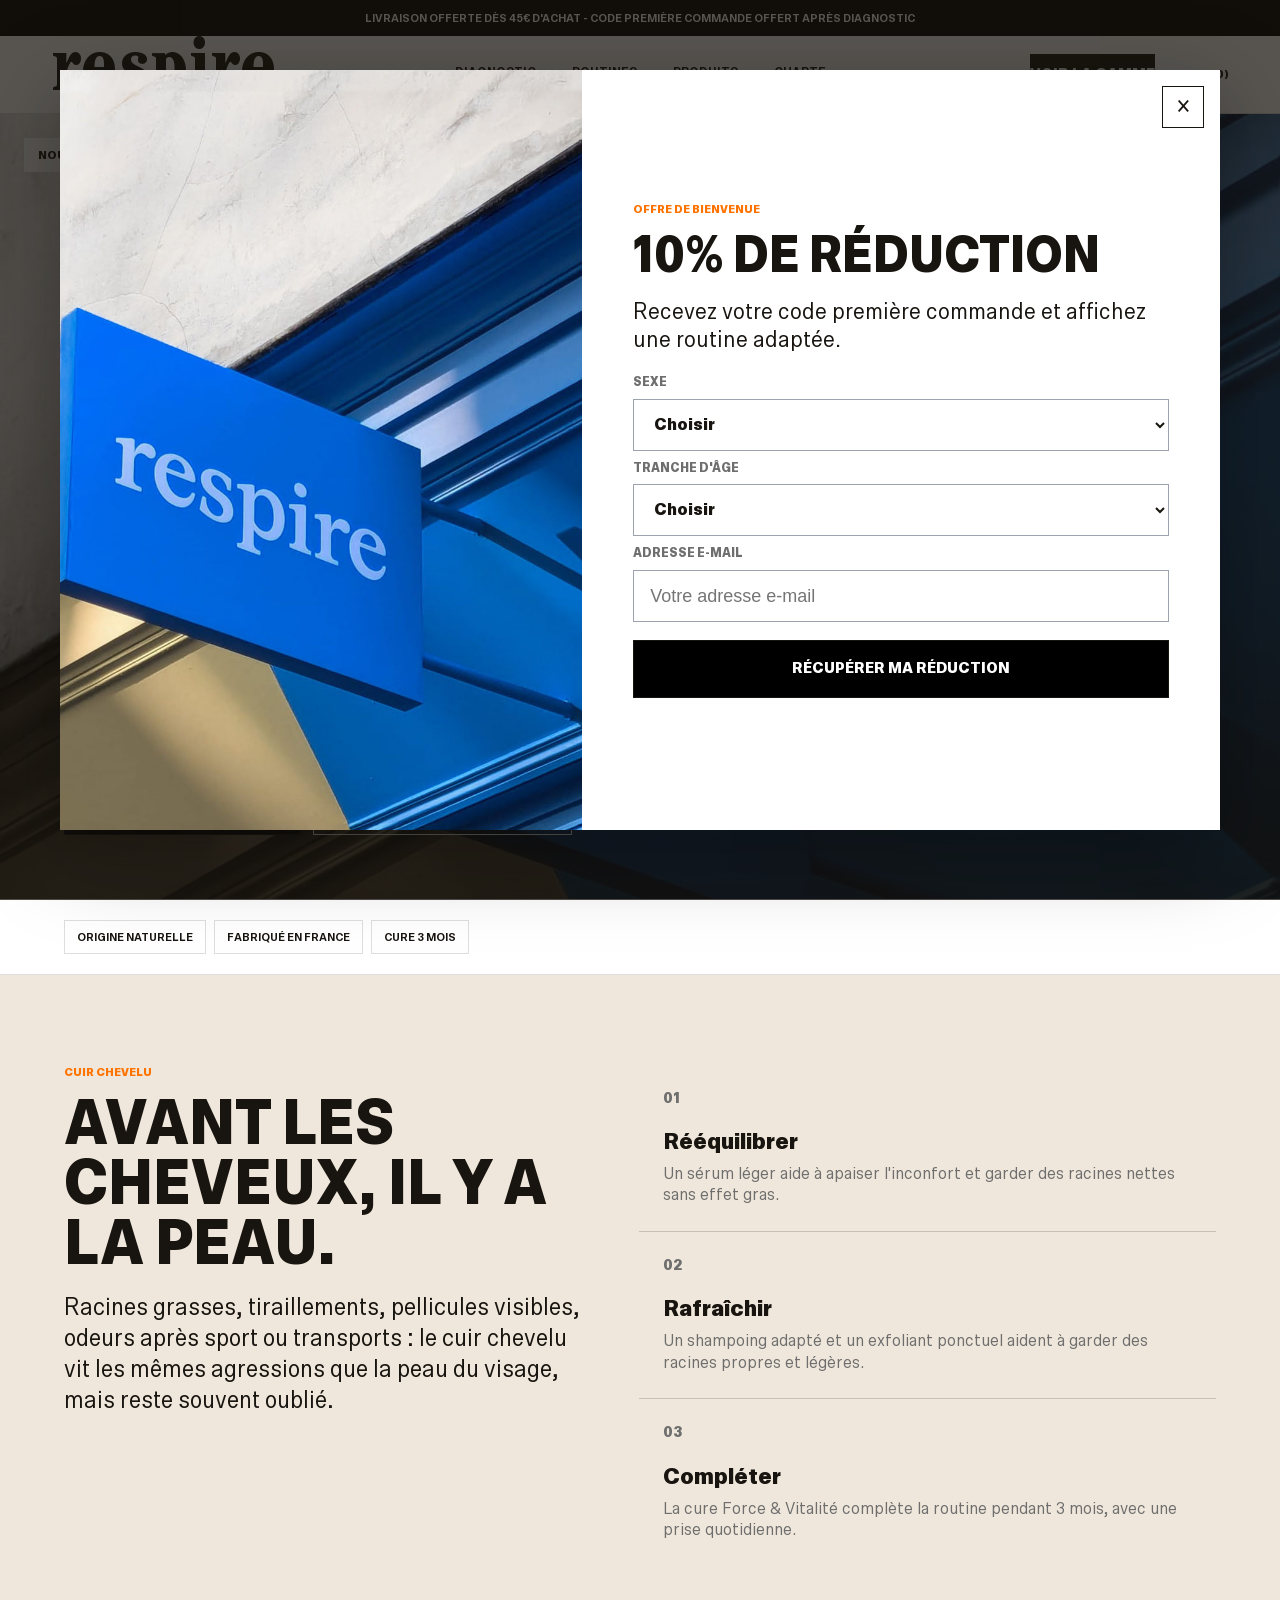
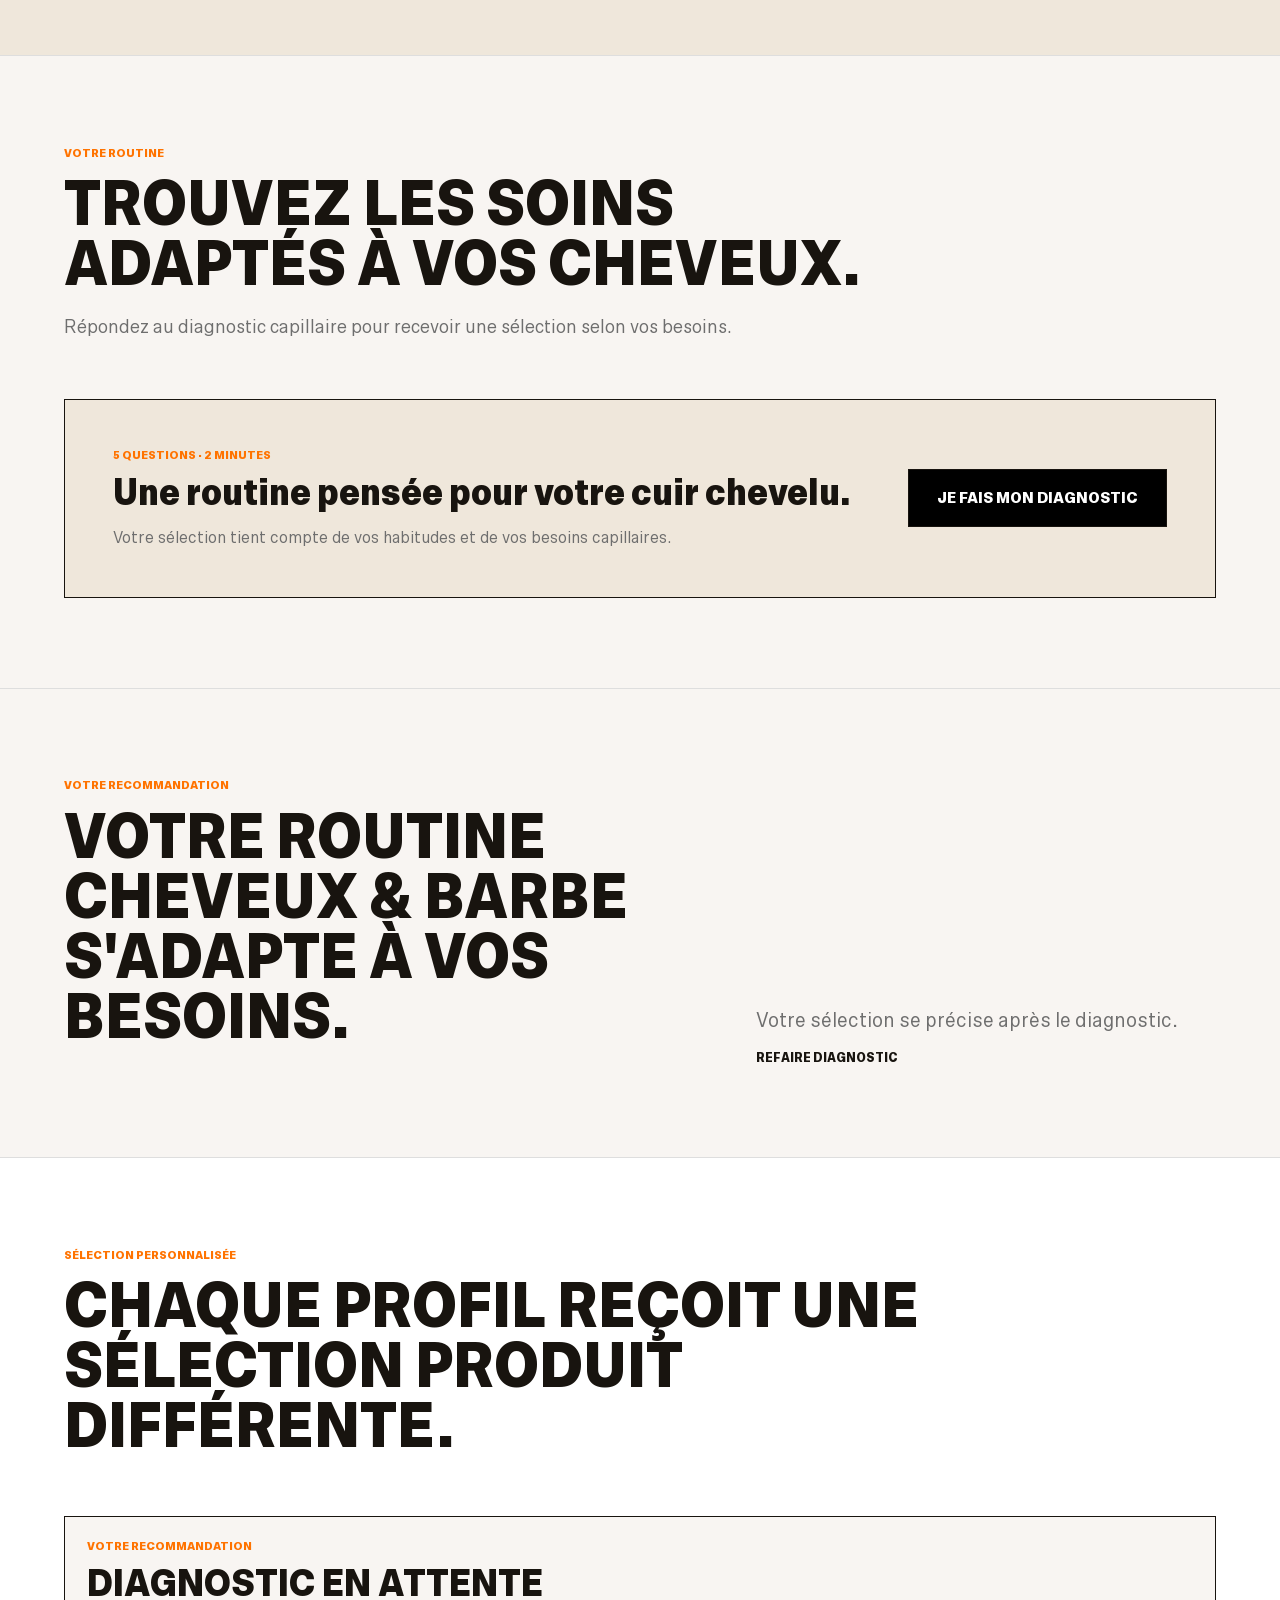
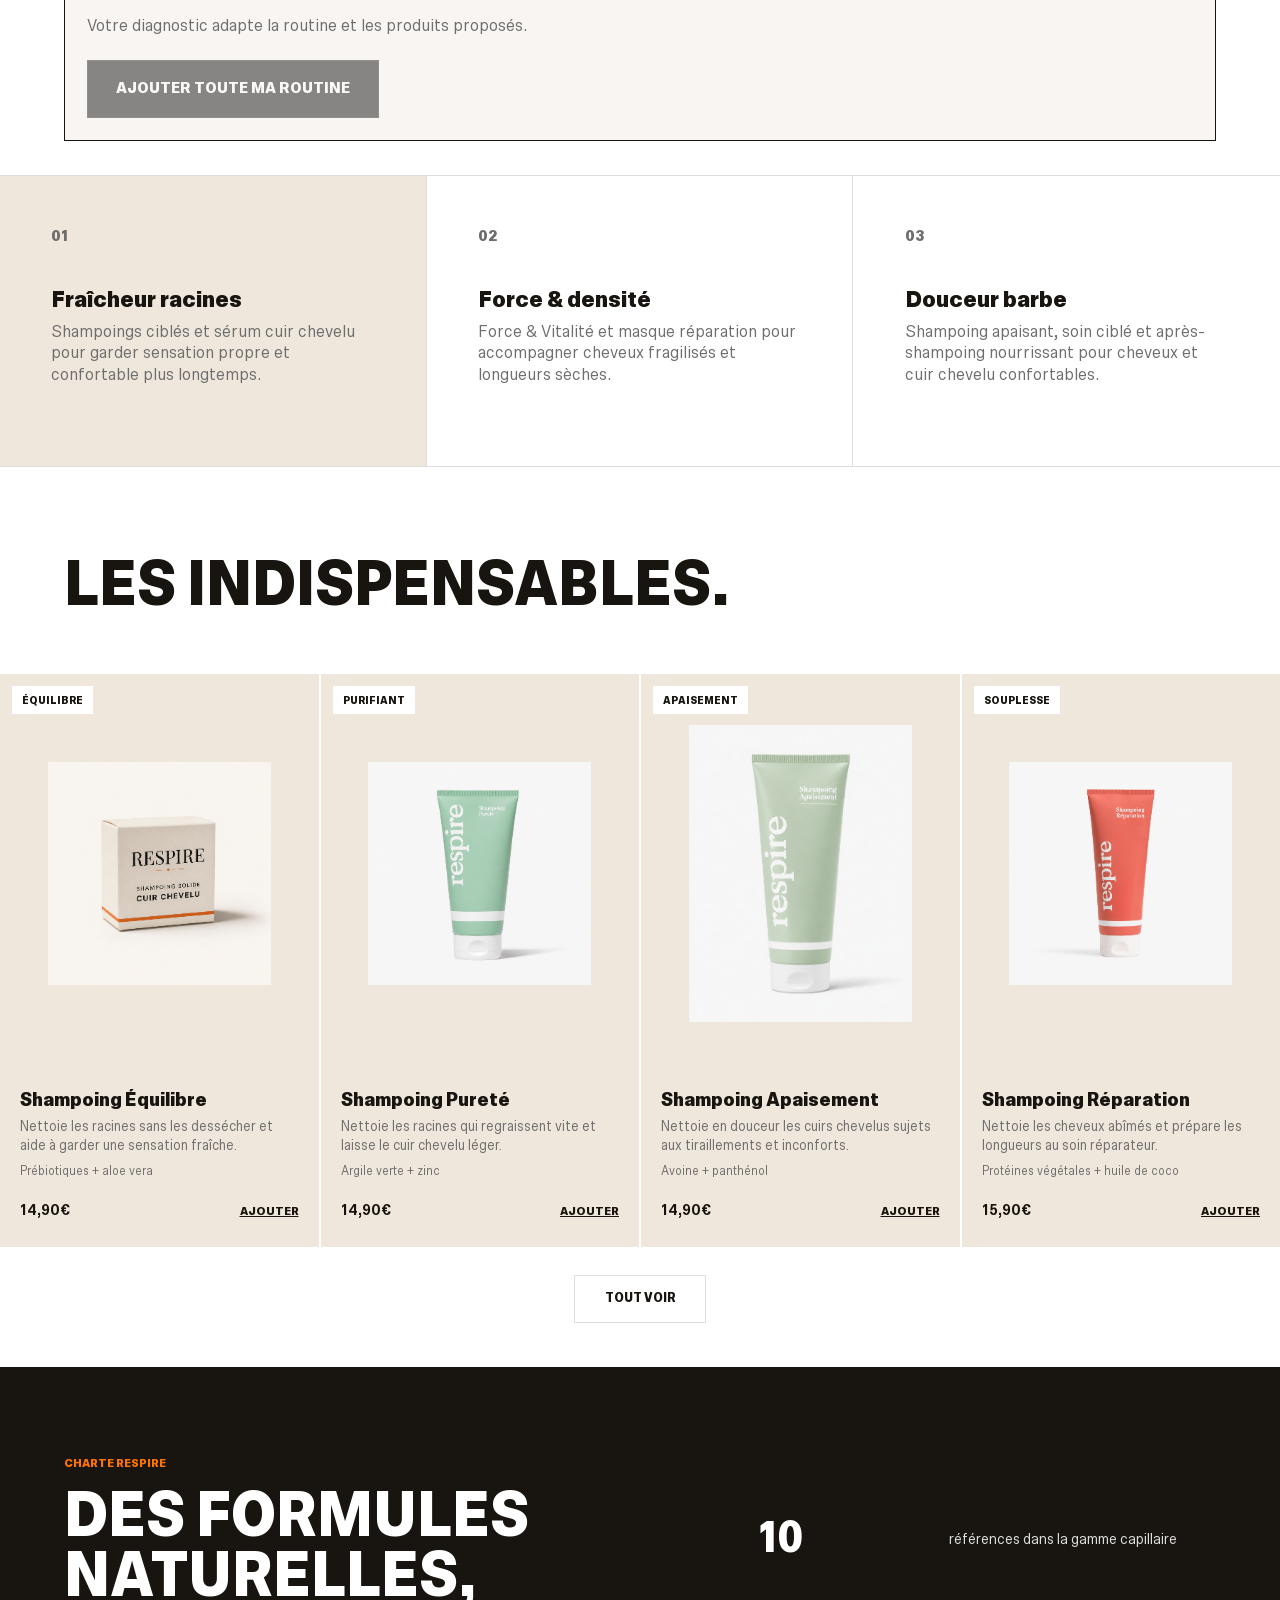
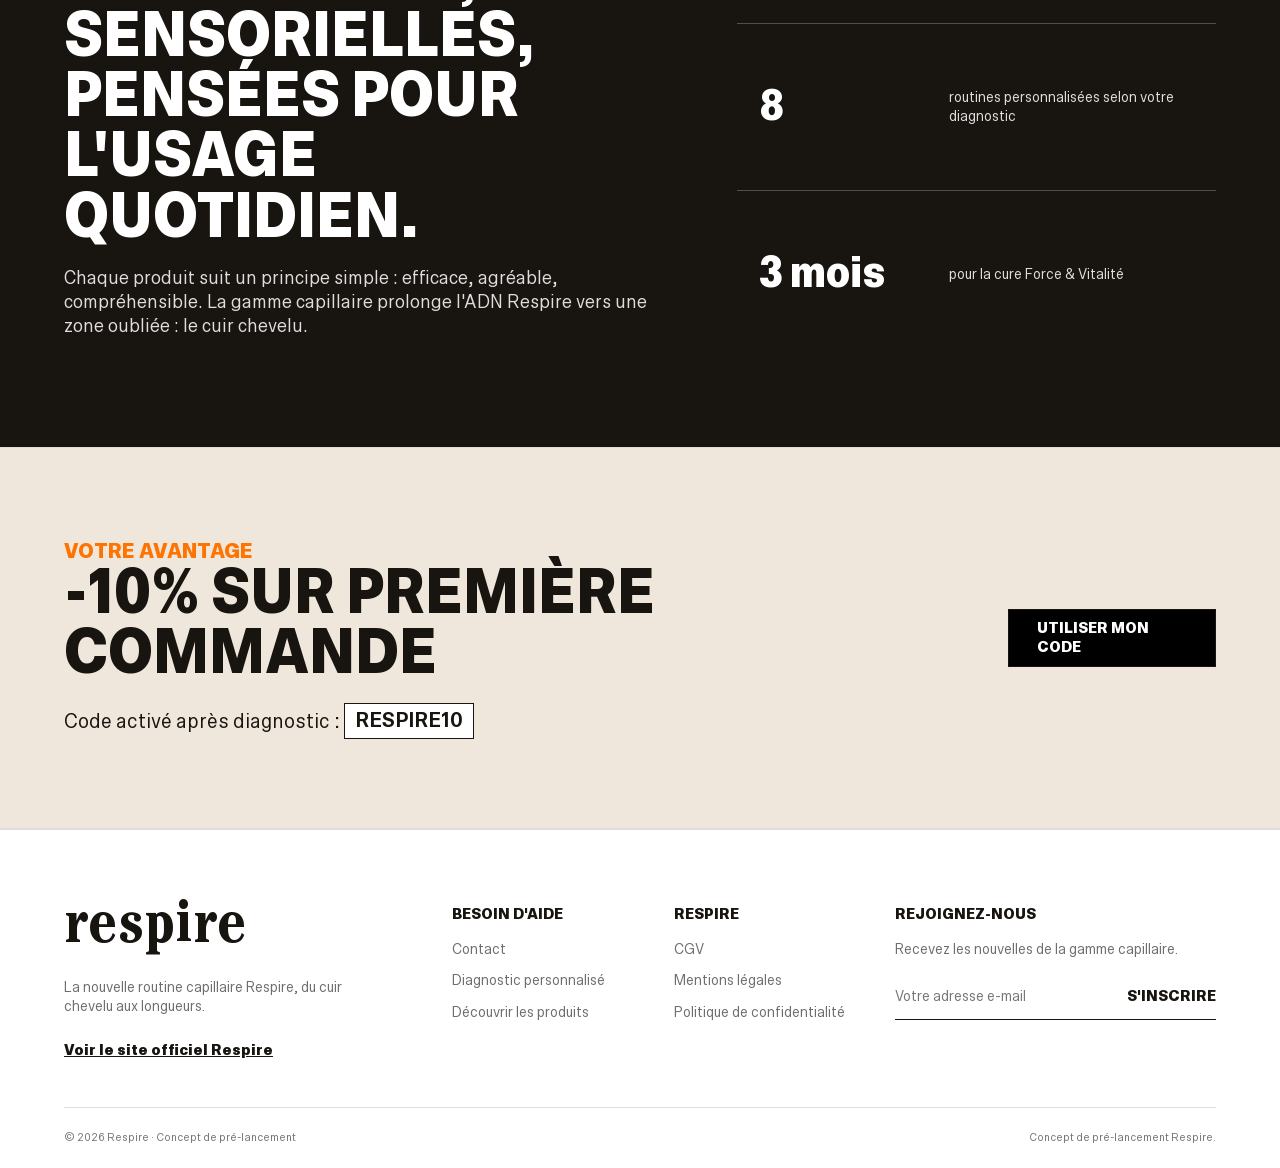
==== index.html @ 79b77344 "Tighten product cards closer to respire.co: floating product shots, no persistent CTA - Product phot" ====
<!doctype html>
<html lang="fr">
  <head>
    <meta charset="utf-8">
    <meta name="viewport" content="width=device-width, initial-scale=1">
    <title>Respire Cheveux & Barbe</title>
    <meta name="description" content="Nouvelle gamme Respire Cheveux & Barbe : routines naturelles pour cheveux, cuir chevelu et barbe.">
    <link rel="icon" href="assets/images/respire-og.png">
    <link rel="stylesheet" href="styles.css?v=20260903-14">
  </head>
  <body>
    <div class="announcement">Livraison offerte dès 45€ d'achat - code première commande offert après diagnostic</div>

    <header class="site-header">
      <a class="brand" href="#top" aria-label="Respire">
        <span>respire</span>
      </a>
      <nav class="main-nav" aria-label="Navigation principale">
        <a href="#diagnostic-capillaire" data-open-diagnostic>Diagnostic</a>
        <a href="#routines">Routines</a>
        <a href="#produits">Produits</a>
        <a href="#preuves">Charte</a>
      </nav>
      <div class="header-actions">
        <a class="header-cta" href="#produits">Voir la gamme</a>
        <a class="cart-link" href="#panier" aria-label="Ouvrir le panier">Panier (<span id="header-cart-count">0</span>)</a>
      </div>
    </header>

    <main id="top">
      <section class="hero" aria-labelledby="hero-title">
        <div class="hero-media">
          <img data-segment-image="hero" src="assets/images/skin-house.jpg" alt="Portrait peau nette Respire">
        </div>
        <span class="hero-badge">Nouvelle gamme</span>
        <div class="hero-overlay">
          <h1 id="hero-title" data-personal="heroTitle">Le cuir chevelu aussi a besoin de respirer.</h1>
          <p class="hero-text" data-personal="heroText">Routine naturelle pour prendre soin du cuir chevelu, des racines, des longueurs et de la barbe, sans compromis sur la sensorialité.</p>
          <div class="hero-actions">
            <a class="button button-dark" href="#produits">Découvrir la gamme</a>
            <a class="button button-ghost" href="#diagnostic-capillaire" data-open-diagnostic>Je fais mon diagnostic</a>
          </div>
        </div>
      </section>

      <div class="hero-proof">
        <span>Origine naturelle</span>
        <span>Fabriqué en France</span>
        <span>Cure 3 mois</span>
      </div>

      <section class="scalp-section" aria-labelledby="scalp-title">
        <div class="scalp-copy">
          <p class="eyebrow">Cuir chevelu</p>
          <h2 id="scalp-title">Avant les cheveux, il y a la peau.</h2>
          <p>Racines grasses, tiraillements, pellicules visibles, odeurs après sport ou transports : le cuir chevelu vit les mêmes agressions que la peau du visage, mais reste souvent oublié.</p>
        </div>
        <div class="scalp-points">
          <article>
            <span>01</span>
            <h3>Rééquilibrer</h3>
            <p>Un sérum léger aide à apaiser l'inconfort et garder des racines nettes sans effet gras.</p>
          </article>
          <article>
            <span>02</span>
            <h3>Rafraîchir</h3>
            <p>Un shampoing adapté et un exfoliant ponctuel aident à garder des racines propres et légères.</p>
          </article>
          <article>
            <span>03</span>
            <h3>Compléter</h3>
            <p>La cure Force & Vitalité complète la routine pendant 3 mois, avec une prise quotidienne.</p>
          </article>
        </div>
      </section>

      <section class="fillout-section" id="diagnostic-capillaire" aria-labelledby="fillout-title">
        <div class="section-heading">
          <p class="eyebrow">Votre routine</p>
          <h2 id="fillout-title">Trouvez les soins adaptés à vos cheveux.</h2>
          <p class="fillout-intro">Répondez au diagnostic capillaire pour recevoir une sélection selon vos besoins.</p>
        </div>
        <div class="diagnostic-launch">
          <div>
            <span class="diagnostic-step">5 questions · 2 minutes</span>
            <strong>Une routine pensée pour votre cuir chevelu.</strong>
            <p>Votre sélection tient compte de vos habitudes et de vos besoins capillaires.</p>
          </div>
          <button class="button button-dark" type="button" data-open-diagnostic>Je fais mon diagnostic</button>
        </div>
      </section>

      <section class="diagnostic-band" id="diagnostic">
        <div>
          <p class="eyebrow">Votre recommandation</p>
          <h2 data-personal="diagnosticTitle">Votre routine cheveux & barbe s'adapte à vos besoins.</h2>
        </div>
        <div class="diagnostic-summary">
          <p data-personal="diagnosticText">Votre sélection se précise après le diagnostic.</p>
          <button class="text-button" id="reset-profile" type="button">Refaire diagnostic</button>
        </div>
      </section>

      <section class="matrix-section" id="matrix">
        <div class="section-heading">
          <p class="eyebrow">Sélection personnalisée</p>
          <h2>Chaque profil reçoit une sélection produit différente.</h2>
        </div>
        <div class="selected-reco" id="selected-reco">
          <span>Votre recommandation</span>
          <strong>Diagnostic en attente</strong>
          <p>Votre diagnostic adapte la routine et les produits proposés.</p>
          <button class="button button-dark routine-add" id="add-routine" type="button" disabled>Ajouter toute ma routine</button>
        </div>
      </section>

      <section class="routine-grid" id="routines" aria-label="Routines personnalisées">
        <article class="routine-card is-active" data-need-card="fresh">
          <span>01</span>
          <h3>Fraîcheur racines</h3>
          <p>Shampoings ciblés et sérum cuir chevelu pour garder sensation propre et confortable plus longtemps.</p>
        </article>
        <article class="routine-card" data-need-card="strong">
          <span>02</span>
          <h3>Force & densité</h3>
          <p>Force & Vitalité et masque réparation pour accompagner cheveux fragilisés et longueurs sèches.</p>
        </article>
        <article class="routine-card" data-need-card="soft">
          <span>03</span>
          <h3>Douceur barbe</h3>
          <p>Shampoing apaisant, soin ciblé et après-shampoing nourrissant pour cheveux et cuir chevelu confortables.</p>
        </article>
      </section>

      <section class="product-section" id="produits">
        <div class="section-heading">
          <h2>Les indispensables.</h2>
        </div>

        <div class="products">
          <article class="product-card" data-product-card="0"><div class="product-image"><a class="product-image-link" data-product-link href="product.html?product=shampoingEquilibre"><img data-product-image src="assets/images/concept-products/shampoing-solide-cuir-chevelu.png" alt="Shampoing solide Respire Équilibre"><img class="product-image-hover" data-product-hover-image src="assets/images/product-lifestyle/hydratation.png" alt=""></a><span class="badge" data-product-badge>Équilibre</span><button class="product-hover-cta" type="button" data-track="add">Ajouter</button></div><div class="product-info"><h3 data-product-title>Shampoing Équilibre</h3><p data-product-desc>Nettoie les racines sans les dessécher et aide à garder une sensation fraîche.</p><p class="product-meta" data-product-meta>Prébiotiques + aloe vera</p><div class="price-row"><strong data-product-price>14,90€</strong><button type="button" data-track="add">Ajouter</button></div></div></article>
          <article class="product-card" data-product-card="1"><div class="product-image"><a class="product-image-link" data-product-link href="product.html?product=shampoingPurete"><img data-product-image src="assets/images/concept-products/shampoing-purete.png" alt="Shampoing Respire Pureté vert"><img class="product-image-hover" data-product-hover-image src="assets/images/product-lifestyle/cuir-chevelu.png" alt=""></a><span class="badge" data-product-badge>Purifiant</span><button class="product-hover-cta" type="button" data-track="add">Ajouter</button></div><div class="product-info"><h3 data-product-title>Shampoing Pureté</h3><p data-product-desc>Nettoie les racines qui regraissent vite et laisse le cuir chevelu léger.</p><p class="product-meta" data-product-meta>Argile verte + zinc</p><div class="price-row"><strong data-product-price>14,90€</strong><button type="button" data-track="add">Ajouter</button></div></div></article>
          <article class="product-card" data-product-card="2"><div class="product-image"><a class="product-image-link" data-product-link href="product.html?product=shampoingApaisement"><img data-product-image src="assets/images/concept-products/shampoing-apaisement.png" alt="Shampoing Respire Apaisement vert"><img class="product-image-hover" data-product-hover-image src="assets/images/product-lifestyle/cuir-chevelu.png" alt=""></a><span class="badge" data-product-badge>Apaisement</span><button class="product-hover-cta" type="button" data-track="add">Ajouter</button></div><div class="product-info"><h3 data-product-title>Shampoing Apaisement</h3><p data-product-desc>Nettoie en douceur les cuirs chevelus sujets aux tiraillements et inconforts.</p><p class="product-meta" data-product-meta>Avoine + panthénol</p><div class="price-row"><strong data-product-price>14,90€</strong><button type="button" data-track="add">Ajouter</button></div></div></article>
          <article class="product-card" data-product-card="3"><div class="product-image"><a class="product-image-link" data-product-link href="product.html?product=shampoingReparation"><img data-product-image src="assets/images/concept-products/shampoing-reparation.png" alt="Shampoing Respire Réparation rouge"><img class="product-image-hover" data-product-hover-image src="assets/images/product-lifestyle/reparation.png" alt=""></a><span class="badge" data-product-badge>Souplesse</span><button class="product-hover-cta" type="button" data-track="add">Ajouter</button></div><div class="product-info"><h3 data-product-title>Shampoing Réparation</h3><p data-product-desc>Nettoie les cheveux abîmés et prépare les longueurs au soin réparateur.</p><p class="product-meta" data-product-meta>Protéines végétales + huile de coco</p><div class="price-row"><strong data-product-price>15,90€</strong><button type="button" data-track="add">Ajouter</button></div></div></article>
        </div>
        <details class="all-products">
          <summary>Tout voir</summary>
          <div class="catalog-links" id="catalog-links" aria-label="Les 10 fiches produit"></div>
        </details>
      </section>

      <section class="proof-section" id="preuves">
        <div class="proof-copy">
          <p class="eyebrow">Charte Respire</p>
          <h2>Des formules naturelles, sensorielles, pensées pour l'usage quotidien.</h2>
          <p>Chaque produit suit un principe simple : efficace, agréable, compréhensible. La gamme capillaire prolonge l'ADN Respire vers une zone oubliée : le cuir chevelu.</p>
        </div>
        <div class="proof-list">
          <div><strong>10</strong><span>références dans la gamme capillaire</span></div>
          <div><strong>8</strong><span>routines personnalisées selon votre diagnostic</span></div>
          <div><strong>3 mois</strong><span>pour la cure Force &amp; Vitalité</span></div>
        </div>
      </section>

      <section class="offer-section">
        <div>
          <p class="eyebrow">Votre avantage</p>
          <h2>-10% sur première commande</h2>
          <p>Code activé après diagnostic : <strong id="inline-code">RESPIRE10</strong></p>
        </div>
        <a class="button button-dark" href="#produits">Utiliser mon code</a>
      </section>
    </main>

    <footer class="site-footer" id="footer">
      <div class="footer-brand">
        <a class="brand" href="#top" aria-label="Retour en haut">respire</a>
        <p>La nouvelle routine capillaire Respire, du cuir chevelu aux longueurs.</p>
        <a class="footer-official" href="https://respire.co/" target="_blank" rel="noreferrer">Voir le site officiel Respire</a>
      </div>
      <div class="footer-column">
        <h3>Besoin d'aide</h3>
        <a href="mailto:hello@respire.co">Contact</a>
        <a href="#diagnostic">Diagnostic personnalisé</a>
        <a href="#produits">Découvrir les produits</a>
      </div>
      <div class="footer-column">
        <h3>Respire</h3>
        <a href="https://respire.co/pages/cgv" target="_blank" rel="noreferrer">CGV</a>
        <a href="https://respire.co/" target="_blank" rel="noreferrer">Mentions légales</a>
        <a href="https://respire.co/" target="_blank" rel="noreferrer">Politique de confidentialité</a>
      </div>
      <div class="footer-newsletter">
        <h3>Rejoignez-nous</h3>
        <p>Recevez les nouvelles de la gamme capillaire.</p>
        <form id="newsletter-form">
          <label class="sr-only" for="newsletter-email">Votre adresse e-mail</label>
          <input id="newsletter-email" name="email" type="email" placeholder="Votre adresse e-mail" required>
          <button type="submit">S'inscrire</button>
        </form>
        <p class="newsletter-status" id="newsletter-status" role="status" aria-live="polite"></p>
      </div>
      <div class="footer-bottom">
        <span>© 2026 Respire · Concept de pré-lancement</span>
        <span>Concept de pré-lancement Respire.</span>
      </div>
    </footer>

    <aside class="cart-panel" id="panier" aria-labelledby="cart-title" aria-hidden="true">
      <button class="cart-backdrop" type="button" aria-label="Fermer le panier"></button>
      <div class="cart-sheet">
        <div class="cart-heading"><div><p class="eyebrow">Votre sélection</p><h2 id="cart-title">Panier</h2></div><button class="cart-close" id="cart-close" type="button" title="Fermer le panier" aria-label="Fermer le panier">×</button></div>
        <div class="cart-count"><strong><span id="cart-count">0</span> article(s)</strong></div>
        <div id="cart-items"><p>Votre panier est vide.</p></div>
        <div class="cart-total"><span>Total indicatif</span><strong id="cart-total">0,00€</strong></div>
        <p class="cart-note">Pré-lancement : panier de démonstration, paiement non connecté.</p>
      </div>
    </aside>

    <div class="diagnostic-modal" id="diagnostic-modal" aria-hidden="true">
      <button class="diagnostic-backdrop" type="button" aria-label="Fermer le diagnostic"></button>
      <section class="diagnostic-dialog" role="dialog" aria-modal="true" aria-labelledby="diagnostic-modal-title">
        <div class="diagnostic-dialog-head">
          <div>
            <p class="eyebrow">Diagnostic capillaire</p>
            <h2 id="diagnostic-modal-title">Trouvez votre routine.</h2>
          </div>
          <button class="diagnostic-close" id="diagnostic-close" type="button" title="Fermer le diagnostic" aria-label="Fermer le diagnostic">×</button>
        </div>
        <div class="diagnostic-frame">
          <iframe src="https://brkqevpp4d.zite.so/" title="Diagnostic capillaire Respire"></iframe>
        </div>
      </section>
    </div>

    <div class="profile-gate" id="profile-gate" role="dialog" aria-modal="true" aria-labelledby="gate-title">
      <div class="gate-panel">
        <button class="gate-close" id="gate-close" type="button" title="Fermer" aria-label="Fermer">×</button>
        <div class="gate-image">
          <img data-segment-image="gate" src="assets/images/skin-house.jpg" alt="Portrait Respire">
        </div>
        <form class="gate-form" id="profile-form">
          <p class="eyebrow">Offre de bienvenue</p>
          <h2 id="gate-title">10% DE RÉDUCTION</h2>
          <p>Recevez votre code première commande et affichez une routine adaptée.</p>

          <label>
            Sexe
            <select name="gender" required>
              <option value="">Choisir</option>
              <option value="femme">Femme</option>
              <option value="homme">Homme</option>
            </select>
          </label>

          <label>
            Tranche d'âge
            <select name="age" required>
              <option value="">Choisir</option>
              <option value="18-24">18-24 ans</option>
              <option value="25-34">25-34 ans</option>
              <option value="35-44">35-44 ans</option>
              <option value="45+">45 ans et plus</option>
            </select>
          </label>

          <label>
            Adresse e-mail
            <input name="email" type="email" autocomplete="email" placeholder="Votre adresse e-mail" required>
          </label>

          <button class="button button-dark gate-submit" type="submit">RÉCUPÉRER MA RÉDUCTION</button>
          <div class="coupon" id="coupon" hidden>
            <span>Votre code</span>
            <strong>RESPIRE10</strong>
          </div>
        </form>
      </div>
    </div>

    <div class="toast" id="toast" role="status" aria-live="polite" hidden></div>

    <script src="script.js?v=20260903-10"></script>
  </body>
</html>
---- styles.css ----
@font-face {
  font-family: "Scto Grotesk";
  src: url("assets/fonts/scto-grotesk-regular.woff2") format("woff2");
  font-weight: 400;
}

@font-face {
  font-family: "Scto Grotesk";
  src: url("assets/fonts/scto-grotesk-bold.woff2") format("woff2");
  font-weight: 700;
}

@font-face {
  font-family: "Scto Grotesk";
  src: url("assets/fonts/scto-grotesk-black.woff2") format("woff2");
  font-weight: 900;
}

@font-face {
  font-family: "Cheltenham Respire";
  src: url("assets/fonts/cheltenham-bold-cond.woff2") format("woff2");
  font-weight: 700;
}

:root {
  --ink: #18140f;
  --muted: #6e6e6e;
  --line: #dedede;
  --paper: #ffffff;
  --soft: #f8f5f2;
  --cream: #efe7db;
  --accent: #ff7300;
  --max: 1440px;
}

* {
  box-sizing: border-box;
}

html {
  scroll-behavior: smooth;
}

body {
  margin: 0;
  background: var(--paper);
  color: var(--ink);
  font-family: "Scto Grotesk", Arial, sans-serif;
  font-size: 16px;
  line-height: 1.2;
}

body.is-locked {
  overflow: hidden;
}

body.cart-open {
  overflow: hidden;
}

body.diagnostic-open {
  overflow: hidden;
}

img {
  display: block;
  width: 100%;
  height: 100%;
  object-fit: cover;
}

a {
  color: inherit;
  text-decoration: none;
}

button,
select {
  font: inherit;
}

.announcement {
  background: #000;
  color: #fff;
  min-height: 36px;
  display: flex;
  align-items: center;
  justify-content: center;
  padding: 8px 16px;
  font-size: 12px;
  font-weight: 700;
  text-align: center;
  text-transform: uppercase;
}

.site-header {
  position: sticky;
  top: 0;
  z-index: 20;
  display: grid;
  grid-template-columns: 1fr auto 1fr;
  align-items: center;
  gap: 24px;
  min-height: 78px;
  padding: 0 clamp(18px, 4vw, 56px);
  background: rgba(255, 255, 255, 0.94);
  border-bottom: 1px solid var(--line);
  backdrop-filter: blur(14px);
}

.brand {
  font-family: "Cheltenham Respire", Georgia, serif;
  font-size: clamp(42px, 6vw, 76px);
  letter-spacing: 0;
  line-height: 0.8;
}

.main-nav {
  display: flex;
  align-items: center;
  justify-content: center;
  gap: clamp(16px, 3vw, 36px);
  font-size: 13px;
  font-weight: 700;
  text-transform: uppercase;
}

.main-nav a {
  padding: 8px 0;
  border-bottom: 1px solid transparent;
}

.main-nav a:hover {
  border-color: currentColor;
}

.header-cta {
  min-width: 92px;
  min-height: 42px;
  display: inline-flex;
  align-items: center;
  justify-content: center;
  background: var(--ink);
  color: #fff;
  font-weight: 900;
  text-transform: uppercase;
}

.header-actions {
  justify-self: end;
  display: flex;
  align-items: center;
  gap: 10px;
}

.profile-chip,
.text-button {
  border: 0;
  background: transparent;
  color: var(--ink);
  cursor: pointer;
  font-weight: 900;
  text-transform: uppercase;
}

.profile-chip {
  min-height: 42px;
  padding: 0 12px;
  border: 1px solid var(--line);
  font-size: 12px;
}

.profile-chip:hover,
.text-button:hover {
  color: var(--accent);
}

.hero {
  position: relative;
  min-height: max(560px, calc(100vh - 114px));
  overflow: hidden;
  border-bottom: 1px solid var(--line);
}

.hero::after {
  content: "";
  position: absolute;
  inset: 0;
  background: linear-gradient(0deg, rgba(0, 0, 0, 0.65) 0%, rgba(0, 0, 0, 0.15) 40%, rgba(0, 0, 0, 0) 65%);
  pointer-events: none;
}

.hero-badge {
  position: absolute;
  top: 24px;
  left: 24px;
  z-index: 2;
  display: inline-flex;
  align-items: center;
  min-height: 34px;
  padding: 0 14px;
  background: #fff;
  color: var(--ink);
  font-size: 12px;
  font-weight: 900;
  text-transform: uppercase;
  white-space: nowrap;
}

.hero-overlay {
  position: absolute;
  left: 0;
  right: 0;
  bottom: 0;
  z-index: 2;
  padding: clamp(28px, 6vw, 64px) clamp(20px, 5vw, 72px);
  color: #fff;
}

.hero-overlay h1 {
  max-width: 640px;
  margin-bottom: 14px;
  font-size: clamp(28px, 3.8vw, 60px);
  line-height: 0.98;
}

.hero-overlay .hero-text {
  max-width: 520px;
  margin-bottom: 20px;
  font-size: clamp(15px, 1.4vw, 19px);
}

.hero-overlay .hero-actions {
  margin-bottom: 0;
}

.eyebrow {
  margin: 0 0 16px;
  color: var(--accent);
  font-size: 12px;
  font-weight: 900;
  letter-spacing: 0;
  text-transform: uppercase;
}

h1,
h2,
h3,
p {
  margin-top: 0;
}

h1 {
  max-width: 760px;
  margin-bottom: 28px;
  font-size: clamp(54px, 6.4vw, 96px);
  line-height: 0.86;
  font-weight: 900;
  letter-spacing: 0;
  text-transform: uppercase;
}

h2 {
  margin-bottom: 18px;
  font-size: clamp(34px, 5vw, 72px);
  line-height: 0.94;
  font-weight: 900;
  letter-spacing: 0;
  text-transform: uppercase;
}

h3 {
  margin-bottom: 10px;
  font-size: 24px;
  line-height: 1;
  font-weight: 900;
  letter-spacing: 0;
}

.hero-overlay h1 {
  color: #fff;
}

.hero-text {
  max-width: 620px;
  margin-bottom: 32px;
  font-size: clamp(20px, 2.4vw, 32px);
  color: var(--ink);
}

.hero-overlay .hero-text {
  color: #fff;
}

.hero-actions {
  display: flex;
  flex-wrap: wrap;
  gap: 12px;
  margin-bottom: 32px;
}

.button {
  min-height: 58px;
  display: inline-flex;
  align-items: center;
  justify-content: center;
  padding: 0 28px;
  border: 1px solid var(--ink);
  cursor: pointer;
  font-weight: 900;
  text-transform: uppercase;
  letter-spacing: 0;
}

.button-dark {
  background: #000;
  color: #fff;
}

.button-light {
  background: #fff;
  color: var(--ink);
}

.button-ghost {
  background: transparent;
  border-color: #fff;
  color: #fff;
}

.button-ghost:hover {
  background: #fff;
  color: var(--ink);
}

.hero-proof {
  display: flex;
  flex-wrap: wrap;
  gap: 8px;
  max-width: var(--max);
  margin: 0 auto;
  padding: 20px clamp(20px, 5vw, 72px);
  border-bottom: 1px solid var(--line);
}

.variant-note {
  margin-bottom: 16px;
  color: var(--muted);
  font-size: 12px;
  font-weight: 900;
  text-transform: uppercase;
}

.hero-proof span {
  min-height: 34px;
  display: inline-flex;
  align-items: center;
  border: 1px solid var(--line);
  padding: 0 12px;
  font-size: 12px;
  font-weight: 700;
  text-transform: uppercase;
}

.hero-media {
  position: absolute;
  inset: 0;
  min-height: 100%;
  background: var(--cream);
}

.hero-media img {
  width: 100%;
  height: 100%;
  object-fit: cover;
}

.diagnostic-band,
.scalp-section,
.proof-section,
.offer-section {
  max-width: var(--max);
  margin: 0 auto;
  padding: clamp(42px, 7vw, 92px) clamp(20px, 5vw, 72px);
  border-bottom: 1px solid var(--line);
}

.scalp-section {
  display: grid;
  grid-template-columns: minmax(0, 0.9fr) minmax(320px, 1fr);
  gap: 56px;
  background: var(--cream);
}

.scalp-copy p:last-child {
  max-width: 660px;
  margin-bottom: 0;
  font-size: clamp(20px, 2vw, 28px);
}

.scalp-points {
  display: grid;
  gap: 1px;
  background: rgba(24, 20, 15, 0.18);
}

.scalp-points article {
  min-height: 154px;
  padding: 24px;
  background: var(--cream);
}

.scalp-points span {
  display: block;
  margin-bottom: 22px;
  color: var(--muted);
  font-weight: 900;
}

.scalp-points p {
  margin-bottom: 0;
  color: var(--muted);
  font-size: 18px;
}

.diagnostic-band {
  display: grid;
  grid-template-columns: minmax(0, 1fr) minmax(280px, 460px);
  gap: 48px;
  background: var(--soft);
}

.diagnostic-summary {
  align-self: end;
}

.diagnostic-summary p {
  margin-bottom: 0;
  color: var(--muted);
  font-size: 22px;
}

.text-button {
  margin-top: 18px;
  padding: 0;
  font-size: 13px;
}

.routine-grid,
.products {
  max-width: var(--max);
  margin: 0 auto;
  display: grid;
  grid-template-columns: repeat(3, minmax(0, 1fr));
  border-bottom: 1px solid var(--line);
}

.routine-card {
  min-height: 290px;
  padding: clamp(24px, 4vw, 52px);
  border-right: 1px solid var(--line);
  background: var(--paper);
}

.routine-card:last-child {
  border-right: 0;
}

.routine-card.is-active {
  background: var(--cream);
}

.routine-card span {
  display: block;
  margin-bottom: 42px;
  color: var(--muted);
  font-weight: 900;
}

.routine-card p {
  margin-bottom: 0;
  color: var(--muted);
  font-size: 18px;
}

.product-section {
  max-width: var(--max);
  margin: 0 auto;
  padding-top: clamp(42px, 7vw, 92px);
}

.matrix-section {
  max-width: var(--max);
  margin: 0 auto;
  padding-top: clamp(42px, 7vw, 92px);
  border-bottom: 1px solid var(--line);
  background: #fff;
}

.section-heading {
  padding: 0 clamp(20px, 5vw, 72px) 40px;
}

.section-heading h2 {
  max-width: 900px;
}

.selected-reco {
  margin: 0 clamp(20px, 5vw, 72px) 34px;
  padding: 22px;
  border: 1px solid var(--ink);
  background: var(--soft);
}

.selected-reco span {
  display: block;
  margin-bottom: 8px;
  color: var(--accent);
  font-size: 12px;
  font-weight: 900;
  text-transform: uppercase;
}

.selected-reco strong {
  display: block;
  margin-bottom: 8px;
  font-size: clamp(24px, 3vw, 42px);
  font-weight: 900;
  text-transform: uppercase;
}

.selected-reco p {
  max-width: 980px;
  margin-bottom: 0;
  color: var(--muted);
  font-size: 18px;
}

.routine-add {
  margin-top: 22px;
}

.routine-add:disabled {
  opacity: 0.45;
  cursor: not-allowed;
}

.matrix-wrap {
  overflow: hidden;
}

.logic-details {
  margin: 0 clamp(20px, 5vw, 72px) 42px;
  border-top: 1px solid var(--line);
}

.logic-details summary {
  padding: 18px 0;
  cursor: pointer;
  font-size: 13px;
  font-weight: 900;
  text-transform: uppercase;
}

.logic-details .matrix-wrap {
  display: grid;
  grid-template-columns: repeat(4, minmax(0, 1fr));
  gap: 1px;
  border: 0;
  background: var(--line);
}

.segment-card {
  min-height: 150px;
  padding: 18px;
  background: var(--soft);
}

.segment-card > span {
  display: block;
  margin-bottom: 14px;
  color: var(--accent);
  font-size: 11px;
  font-weight: 900;
  text-transform: uppercase;
}

.segment-card strong {
  display: block;
  margin-bottom: 10px;
  font-size: 18px;
  line-height: 1;
}

.segment-card p {
  margin: 0;
  color: var(--muted);
  font-size: 13px;
  line-height: 1.3;
}

.products {
  grid-template-columns: repeat(4, minmax(0, 1fr));
  gap: 2px;
  border-bottom: 0;
}

.catalog-links {
  display: grid;
  grid-template-columns: repeat(5, minmax(0, 1fr));
  border-top: 1px solid var(--line);
}

.all-products {
  margin: 28px auto 44px;
  text-align: center;
}

.all-products summary {
  width: max-content;
  min-width: 132px;
  min-height: 48px;
  display: inline-flex;
  align-items: center;
  justify-content: center;
  padding: 0 22px;
  border: 1px solid var(--line);
  cursor: pointer;
  font-size: 13px;
  font-weight: 900;
  text-transform: uppercase;
  list-style: none;
}

.all-products summary::-webkit-details-marker {
  display: none;
}

.all-products summary:hover {
  border-color: var(--ink);
  background: var(--soft);
}

.all-products[open] summary {
  margin-bottom: 18px;
  background: var(--ink);
  color: #fff;
}

.catalog-links a {
  min-height: 74px;
  display: flex;
  flex-direction: column;
  justify-content: space-between;
  gap: 8px;
  padding: 14px 18px;
  border-right: 1px solid var(--line);
  border-bottom: 1px solid var(--line);
  font-size: 13px;
  font-weight: 900;
}

.catalog-links a:nth-child(5n) {
  border-right: 0;
}

.catalog-links a:hover {
  background: var(--cream);
}

.catalog-links span {
  color: var(--muted);
  font-size: 11px;
  font-weight: 700;
  text-transform: uppercase;
}

.product-card {
  background: var(--cream);
}

.product-image {
  position: relative;
  aspect-ratio: 4 / 5;
  background: var(--cream);
  overflow: hidden;
}

.product-image-link {
  position: absolute;
  inset: 0;
  display: block;
}

.product-image-link img {
  position: absolute;
  inset: 0;
  width: 100%;
  height: 100%;
  padding: 15%;
  object-fit: contain;
  transition: opacity 0.35s ease;
}

.product-image-hover {
  padding: 0;
  object-fit: cover !important;
  opacity: 0;
}

.product-image:hover img[data-product-image] {
  opacity: 0;
}

.product-image:hover .product-image-hover {
  opacity: 1;
}

.product-hover-cta {
  position: absolute;
  top: 50%;
  left: 50%;
  z-index: 2;
  transform: translate(-50%, -50%);
  min-height: 44px;
  display: inline-flex;
  align-items: center;
  padding: 0 22px;
  border: 0;
  background: var(--ink);
  color: #fff;
  cursor: pointer;
  font-size: 12px;
  font-weight: 900;
  text-transform: uppercase;
  opacity: 0;
  transition: opacity 0.25s ease;
  pointer-events: none;
}

.product-image:hover .product-hover-cta {
  opacity: 1;
  pointer-events: auto;
}

.badge {
  position: absolute;
  top: 12px;
  left: 12px;
  z-index: 2;
  min-height: 28px;
  display: inline-flex;
  align-items: center;
  padding: 0 10px;
  background: #fff;
  color: var(--ink);
  font-size: 11px;
  font-weight: 900;
  text-transform: uppercase;
}

.product-info {
  min-height: 170px;
  display: flex;
  flex-direction: column;
  padding: 18px 20px 20px;
}

.stars {
  display: none;
}

.product-info h3 {
  margin-bottom: 7px;
  font-size: 20px;
  line-height: 1.05;
}

.product-info p[data-product-desc] {
  margin-bottom: 8px;
  font-size: 15px;
  line-height: 1.25;
}

.product-info p:not(.stars) {
  color: var(--muted);
}

.product-meta {
  margin-bottom: 14px;
  font-size: 13px;
  line-height: 1.3;
  font-weight: 400;
  text-transform: none;
}

.price-row {
  margin-top: auto;
  display: flex;
  align-items: center;
  justify-content: space-between;
  gap: 10px;
}

.price-row button {
  min-height: 32px;
  padding: 0;
  border: 0;
  background: transparent;
  color: var(--ink);
  cursor: pointer;
  font-size: 12px;
  font-weight: 900;
  text-decoration: underline;
  text-transform: uppercase;
}

@media (hover: none) {
  .product-hover-cta {
    opacity: 1;
    pointer-events: auto;
  }
}

.gate-submit:disabled {
  cursor: default;
  background: #287a58;
  border-color: #287a58;
}

.proof-section {
  display: grid;
  grid-template-columns: minmax(0, 0.9fr) minmax(300px, 0.7fr);
  gap: 58px;
  background: var(--ink);
  color: #fff;
}

.proof-copy p:last-child {
  max-width: 680px;
  color: #dedede;
  font-size: 20px;
}

.proof-list {
  display: grid;
  gap: 1px;
  background: rgba(255, 255, 255, 0.25);
}

.proof-list div {
  min-height: 132px;
  display: grid;
  grid-template-columns: 0.7fr 1fr;
  align-items: center;
  gap: 18px;
  padding: 22px;
  background: var(--ink);
}

.proof-list strong {
  font-size: 44px;
  font-weight: 900;
}

.proof-list span {
  color: #dedede;
}

.offer-section {
  display: flex;
  align-items: center;
  justify-content: space-between;
  gap: 24px;
  background: var(--cream);
}

.offer-section p {
  margin-bottom: 0;
  font-size: 22px;
}

#inline-code {
  display: inline-flex;
  align-items: center;
  min-height: 36px;
  padding: 0 10px;
  background: #fff;
  border: 1px solid var(--ink);
}

.site-footer {
  max-width: var(--max);
  margin: 0 auto;
  display: grid;
  grid-template-columns: 1.35fr repeat(2, 0.7fr) 1.25fr;
  gap: 42px;
  padding: clamp(42px, 6vw, 76px) clamp(20px, 5vw, 72px) 24px;
  background: #fff;
  border-top: 1px solid var(--line);
}

.cart-link {
  min-height: 42px;
  display: inline-flex;
  align-items: center;
  color: var(--ink);
  font-size: 12px;
  font-weight: 900;
  text-transform: uppercase;
  white-space: nowrap;
}

.fillout-section {
  max-width: var(--max);
  margin: 0 auto;
  padding: clamp(56px, 7vw, 92px) 0;
  border-bottom: 1px solid var(--line);
  background: var(--soft);
}

.fillout-intro {
  max-width: 680px;
  font-size: 20px;
  color: var(--muted);
}

.diagnostic-launch {
  margin: 0 clamp(20px, 5vw, 72px);
  padding: clamp(24px, 4vw, 48px);
  display: flex;
  align-items: center;
  justify-content: space-between;
  gap: 32px;
  border: 1px solid var(--ink);
  background: var(--cream);
}

.diagnostic-launch strong {
  display: block;
  margin-bottom: 10px;
  font-size: clamp(22px, 3vw, 38px);
  font-weight: 900;
}

.diagnostic-launch p {
  max-width: 620px;
  margin-bottom: 0;
  color: var(--muted);
  font-size: 18px;
}

.diagnostic-step {
  display: block;
  margin-bottom: 10px;
  color: var(--accent);
  font-size: 12px;
  font-weight: 900;
  text-transform: uppercase;
}

.diagnostic-modal {
  position: fixed;
  inset: 0;
  z-index: 90;
  display: none;
  place-items: center;
  padding: 24px;
  background: rgba(24, 20, 15, 0.68);
}

.diagnostic-modal.is-open {
  display: grid;
}

.diagnostic-backdrop {
  position: absolute;
  inset: 0;
  border: 0;
  background: transparent;
  cursor: pointer;
}

.diagnostic-dialog {
  position: relative;
  width: min(880px, 100%);
  height: min(850px, 100%);
  display: flex;
  flex-direction: column;
  background: var(--paper);
  box-shadow: 0 24px 80px rgba(0, 0, 0, 0.35);
}

.diagnostic-dialog-head {
  display: flex;
  align-items: flex-start;
  justify-content: space-between;
  gap: 24px;
  padding: 28px 32px 20px;
  border-bottom: 1px solid var(--line);
}

.diagnostic-dialog-head h2 {
  margin-bottom: 0;
  font-size: clamp(32px, 4vw, 54px);
}

.diagnostic-close {
  width: 42px;
  height: 42px;
  flex: 0 0 auto;
  border: 1px solid var(--ink);
  background: transparent;
  color: var(--ink);
  cursor: pointer;
  font-size: 32px;
  line-height: 1;
}

.diagnostic-close:hover {
  background: var(--ink);
  color: #fff;
}

.diagnostic-frame {
  min-height: 0;
  flex: 1;
  background: var(--soft);
  overflow: hidden;
}

.diagnostic-frame iframe {
  width: 100%;
  height: 100%;
  border: 0;
}

.cart-panel {
  position: fixed;
  inset: 0;
  z-index: 80;
  display: none;
  justify-content: flex-end;
  background: rgba(24, 20, 15, 0.55);
}

.cart-panel.is-open {
  display: flex;
}

.cart-backdrop {
  position: absolute;
  inset: 0;
  border: 0;
  background: transparent;
  cursor: pointer;
}

.cart-sheet {
  position: relative;
  width: min(480px, 100%);
  height: 100%;
  overflow-y: auto;
  padding: 34px clamp(20px, 4vw, 42px);
  background: var(--soft);
  box-shadow: -20px 0 60px rgba(0, 0, 0, 0.18);
}

.cart-heading {
  display: flex;
  justify-content: space-between;
  gap: 24px;
  align-items: end;
  margin-bottom: 28px;
}

.cart-close {
  width: 42px;
  height: 42px;
  border: 1px solid var(--ink);
  background: transparent;
  color: var(--ink);
  cursor: pointer;
  font-size: 32px;
  line-height: 1;
}

.cart-close:hover {
  background: var(--ink);
  color: #fff;
}

.cart-count {
  margin-bottom: 18px;
  font-size: 14px;
}

.cart-heading h2 {
  margin-bottom: 0;
}

.cart-item {
  display: flex;
  justify-content: space-between;
  gap: 20px;
  padding: 16px 0;
  border-top: 1px solid var(--line);
}

.cart-total {
  display: flex;
  justify-content: space-between;
  padding-top: 22px;
  margin-top: 12px;
  border-top: 1px solid var(--ink);
  font-weight: 900;
}

.cart-note,
.product-detail-note {
  color: var(--muted);
  font-size: 13px;
}

.product-header {
  position: relative;
}

.product-detail {
  max-width: var(--max);
  margin: 0 auto;
  padding: 34px clamp(20px, 5vw, 72px) 90px;
}

.back-link {
  display: inline-block;
  margin-bottom: 38px;
  font-weight: 900;
  text-decoration: underline;
}

.product-detail-grid {
  display: grid;
  grid-template-columns: minmax(0, 1fr) minmax(320px, 0.8fr);
  gap: clamp(34px, 7vw, 100px);
  align-items: center;
}

.product-detail-image {
  aspect-ratio: 1 / 1;
  background: var(--soft);
}

.product-gallery {
  min-width: 0;
}

.product-thumbnails {
  display: flex;
  gap: 10px;
  margin-top: 12px;
}

.product-thumbnails button {
  width: 72px;
  height: 72px;
  padding: 0;
  border: 1px solid var(--ink);
  background: var(--soft);
  cursor: pointer;
}

.product-thumbnails img {
  object-fit: contain;
}

.product-status {
  margin-bottom: 16px;
  color: var(--muted);
  font-size: 12px;
  font-weight: 900;
  text-transform: uppercase;
}

.product-benefits {
  display: flex;
  flex-wrap: wrap;
  gap: 8px;
  margin-bottom: 24px;
}

.product-benefits span {
  padding: 9px 12px;
  border: 1px solid var(--line);
  font-size: 12px;
  font-weight: 700;
}

.shipping-points {
  display: grid;
  gap: 8px;
  margin: 24px 0 30px;
  padding: 18px 0;
  border-top: 1px solid var(--line);
  border-bottom: 1px solid var(--line);
  color: var(--muted);
  font-size: 13px;
}

.shipping-points strong {
  color: var(--ink);
}

.product-content-grid {
  display: grid;
  grid-template-columns: repeat(3, minmax(0, 1fr));
  gap: 1px;
  margin-top: 80px;
  background: var(--line);
}

.product-content-grid article {
  min-height: 260px;
  padding: clamp(28px, 5vw, 58px);
  background: var(--soft);
}

.product-content-image {
  padding: 0 !important;
  min-height: 260px;
}

.product-content-image img {
  object-fit: cover;
}

.product-content-grid h2 {
  max-width: 520px;
  font-size: clamp(30px, 4vw, 52px);
}

.product-content-grid p:last-child {
  max-width: 540px;
  color: var(--muted);
  font-size: 18px;
}

.faq-section {
  margin-top: 64px;
  border-top: 1px solid var(--line);
}

.faq-section details {
  padding: 20px 0;
  border-bottom: 1px solid var(--line);
}

.faq-section summary {
  cursor: pointer;
  font-weight: 900;
}

.faq-section details p {
  max-width: 760px;
  margin: 16px 0 0;
  color: var(--muted);
}

.product-footer {
  display: grid;
  grid-template-columns: 1fr auto;
  gap: 24px;
  align-items: center;
  padding: 48px clamp(20px, 5vw, 72px) 28px;
  background: var(--ink);
  color: #fff;
}

.product-footer .brand {
  font-size: 58px;
}

.product-footer div {
  display: flex;
  gap: 22px;
}

.product-footer small {
  grid-column: 1 / -1;
  color: #bbb;
}

.product-detail-image img {
  object-fit: contain;
}

.product-detail-copy h1 {
  font-size: clamp(44px, 6vw, 86px);
}

.product-detail-desc {
  max-width: 560px;
  color: var(--muted);
  font-size: 22px;
}

.product-detail-price {
  margin-bottom: 28px;
  font-size: 28px;
  font-weight: 900;
}

.product-detail-copy dl {
  margin: 0 0 30px;
  border-top: 1px solid var(--line);
}

.product-detail-copy dl div {
  display: grid;
  grid-template-columns: 110px 1fr;
  gap: 16px;
  padding: 14px 0;
  border-bottom: 1px solid var(--line);
}

.product-detail-copy dt {
  font-size: 12px;
  font-weight: 900;
  text-transform: uppercase;
}

.product-detail-copy dd {
  margin: 0;
  color: var(--muted);
}

.footer-brand .brand {
  display: inline-block;
  margin-bottom: 24px;
  font-size: 60px;
}

.footer-brand p,
.footer-newsletter p {
  max-width: 310px;
  color: var(--muted);
}

.footer-official {
  display: inline-block;
  margin-top: 8px;
  font-weight: 900;
  text-decoration: underline;
}

.footer-column h3,
.footer-newsletter h3 {
  margin-bottom: 18px;
  font-size: 16px;
  text-transform: uppercase;
}

.footer-column a {
  display: block;
  margin-bottom: 12px;
  color: var(--muted);
}

.footer-column a:hover,
.footer-official:hover {
  color: var(--accent);
}

#newsletter-form {
  display: flex;
  border-bottom: 1px solid var(--ink);
}

#newsletter-email {
  min-width: 0;
  flex: 1;
  padding: 12px 0;
  border: 0;
  outline: 0;
  font: inherit;
}

#newsletter-form button {
  padding: 0 0 0 12px;
  border: 0;
  background: transparent;
  color: var(--ink);
  cursor: pointer;
  font-weight: 900;
  text-transform: uppercase;
}

.newsletter-status {
  min-height: 20px;
  margin-top: 12px;
  color: #287a58 !important;
  font-size: 13px;
  font-weight: 700;
}

.footer-bottom {
  grid-column: 1 / -1;
  display: flex;
  justify-content: space-between;
  gap: 20px;
  padding-top: 22px;
  border-top: 1px solid var(--line);
  color: var(--muted);
  font-size: 12px;
}

.sr-only {
  position: absolute;
  width: 1px;
  height: 1px;
  padding: 0;
  margin: -1px;
  overflow: hidden;
  clip: rect(0, 0, 0, 0);
  white-space: nowrap;
  border: 0;
}

.profile-gate {
  position: fixed;
  inset: 0;
  z-index: 100;
  display: grid;
  place-items: center;
  padding: 24px;
  background: rgba(24, 20, 15, 0.72);
}

.profile-gate.is-hidden {
  display: none;
}

.gate-panel {
  position: relative;
  width: min(1160px, 100%);
  height: min(760px, calc(100vh - 32px));
  display: grid;
  grid-template-columns: minmax(340px, 0.9fr) minmax(420px, 1.1fr);
  background: #fff;
  box-shadow: 0 24px 80px rgba(0, 0, 0, 0.35);
  overflow: hidden;
}

.gate-close {
  position: absolute;
  top: 16px;
  right: 16px;
  z-index: 2;
  width: 42px;
  height: 42px;
  flex: 0 0 auto;
  border: 1px solid var(--ink);
  background: #fff;
  color: var(--ink);
  cursor: pointer;
  font-size: 28px;
  line-height: 1;
}

.gate-close:hover {
  background: var(--ink);
  color: #fff;
}

.gate-image {
  min-height: 0;
  overflow: hidden;
}

.gate-image img {
  object-fit: cover;
}

.gate-form {
  min-width: 0;
  overflow-y: auto;
  padding: 24px clamp(28px, 4vw, 58px);
  display: flex;
  flex-direction: column;
  justify-content: center;
}

.gate-form h2 {
  margin-bottom: 16px;
  font-size: clamp(42px, 4.1vw, 60px);
}

.gate-form > p:not(.eyebrow) {
  margin-bottom: 20px;
  font-size: clamp(18px, 2vw, 24px);
}

.gate-form label {
  display: grid;
  gap: 8px;
  margin-bottom: 10px;
  color: var(--muted);
  font-size: 13px;
  font-weight: 900;
  text-transform: uppercase;
}

.gate-form input,
.gate-form select {
  width: 100%;
  min-height: 52px;
  padding: 0 16px;
  border: 1px solid #9ca3af;
  border-radius: 0;
  background: #fff;
  color: var(--ink);
  font-size: 18px;
}

.live-preview {
  margin: 2px 0 10px;
  padding: 10px 16px;
  border: 1px solid var(--line);
  background: var(--soft);
}

.live-preview span {
  display: block;
  margin-bottom: 5px;
  color: var(--accent);
  font-size: 11px;
  font-weight: 900;
  text-transform: uppercase;
}

.live-preview strong {
  display: block;
  margin-bottom: 4px;
  font-size: 18px;
  font-weight: 900;
}

.live-preview p {
  margin-bottom: 0;
  color: var(--muted);
}

.gate-submit {
  width: 100%;
  margin-top: 8px;
}

.coupon {
  margin-top: 12px;
  padding: 14px 18px;
  border: 1px solid var(--ink);
  background: var(--soft);
}

.coupon span {
  display: block;
  color: var(--muted);
  font-size: 12px;
  font-weight: 900;
  text-transform: uppercase;
}

.coupon strong {
  display: block;
  margin-top: 6px;
  font-size: 28px;
  font-weight: 900;
}

.toast {
  position: fixed;
  right: 22px;
  bottom: 22px;
  z-index: 120;
  max-width: min(360px, calc(100vw - 44px));
  padding: 16px 18px;
  background: #000;
  color: #fff;
  font-weight: 900;
  text-transform: uppercase;
  box-shadow: 0 18px 60px rgba(0, 0, 0, 0.24);
}

@media (max-width: 980px) {
  .site-header {
    grid-template-columns: 1fr auto;
  }

  .main-nav {
    display: none;
  }

  .scalp-section,
  .diagnostic-band,
  .proof-section,
  .gate-panel,
  .site-footer,
  .product-detail-grid,
  .product-content-grid {
    grid-template-columns: 1fr;
  }

  .hero {
    min-height: 640px;
  }

  .routine-grid,
  .products {
    grid-template-columns: 1fr 1fr;
  }

  .routine-card:nth-child(2),
  .product-card:nth-child(2n) {
    border-right: 0;
  }

  .gate-image {
    min-height: 260px;
  }
}

@media (max-width: 640px) {
  .announcement {
    font-size: 11px;
  }

  .site-header {
    min-height: 66px;
    padding: 0 16px;
  }

  .brand {
    font-size: 42px;
  }

  .header-cta {
    min-width: 74px;
    min-height: 38px;
    font-size: 12px;
  }

  .profile-chip {
    display: none;
  }

  h1 {
    font-size: 52px;
  }

  h2 {
    font-size: 36px;
  }

  .hero {
    min-height: 560px;
  }

  .hero-overlay,
  .scalp-section,
  .diagnostic-band,
  .proof-section,
  .offer-section {
    padding: 38px 18px;
  }

  .hero-text,
  .diagnostic-summary p,
  .offer-section p,
  .product-detail-desc {
    font-size: 19px;
  }

  .hero-actions,
  .offer-section,
  .diagnostic-launch {
    align-items: stretch;
    flex-direction: column;
  }

  .button {
    width: 100%;
    min-height: 54px;
    padding: 0 18px;
    text-align: center;
  }

  .routine-grid,
  .products {
    grid-template-columns: 1fr;
  }

  .diagnostic-launch {
    margin: 0 18px;
    padding: 24px 18px;
  }

  .diagnostic-launch .button {
    width: 100%;
  }

  .diagnostic-modal {
    padding: 0;
  }

  .diagnostic-dialog {
    width: 100%;
    height: 100%;
  }

  .diagnostic-dialog-head {
    padding: 20px 18px 16px;
  }

  .logic-details .matrix-wrap {
    grid-template-columns: 1fr 1fr;
  }

  .catalog-links {
    grid-template-columns: 1fr 1fr;
  }

  .catalog-links a:nth-child(5n) {
    border-right: 1px solid var(--line);
  }

  .catalog-links a:nth-child(2n) {
    border-right: 0;
  }

  .footer-bottom,
  .cart-item,
  .product-footer div {
    flex-direction: column;
    align-items: flex-start;
  }

  .cart-heading {
    flex-direction: row;
    align-items: flex-end;
  }

  .product-footer {
    grid-template-columns: 1fr;
  }

  .product-footer small {
    grid-column: auto;
  }

  .routine-card,
  .product-card {
    border-right: 0;
  }

  .proof-list div {
    grid-template-columns: 1fr;
    min-height: 120px;
  }

  .footer-bottom {
    flex-direction: column;
  }

  .profile-gate {
    padding: 0;
  }

  .gate-panel {
    min-height: 100vh;
    max-height: 100vh;
  }

  .gate-image {
    min-height: 150px;
    max-height: 180px;
  }

  .gate-form {
    padding: 18px 18px 28px;
    justify-content: flex-start;
  }

  .gate-form h2 {
    margin-bottom: 14px;
    font-size: 38px;
  }

  .gate-form > p:not(.eyebrow) {
    margin-bottom: 16px;
    font-size: 18px;
  }
}
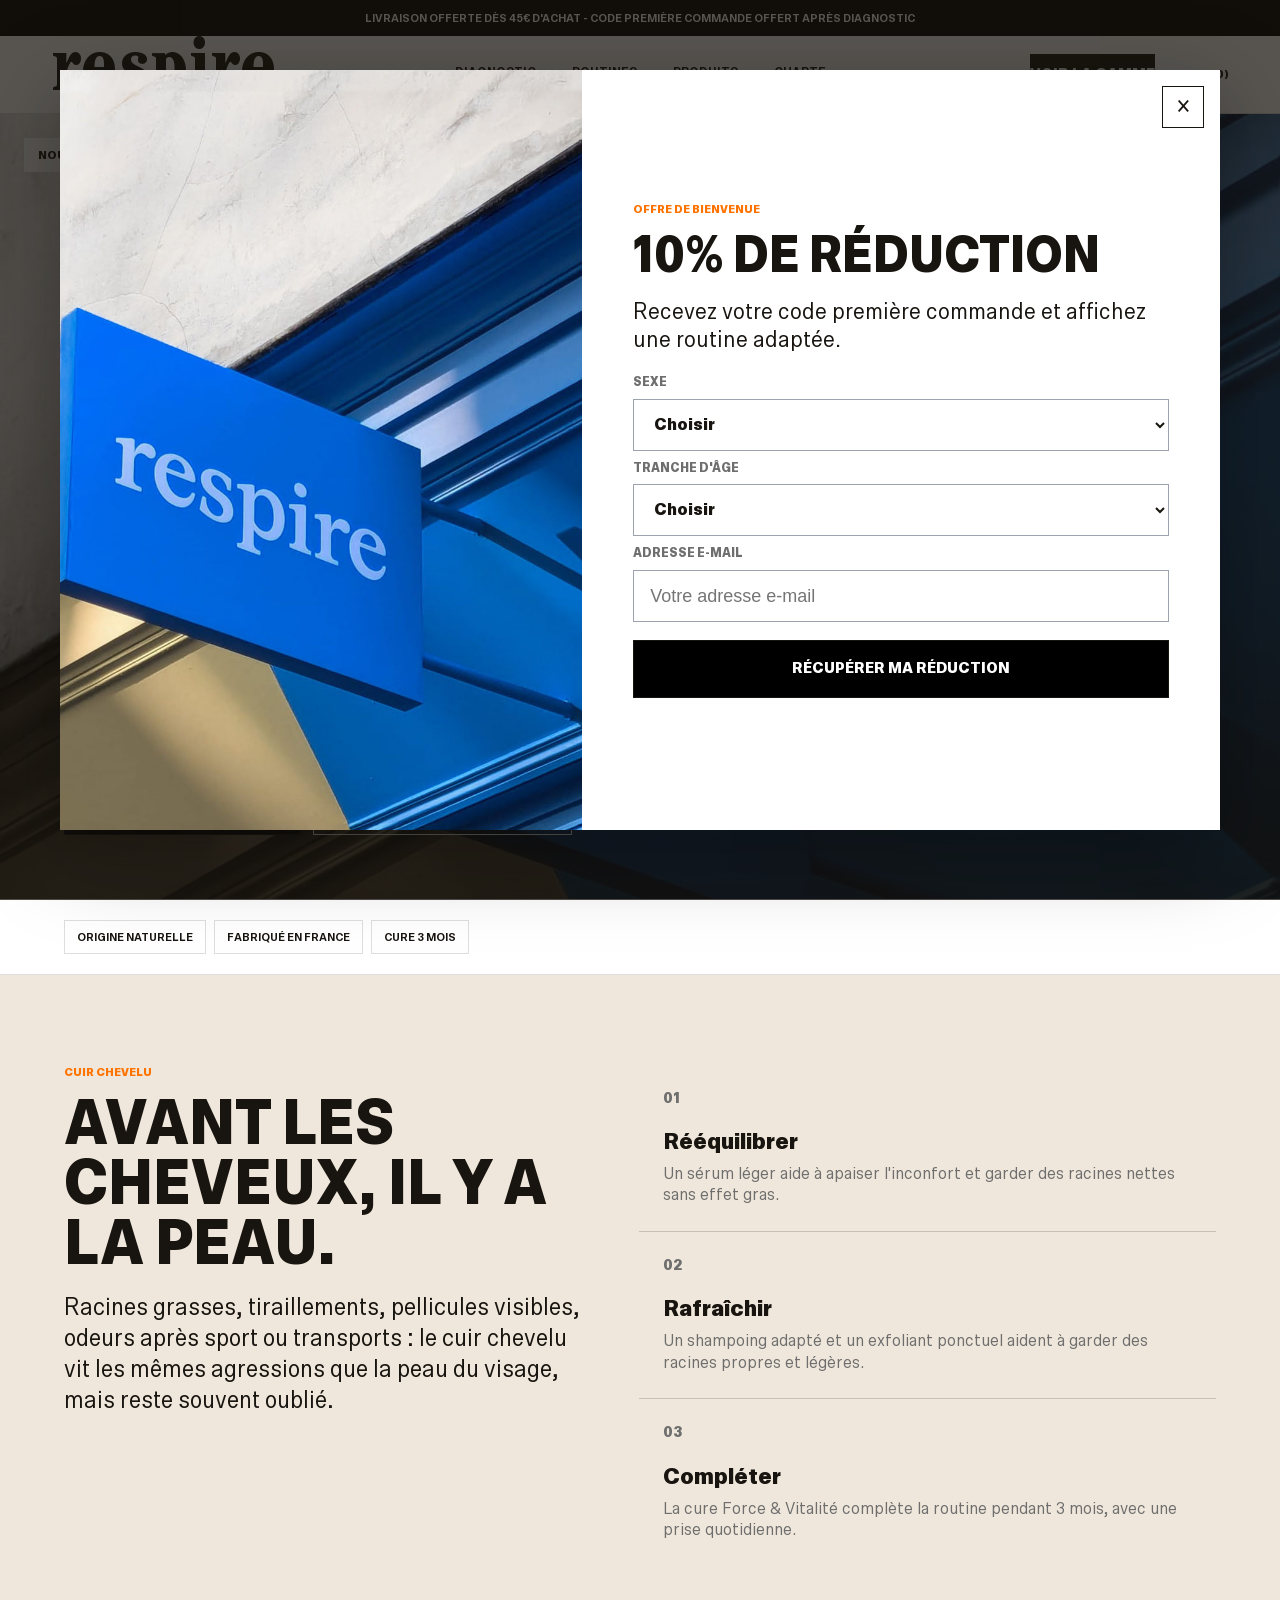
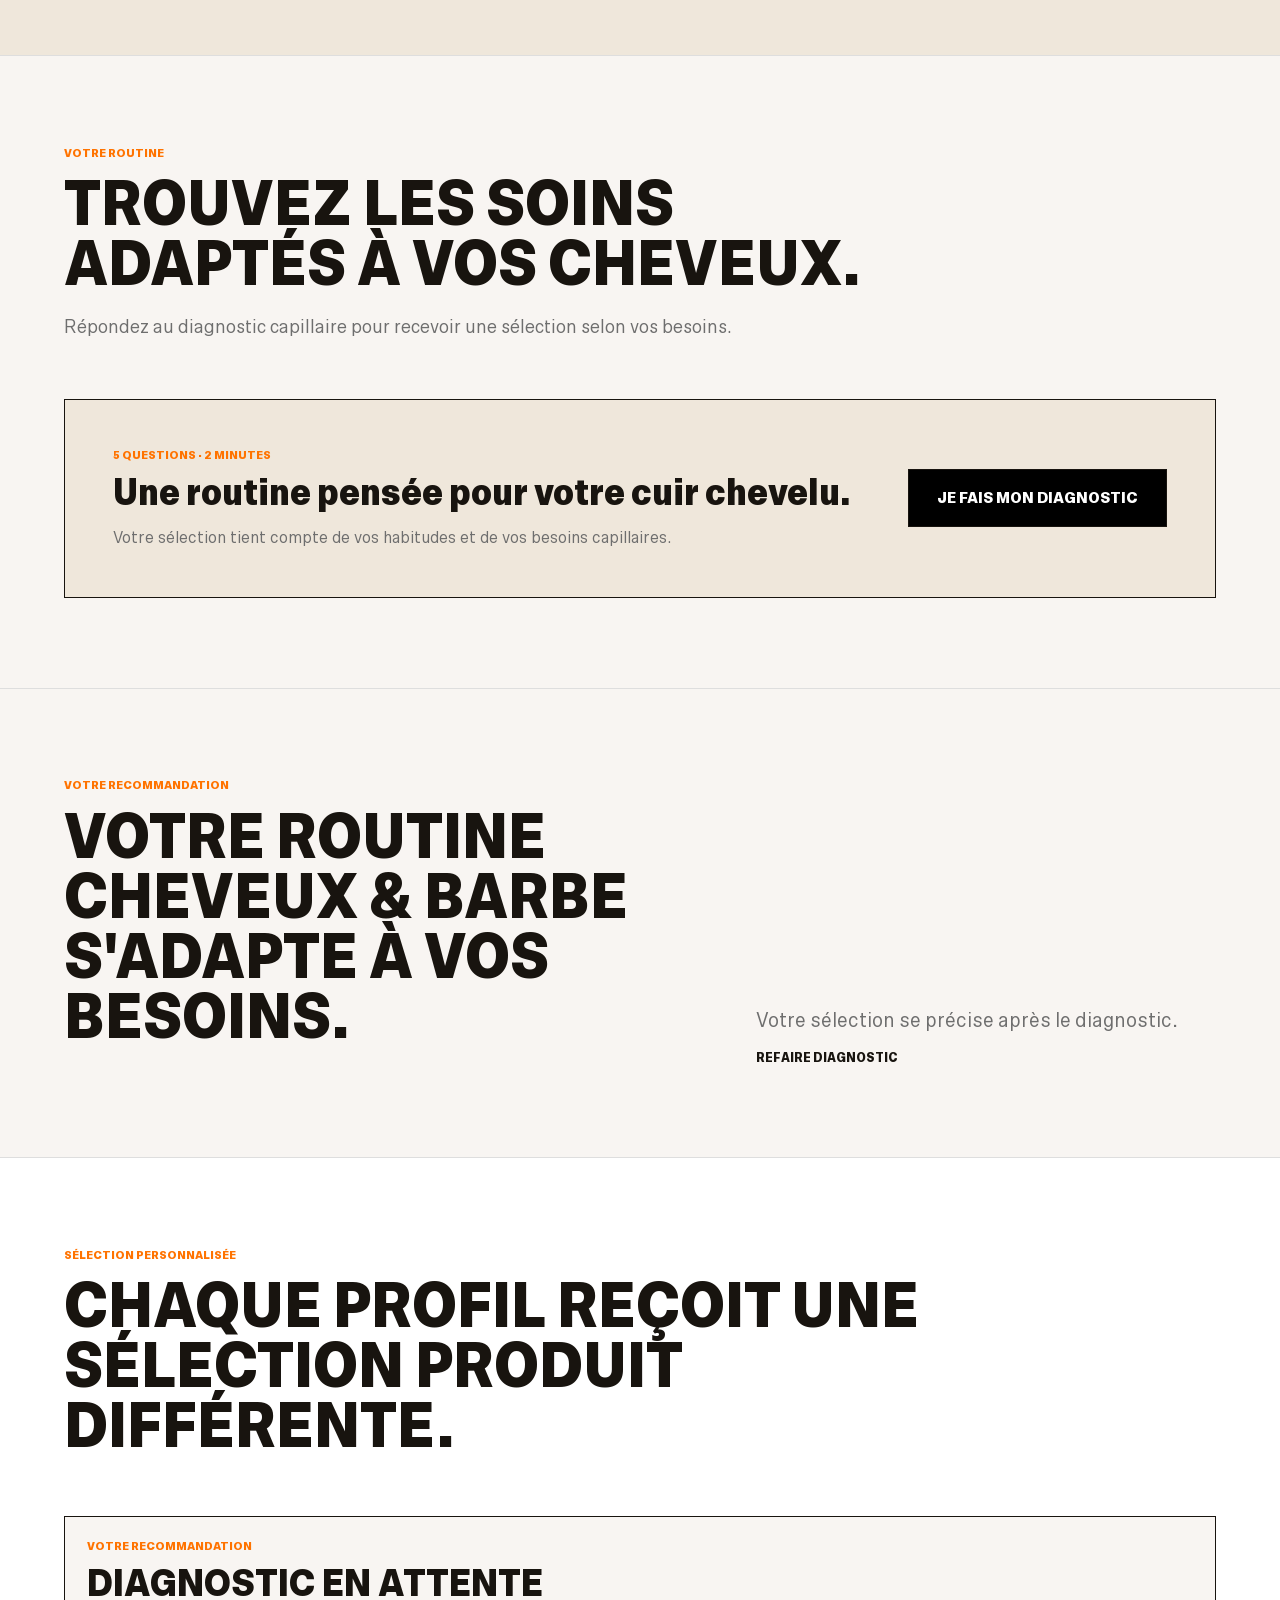
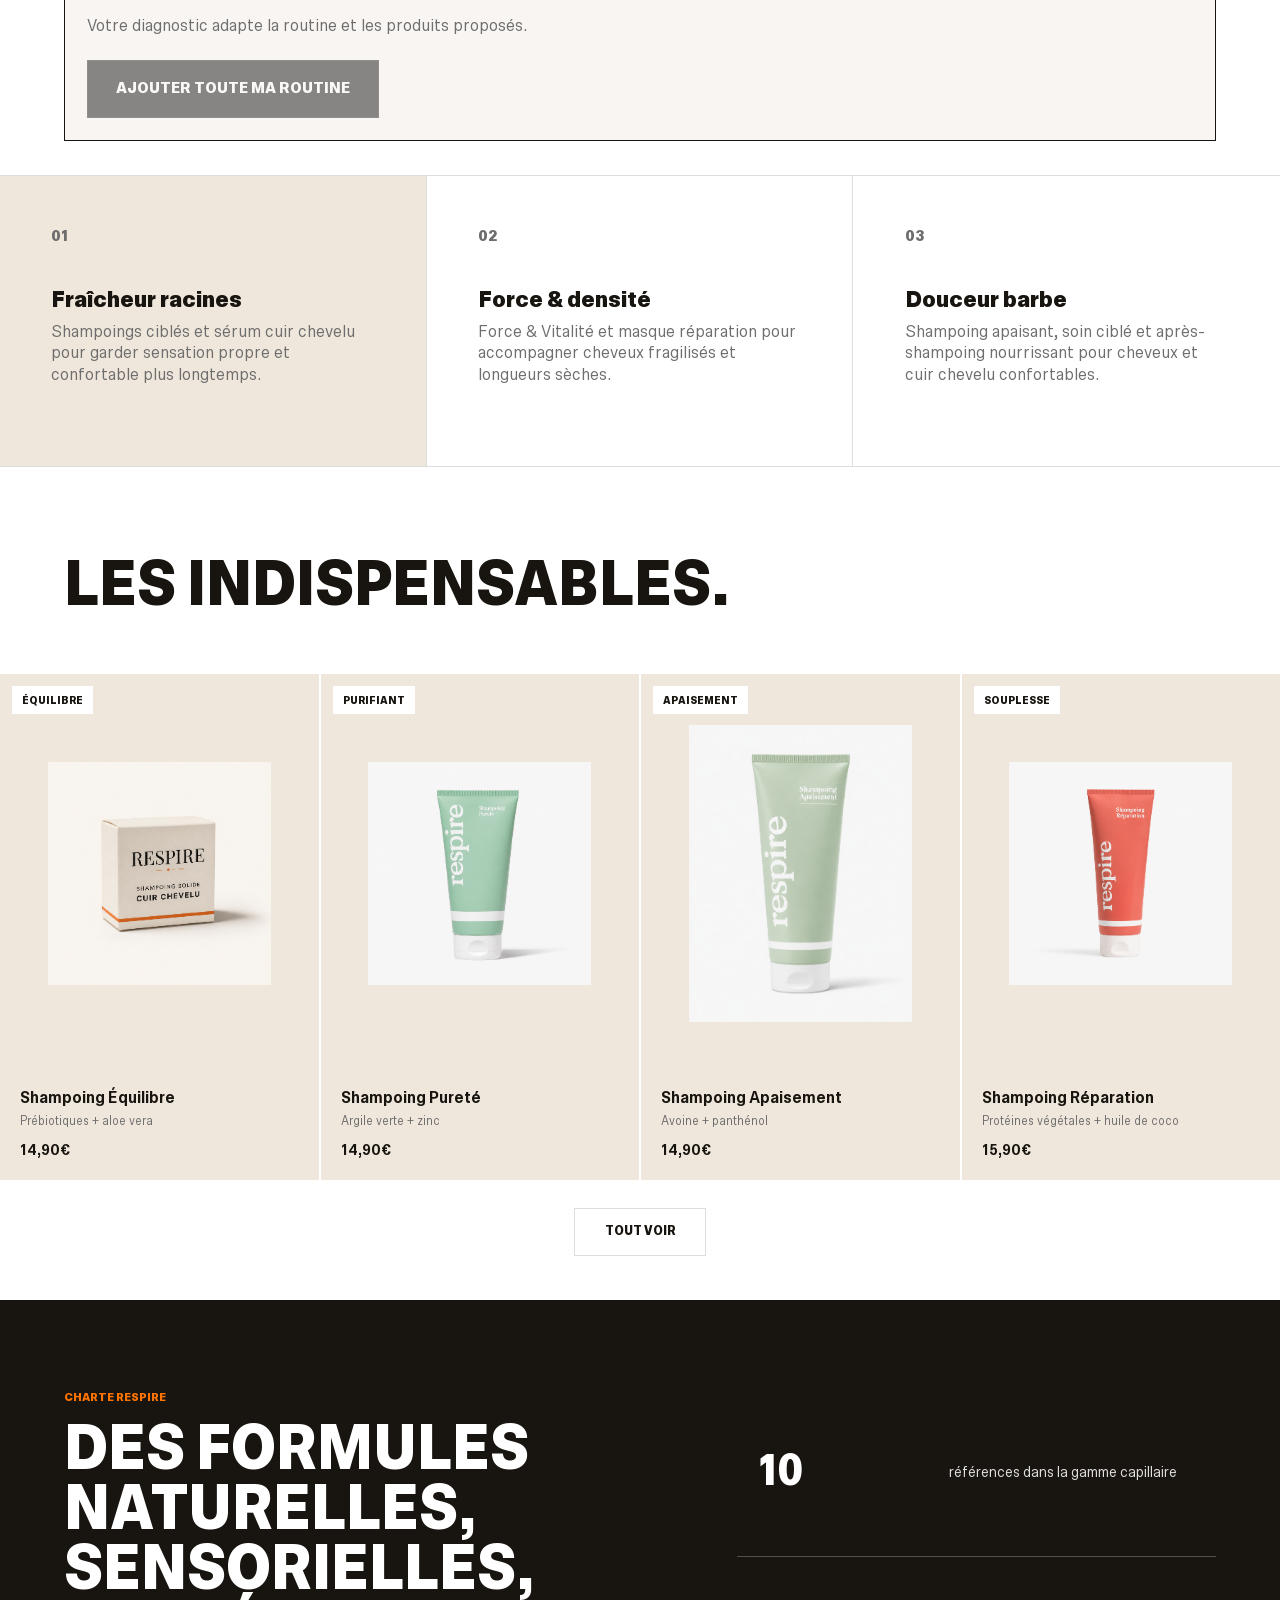
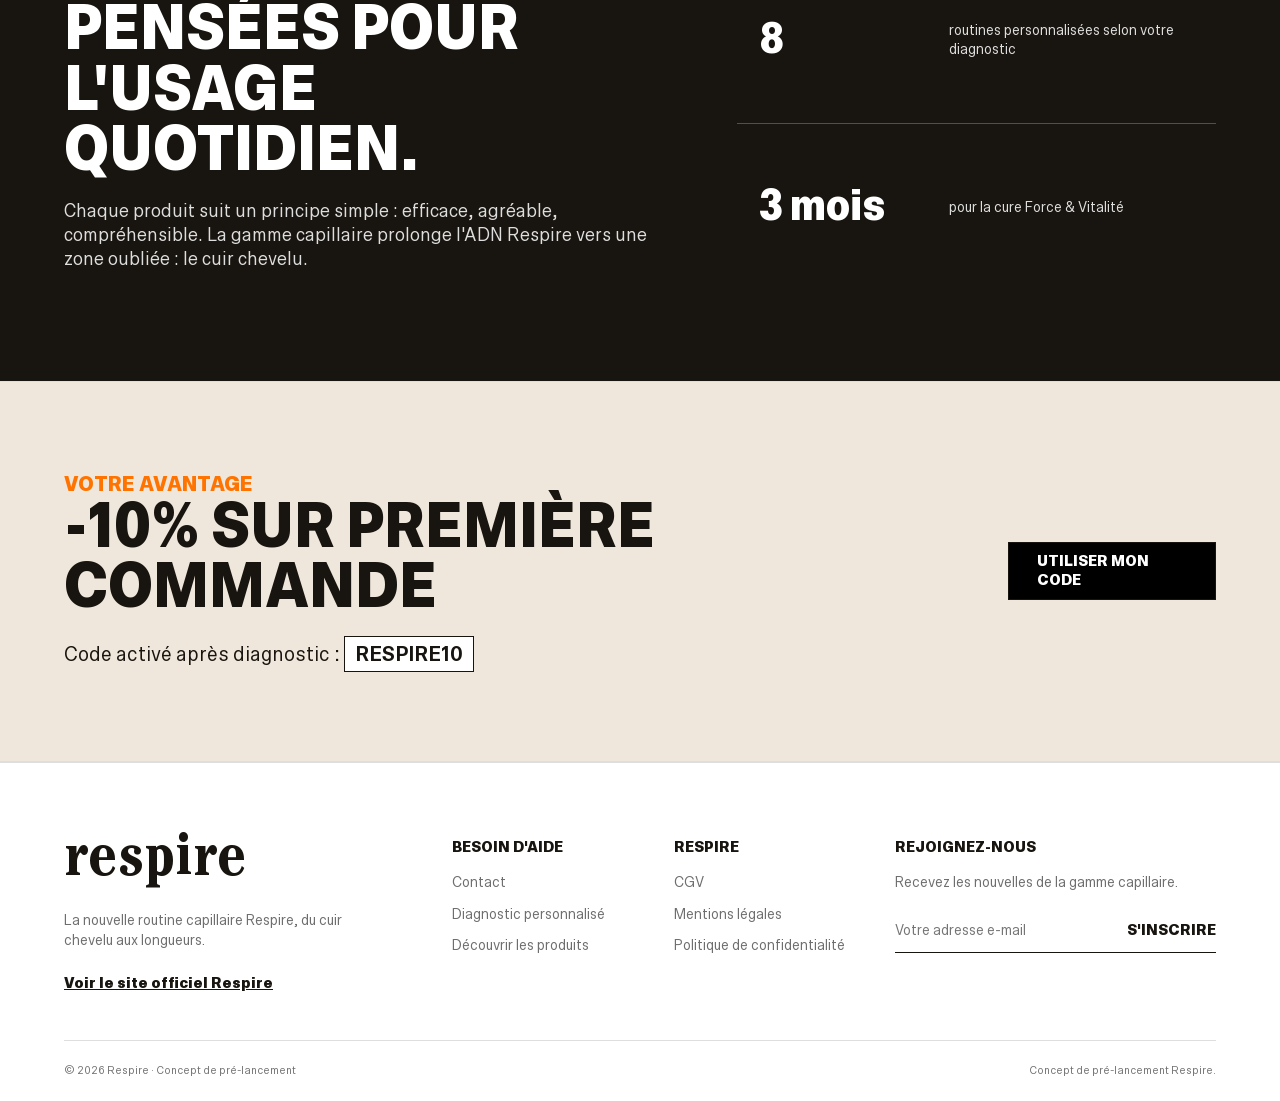
==== commit 31d17385: "Strip product cards to name/ingredients/price only, matching respire.co Removed the description sent" ====
--- a/index.html
+++ b/index.html
@@ -6,7 +6,7 @@
     <title>Respire Cheveux & Barbe</title>
     <meta name="description" content="Nouvelle gamme Respire Cheveux & Barbe : routines naturelles pour cheveux, cuir chevelu et barbe.">
     <link rel="icon" href="assets/images/respire-og.png">
-    <link rel="stylesheet" href="styles.css?v=20260903-14">
+    <link rel="stylesheet" href="styles.css?v=20260903-15">
   </head>
   <body>
     <div class="announcement">Livraison offerte dès 45€ d'achat - code première commande offert après diagnostic</div>
@@ -138,10 +138,10 @@
         </div>
 
         <div class="products">
-          <article class="product-card" data-product-card="0"><div class="product-image"><a class="product-image-link" data-product-link href="product.html?product=shampoingEquilibre"><img data-product-image src="assets/images/concept-products/shampoing-solide-cuir-chevelu.png" alt="Shampoing solide Respire Équilibre"><img class="product-image-hover" data-product-hover-image src="assets/images/product-lifestyle/hydratation.png" alt=""></a><span class="badge" data-product-badge>Équilibre</span><button class="product-hover-cta" type="button" data-track="add">Ajouter</button></div><div class="product-info"><h3 data-product-title>Shampoing Équilibre</h3><p data-product-desc>Nettoie les racines sans les dessécher et aide à garder une sensation fraîche.</p><p class="product-meta" data-product-meta>Prébiotiques + aloe vera</p><div class="price-row"><strong data-product-price>14,90€</strong><button type="button" data-track="add">Ajouter</button></div></div></article>
-          <article class="product-card" data-product-card="1"><div class="product-image"><a class="product-image-link" data-product-link href="product.html?product=shampoingPurete"><img data-product-image src="assets/images/concept-products/shampoing-purete.png" alt="Shampoing Respire Pureté vert"><img class="product-image-hover" data-product-hover-image src="assets/images/product-lifestyle/cuir-chevelu.png" alt=""></a><span class="badge" data-product-badge>Purifiant</span><button class="product-hover-cta" type="button" data-track="add">Ajouter</button></div><div class="product-info"><h3 data-product-title>Shampoing Pureté</h3><p data-product-desc>Nettoie les racines qui regraissent vite et laisse le cuir chevelu léger.</p><p class="product-meta" data-product-meta>Argile verte + zinc</p><div class="price-row"><strong data-product-price>14,90€</strong><button type="button" data-track="add">Ajouter</button></div></div></article>
-          <article class="product-card" data-product-card="2"><div class="product-image"><a class="product-image-link" data-product-link href="product.html?product=shampoingApaisement"><img data-product-image src="assets/images/concept-products/shampoing-apaisement.png" alt="Shampoing Respire Apaisement vert"><img class="product-image-hover" data-product-hover-image src="assets/images/product-lifestyle/cuir-chevelu.png" alt=""></a><span class="badge" data-product-badge>Apaisement</span><button class="product-hover-cta" type="button" data-track="add">Ajouter</button></div><div class="product-info"><h3 data-product-title>Shampoing Apaisement</h3><p data-product-desc>Nettoie en douceur les cuirs chevelus sujets aux tiraillements et inconforts.</p><p class="product-meta" data-product-meta>Avoine + panthénol</p><div class="price-row"><strong data-product-price>14,90€</strong><button type="button" data-track="add">Ajouter</button></div></div></article>
-          <article class="product-card" data-product-card="3"><div class="product-image"><a class="product-image-link" data-product-link href="product.html?product=shampoingReparation"><img data-product-image src="assets/images/concept-products/shampoing-reparation.png" alt="Shampoing Respire Réparation rouge"><img class="product-image-hover" data-product-hover-image src="assets/images/product-lifestyle/reparation.png" alt=""></a><span class="badge" data-product-badge>Souplesse</span><button class="product-hover-cta" type="button" data-track="add">Ajouter</button></div><div class="product-info"><h3 data-product-title>Shampoing Réparation</h3><p data-product-desc>Nettoie les cheveux abîmés et prépare les longueurs au soin réparateur.</p><p class="product-meta" data-product-meta>Protéines végétales + huile de coco</p><div class="price-row"><strong data-product-price>15,90€</strong><button type="button" data-track="add">Ajouter</button></div></div></article>
+          <article class="product-card" data-product-card="0"><div class="product-image"><a class="product-image-link" data-product-link href="product.html?product=shampoingEquilibre"><img data-product-image src="assets/images/concept-products/shampoing-solide-cuir-chevelu.png" alt="Shampoing solide Respire Équilibre"><img class="product-image-hover" data-product-hover-image src="assets/images/product-lifestyle/hydratation.png" alt=""></a><span class="badge" data-product-badge>Équilibre</span><button class="product-hover-cta" type="button" data-track="add">Ajouter</button></div><div class="product-info"><h3 data-product-title>Shampoing Équilibre</h3><p class="product-meta" data-product-meta>Prébiotiques + aloe vera</p><div class="price-row"><strong data-product-price>14,90€</strong></div></div></article>
+          <article class="product-card" data-product-card="1"><div class="product-image"><a class="product-image-link" data-product-link href="product.html?product=shampoingPurete"><img data-product-image src="assets/images/concept-products/shampoing-purete.png" alt="Shampoing Respire Pureté vert"><img class="product-image-hover" data-product-hover-image src="assets/images/product-lifestyle/cuir-chevelu.png" alt=""></a><span class="badge" data-product-badge>Purifiant</span><button class="product-hover-cta" type="button" data-track="add">Ajouter</button></div><div class="product-info"><h3 data-product-title>Shampoing Pureté</h3><p class="product-meta" data-product-meta>Argile verte + zinc</p><div class="price-row"><strong data-product-price>14,90€</strong></div></div></article>
+          <article class="product-card" data-product-card="2"><div class="product-image"><a class="product-image-link" data-product-link href="product.html?product=shampoingApaisement"><img data-product-image src="assets/images/concept-products/shampoing-apaisement.png" alt="Shampoing Respire Apaisement vert"><img class="product-image-hover" data-product-hover-image src="assets/images/product-lifestyle/cuir-chevelu.png" alt=""></a><span class="badge" data-product-badge>Apaisement</span><button class="product-hover-cta" type="button" data-track="add">Ajouter</button></div><div class="product-info"><h3 data-product-title>Shampoing Apaisement</h3><p class="product-meta" data-product-meta>Avoine + panthénol</p><div class="price-row"><strong data-product-price>14,90€</strong></div></div></article>
+          <article class="product-card" data-product-card="3"><div class="product-image"><a class="product-image-link" data-product-link href="product.html?product=shampoingReparation"><img data-product-image src="assets/images/concept-products/shampoing-reparation.png" alt="Shampoing Respire Réparation rouge"><img class="product-image-hover" data-product-hover-image src="assets/images/product-lifestyle/reparation.png" alt=""></a><span class="badge" data-product-badge>Souplesse</span><button class="product-hover-cta" type="button" data-track="add">Ajouter</button></div><div class="product-info"><h3 data-product-title>Shampoing Réparation</h3><p class="product-meta" data-product-meta>Protéines végétales + huile de coco</p><div class="price-row"><strong data-product-price>15,90€</strong></div></div></article>
         </div>
         <details class="all-products">
           <summary>Tout voir</summary>
@@ -280,6 +280,6 @@
 
     <div class="toast" id="toast" role="status" aria-live="polite" hidden></div>
 
-    <script src="script.js?v=20260903-10"></script>
+    <script src="script.js?v=20260903-11"></script>
   </body>
 </html>
--- a/styles.css
+++ b/styles.css
@@ -760,10 +760,10 @@
 }
 
 .product-info {
-  min-height: 170px;
+  min-height: 100px;
   display: flex;
   flex-direction: column;
-  padding: 18px 20px 20px;
+  padding: 16px 20px 20px;
 }
 
 .stars {
@@ -771,23 +771,15 @@
 }
 
 .product-info h3 {
-  margin-bottom: 7px;
-  font-size: 20px;
-  line-height: 1.05;
-}
-
-.product-info p[data-product-desc] {
-  margin-bottom: 8px;
-  font-size: 15px;
-  line-height: 1.25;
-}
-
-.product-info p:not(.stars) {
-  color: var(--muted);
+  margin-bottom: 6px;
+  font-size: 17px;
+  font-weight: 700;
+  line-height: 1.15;
 }
 
 .product-meta {
-  margin-bottom: 14px;
+  margin-bottom: 10px;
+  color: var(--muted);
   font-size: 13px;
   line-height: 1.3;
   font-weight: 400;
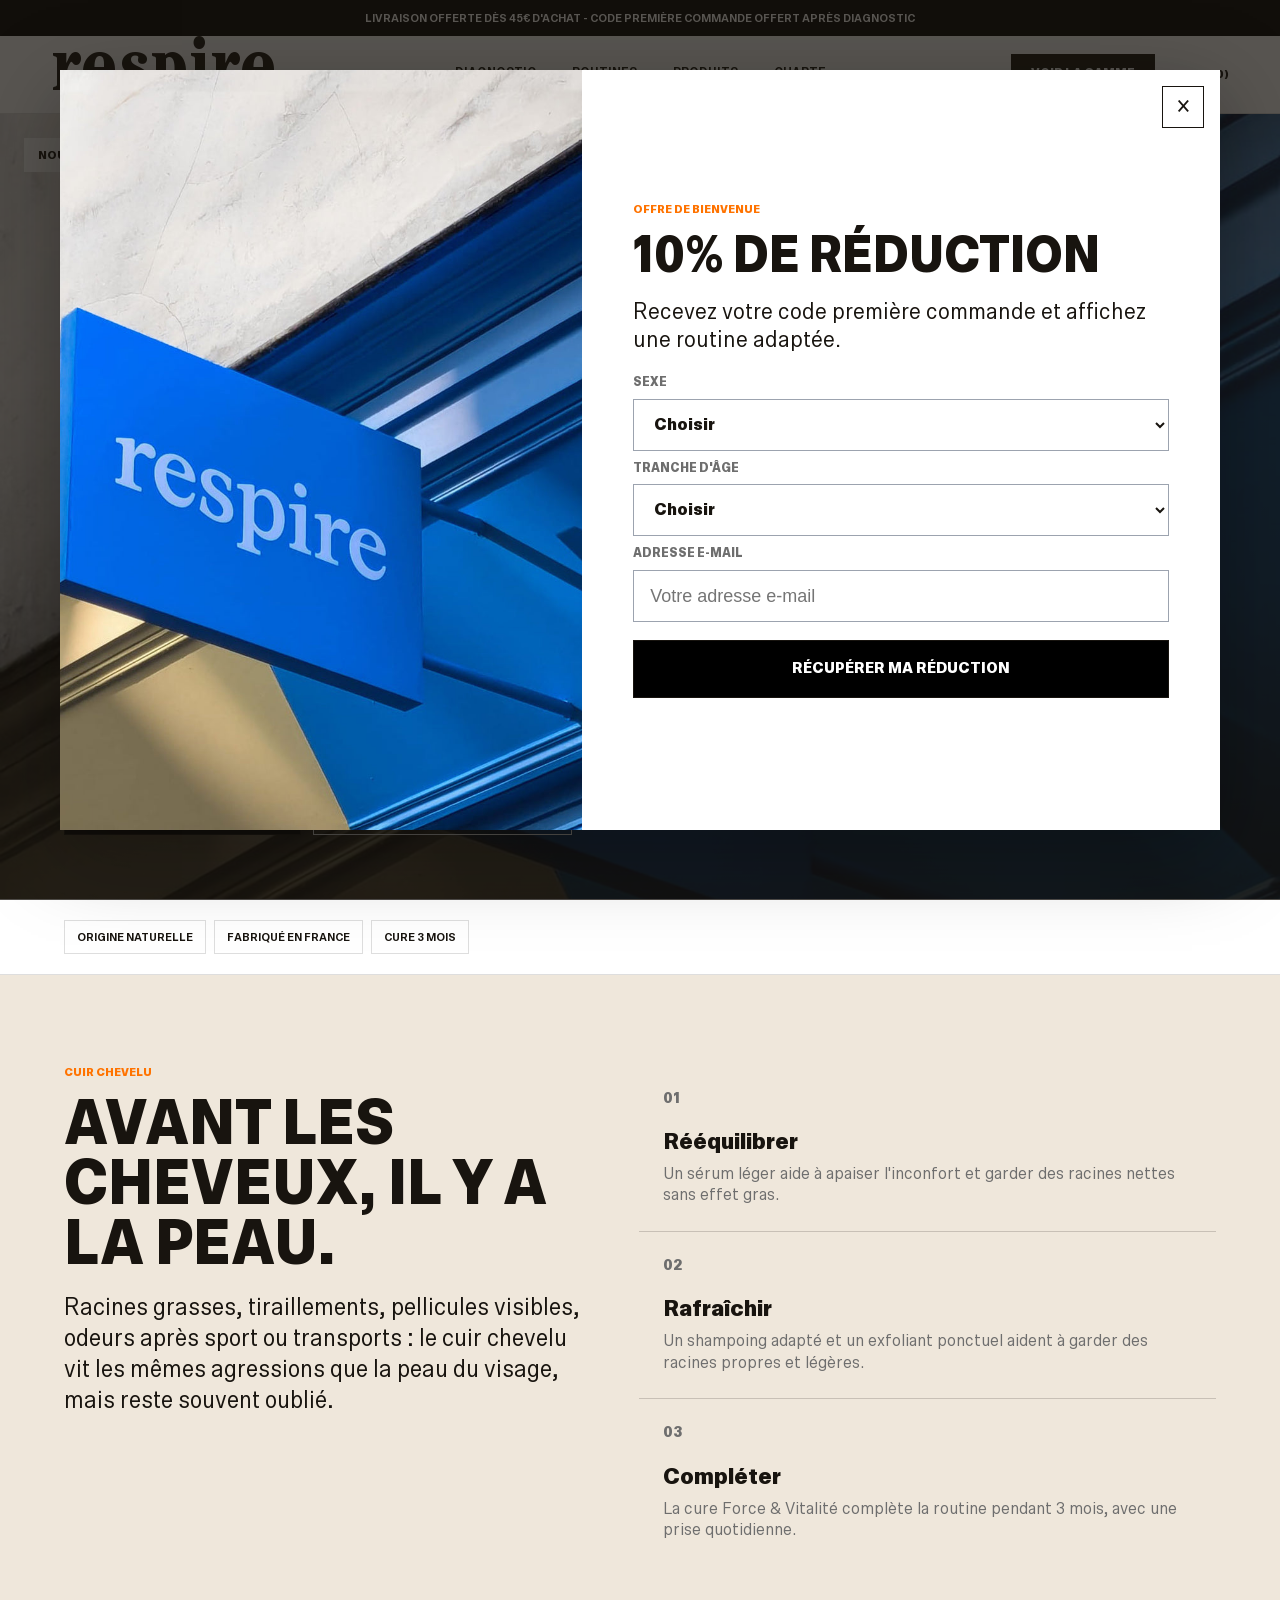
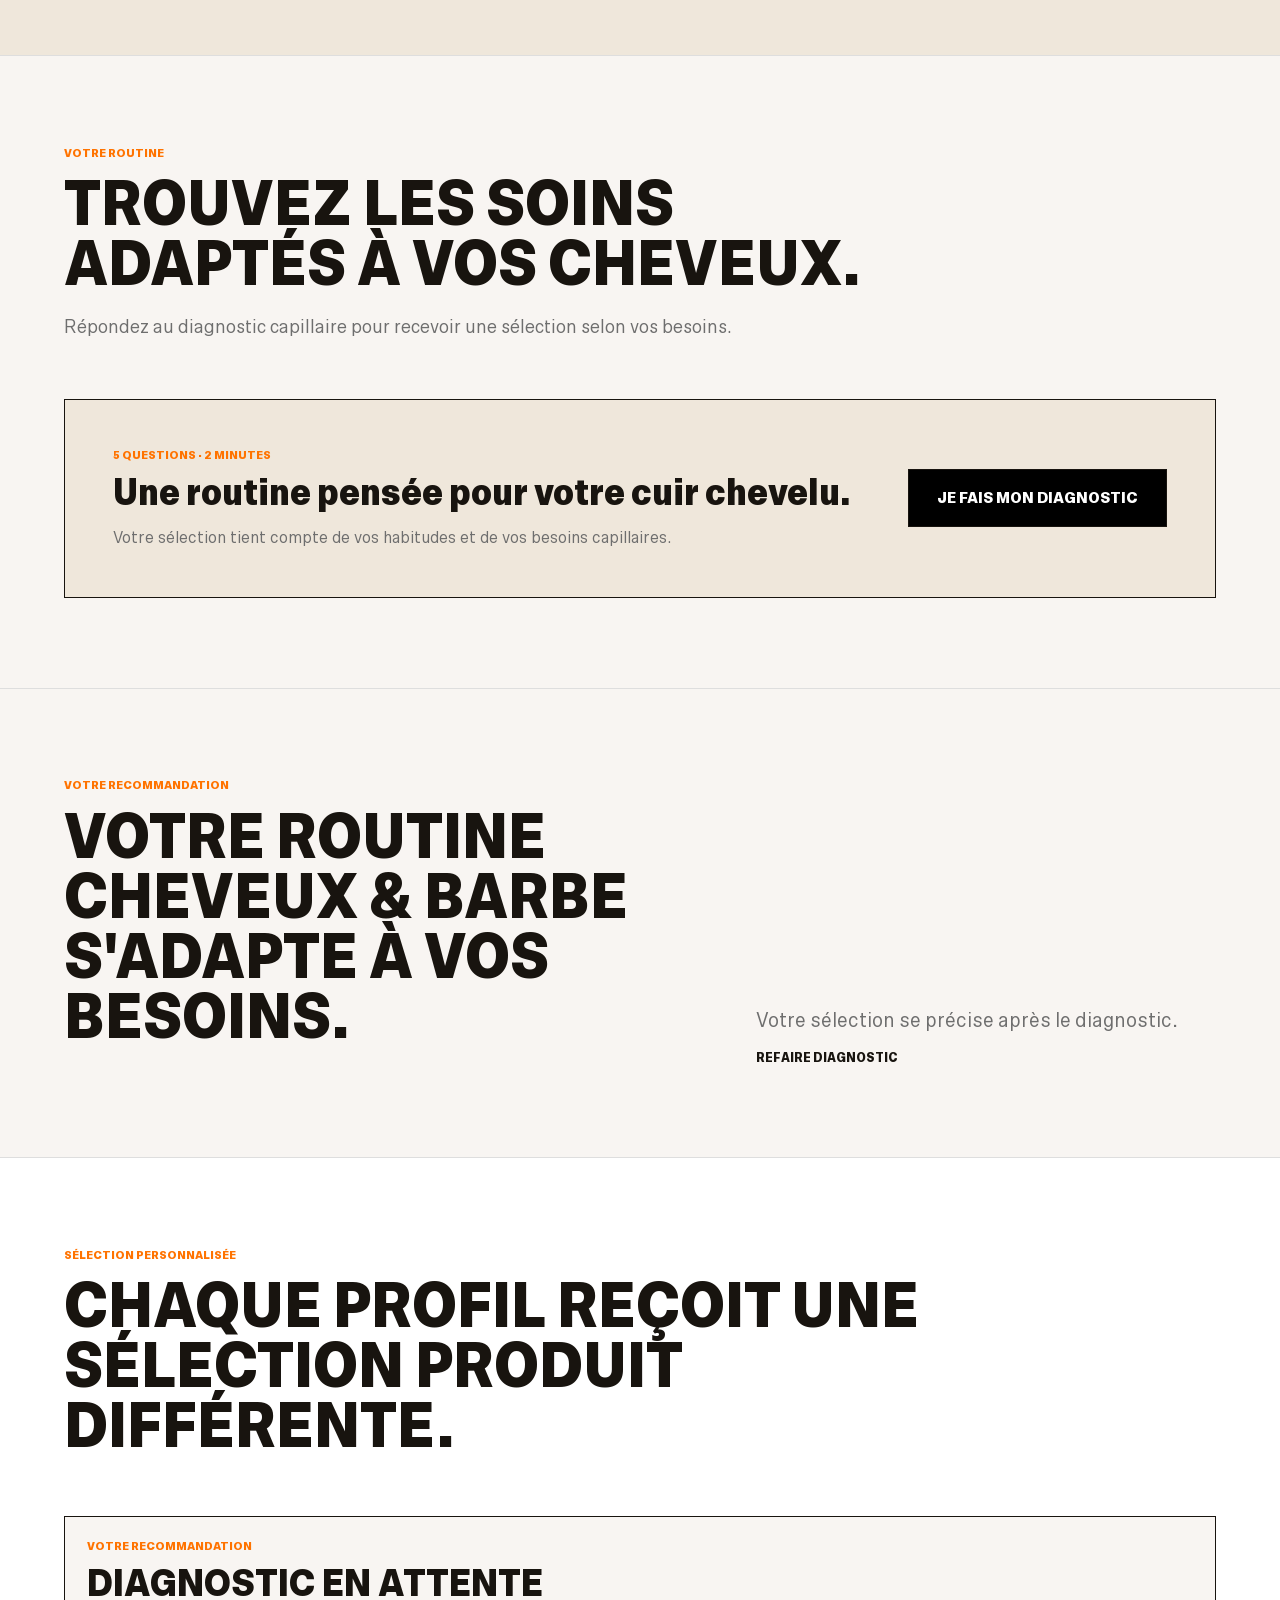
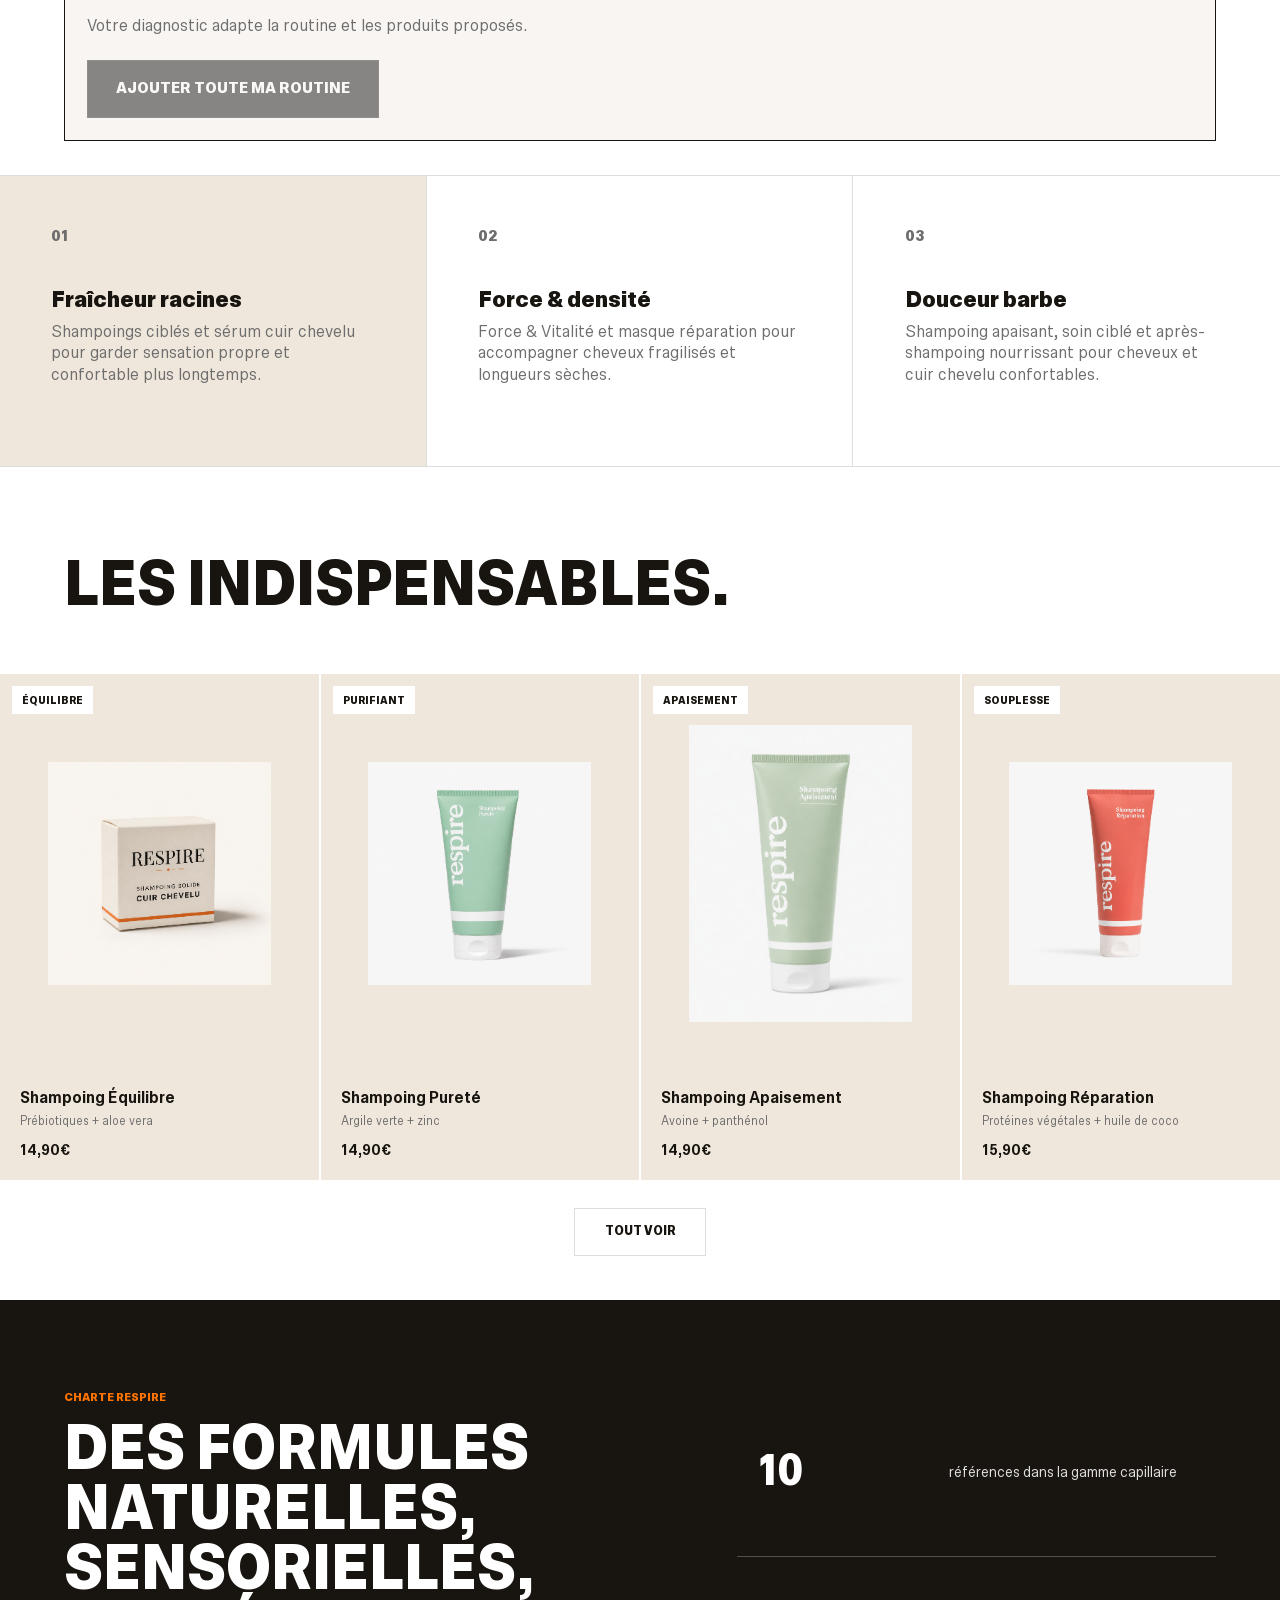
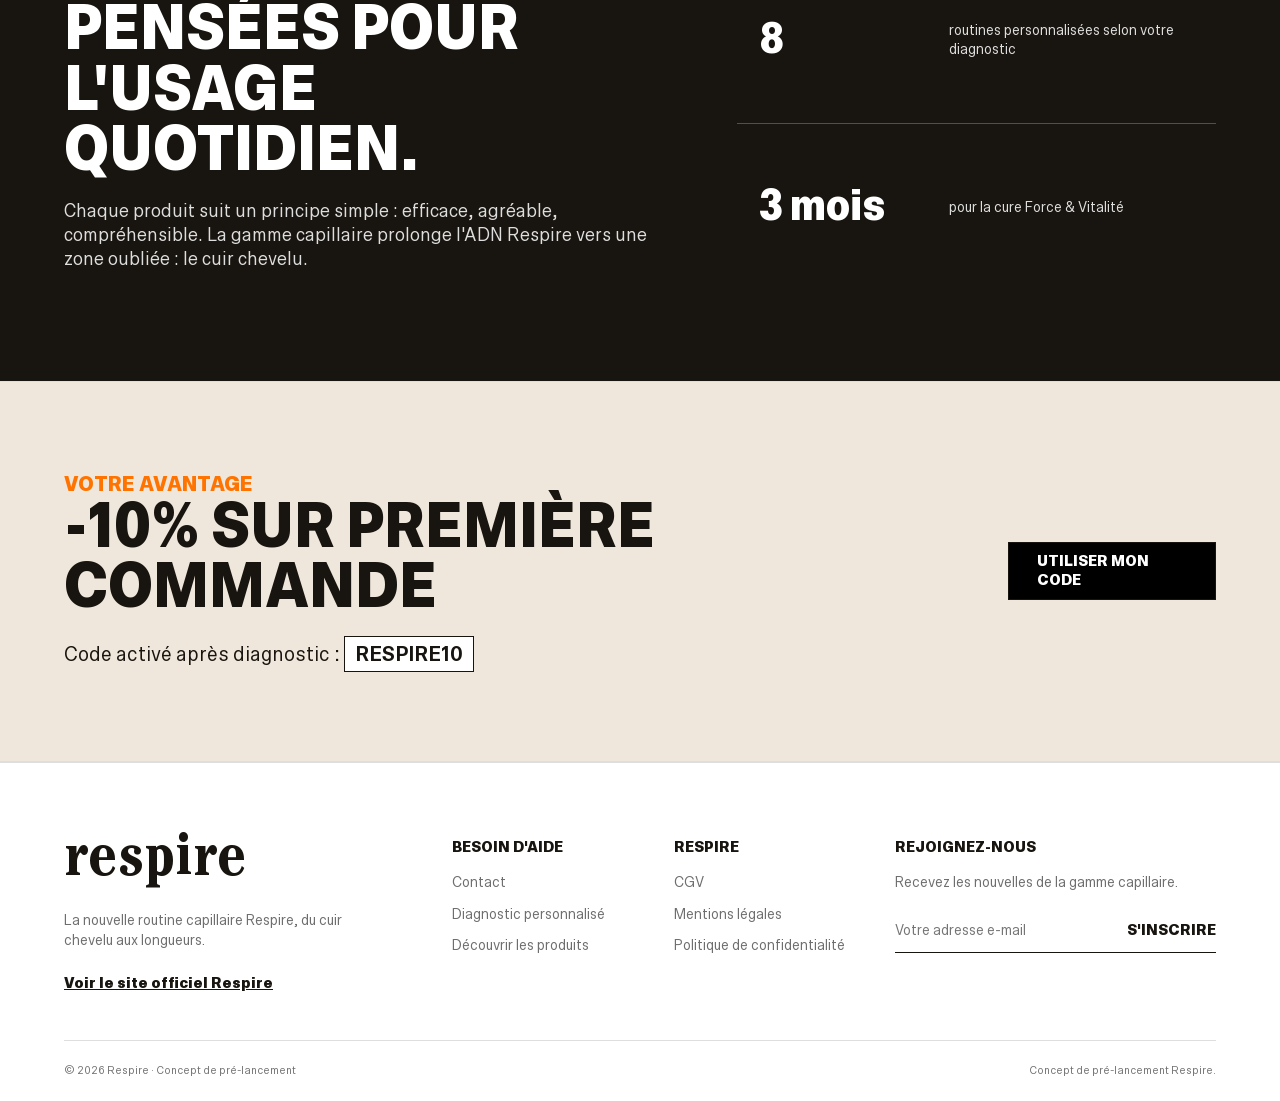
==== commit 3e34d54b: "Fix header CTA button sizing, text was cramped against the border Replace fixed min-width with horiz" ====
--- a/index.html
+++ b/index.html
@@ -6,7 +6,7 @@
     <title>Respire Cheveux & Barbe</title>
     <meta name="description" content="Nouvelle gamme Respire Cheveux & Barbe : routines naturelles pour cheveux, cuir chevelu et barbe.">
     <link rel="icon" href="assets/images/respire-og.png">
-    <link rel="stylesheet" href="styles.css?v=20260903-15">
+    <link rel="stylesheet" href="styles.css?v=20260903-16">
   </head>
   <body>
     <div class="announcement">Livraison offerte dès 45€ d'achat - code première commande offert après diagnostic</div>
--- a/styles.css
+++ b/styles.css
@@ -135,15 +135,17 @@
 }
 
 .header-cta {
-  min-width: 92px;
   min-height: 42px;
   display: inline-flex;
   align-items: center;
   justify-content: center;
+  padding: 0 20px;
   background: var(--ink);
   color: #fff;
-  font-weight: 900;
-  text-transform: uppercase;
+  font-size: 13px;
+  font-weight: 900;
+  text-transform: uppercase;
+  white-space: nowrap;
 }
 
 .header-actions {
@@ -1636,9 +1638,9 @@
   }
 
   .header-cta {
-    min-width: 74px;
     min-height: 38px;
-    font-size: 12px;
+    padding: 0 14px;
+    font-size: 11px;
   }
 
   .profile-chip {
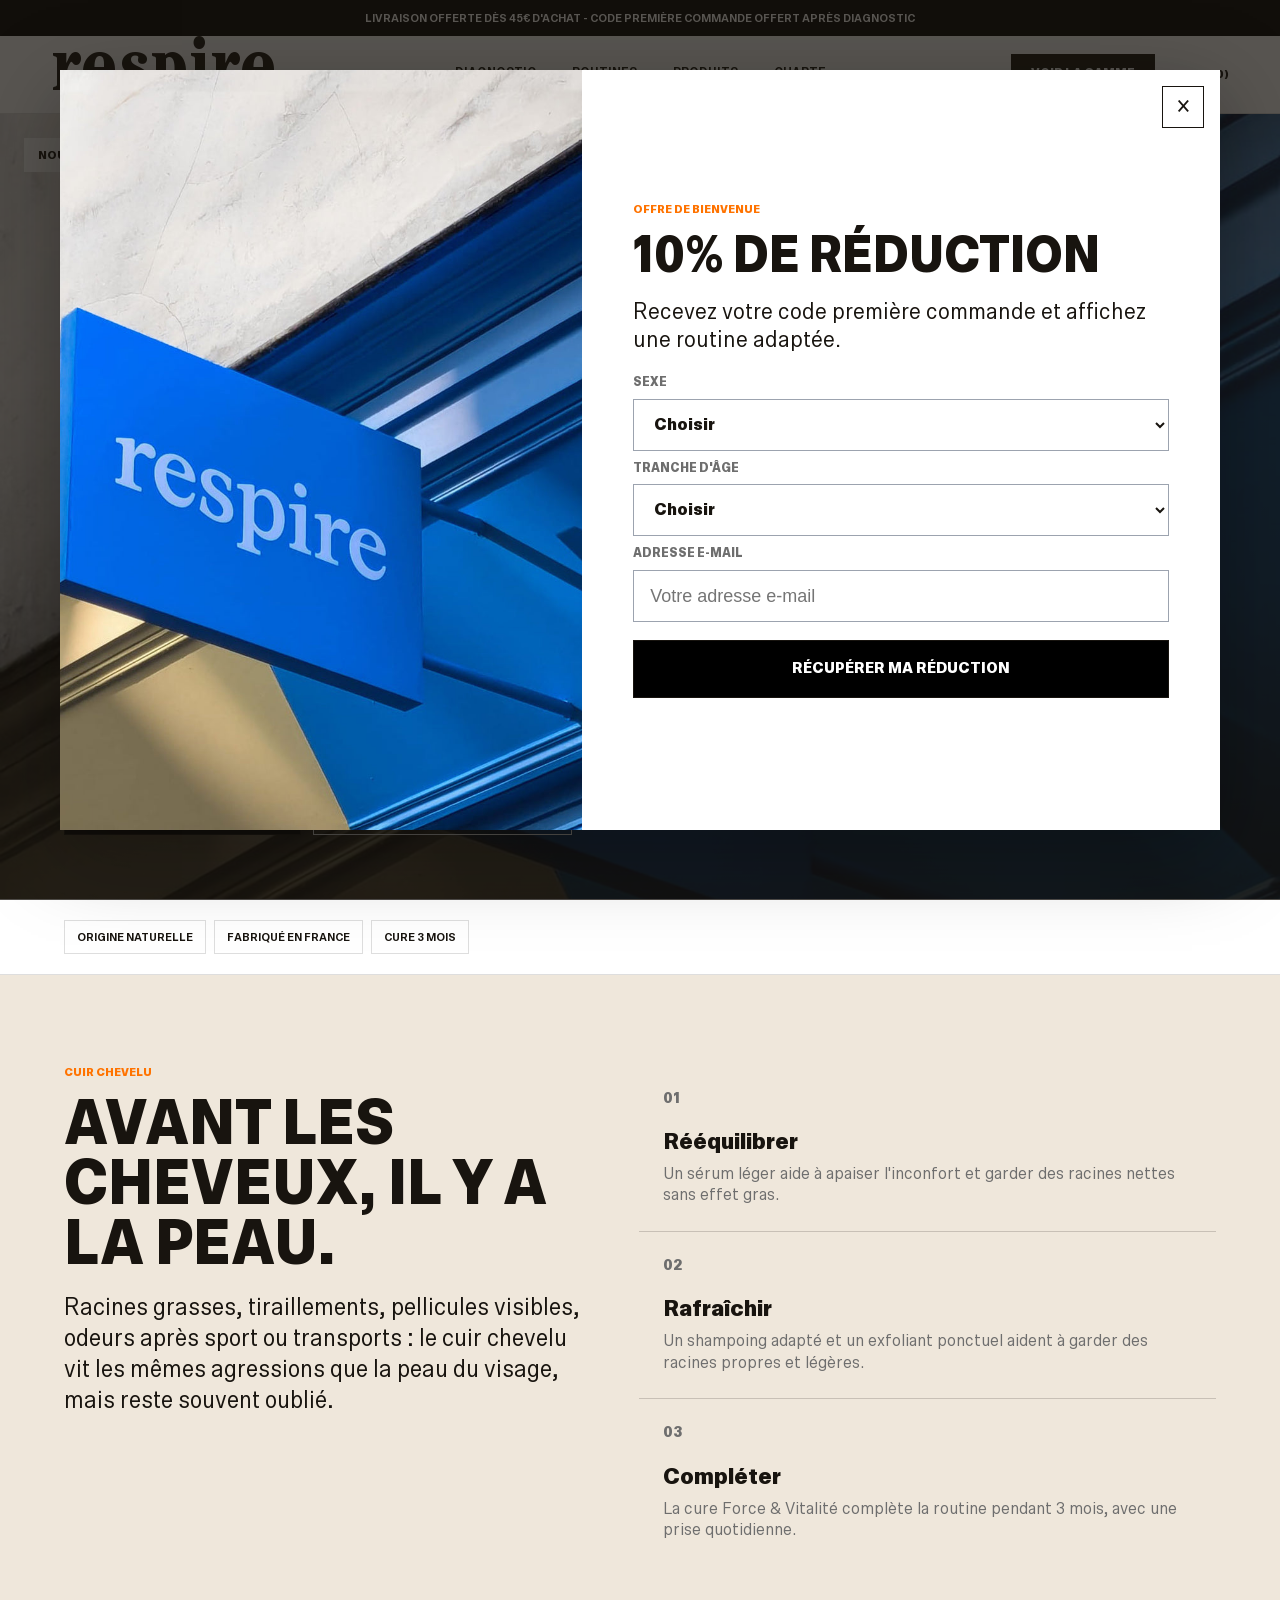
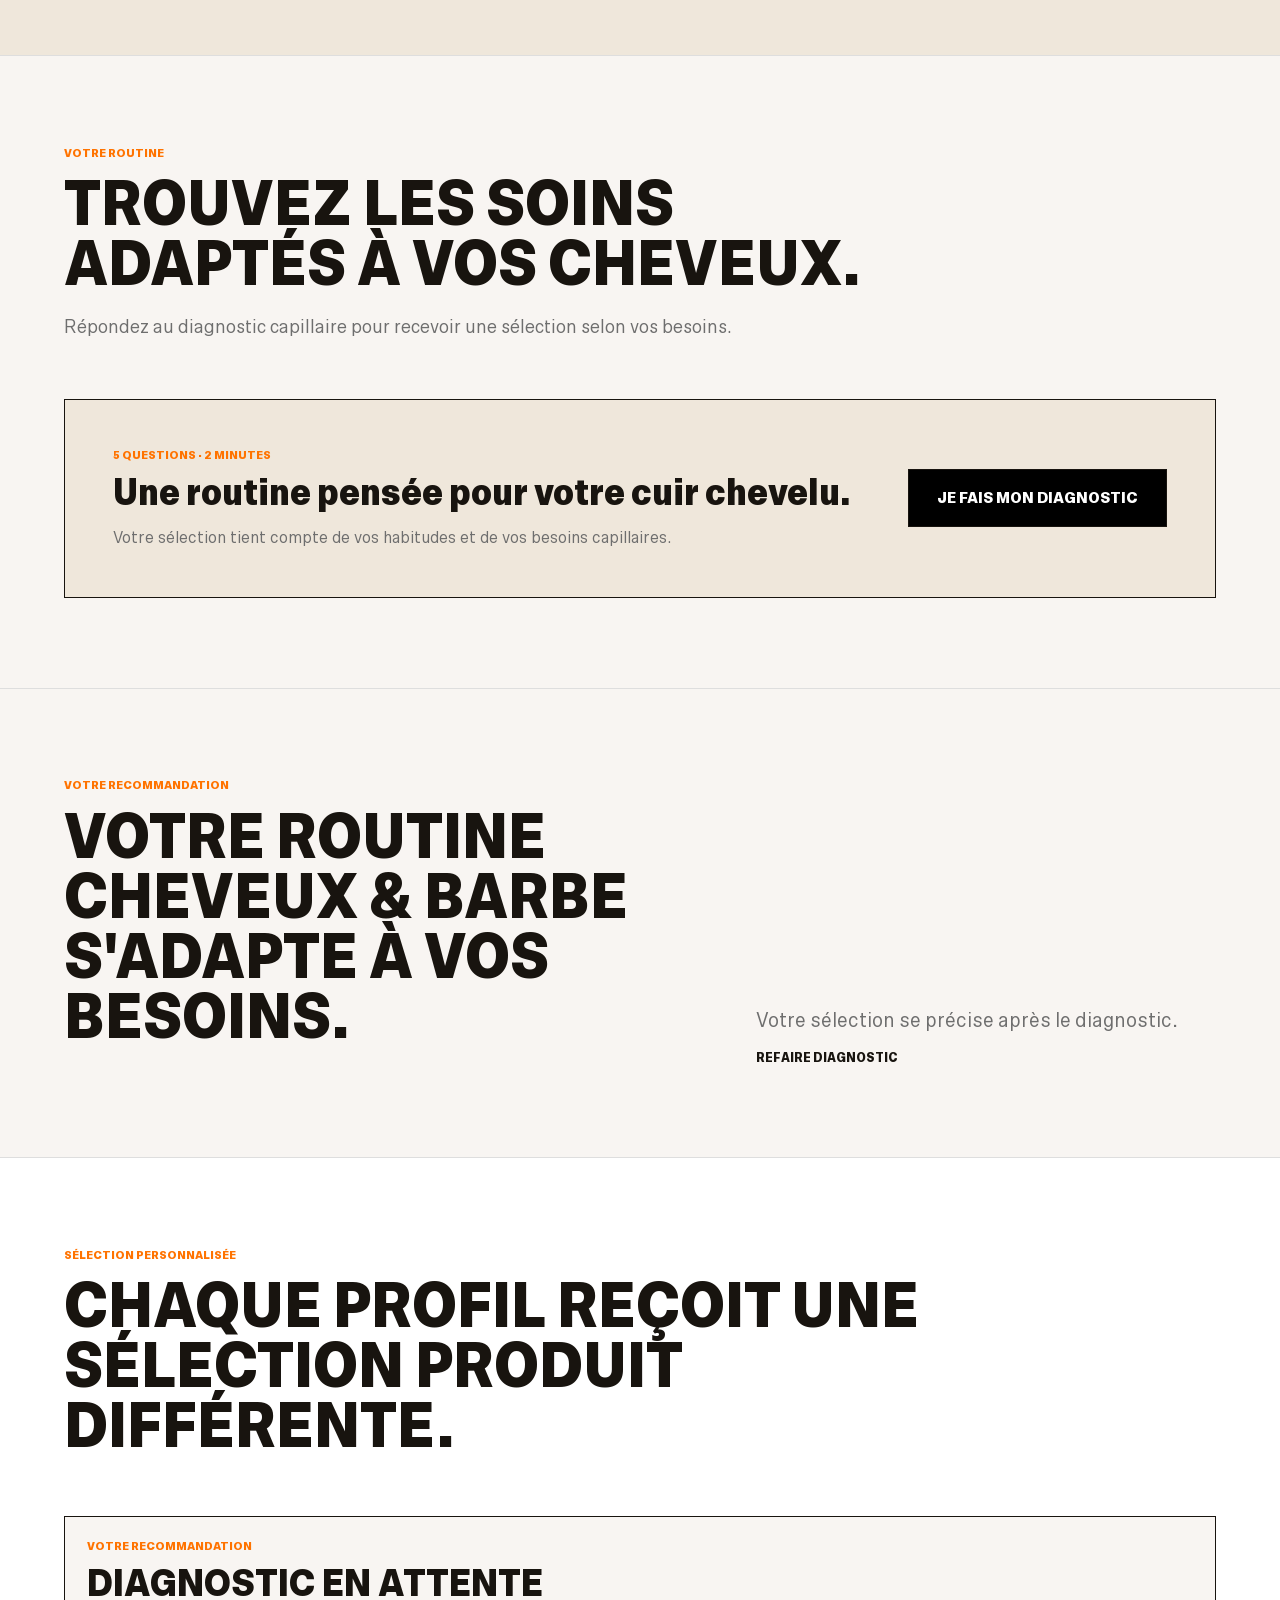
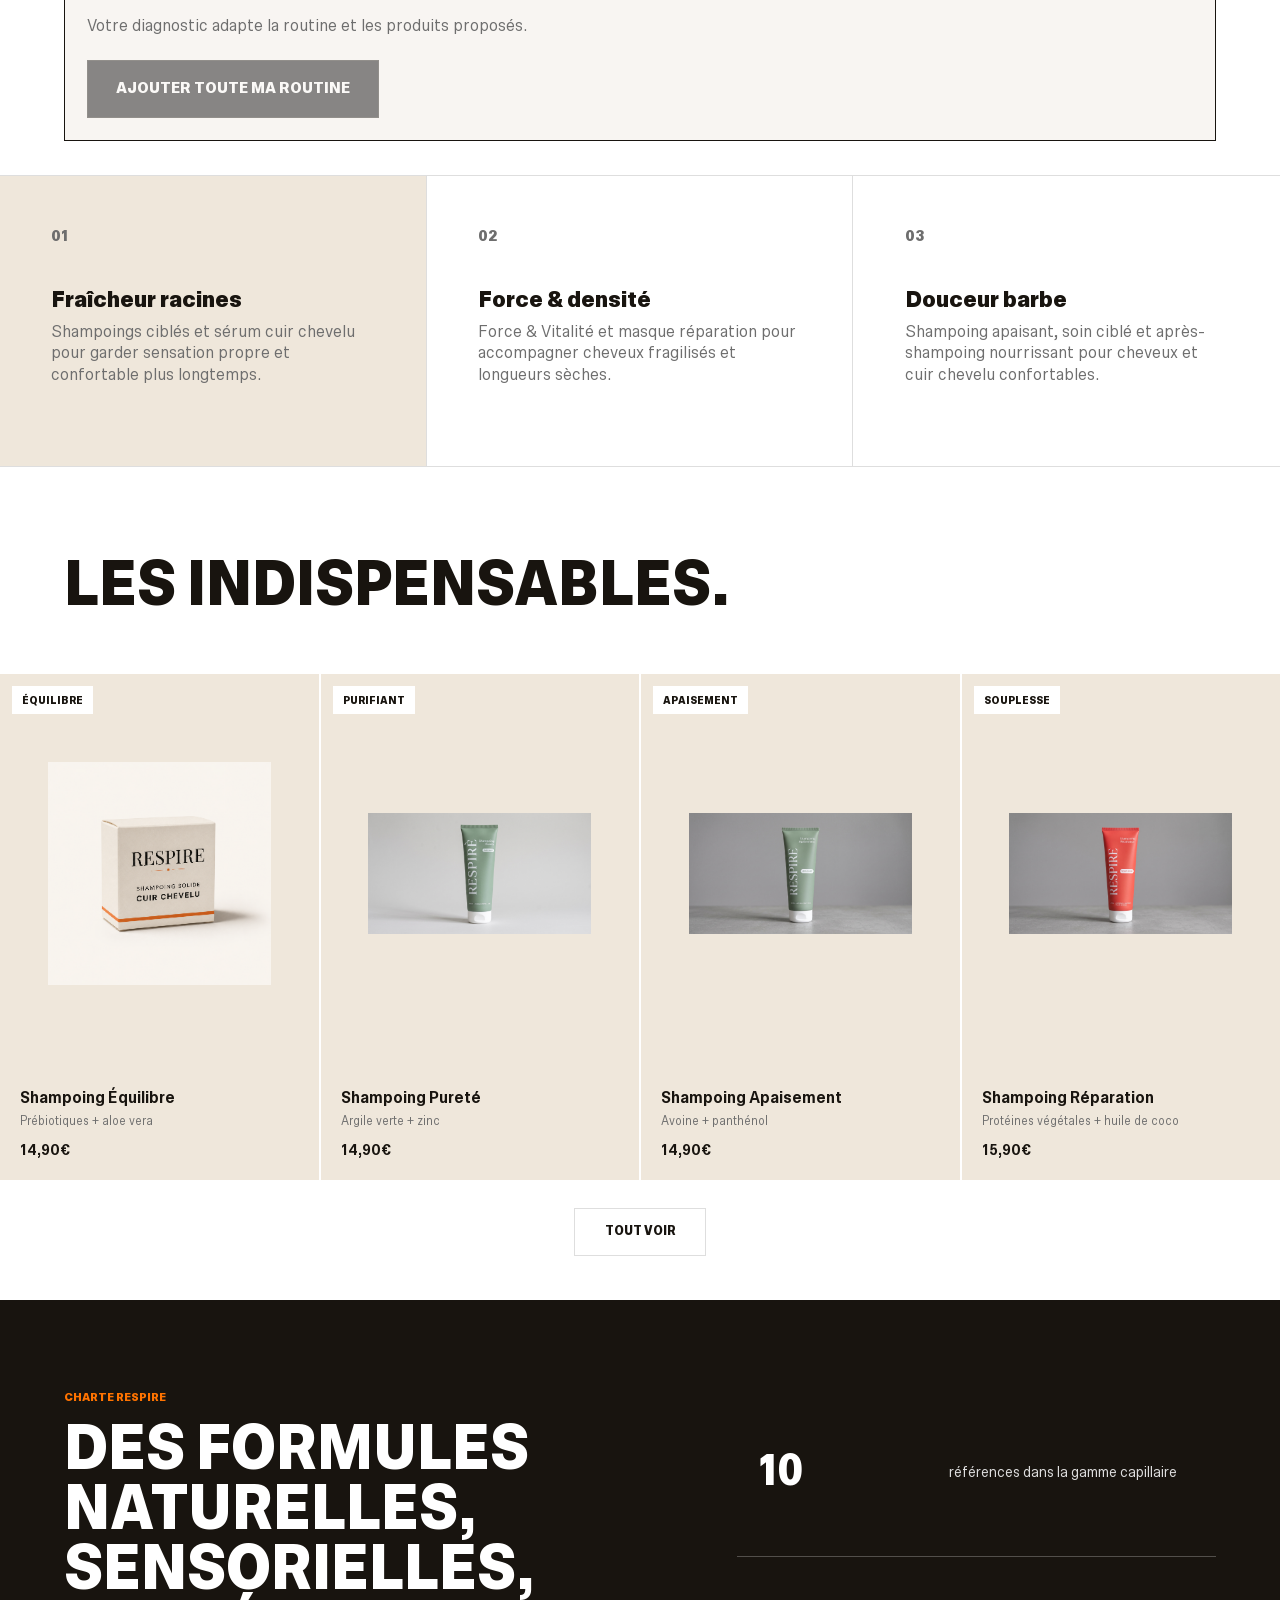
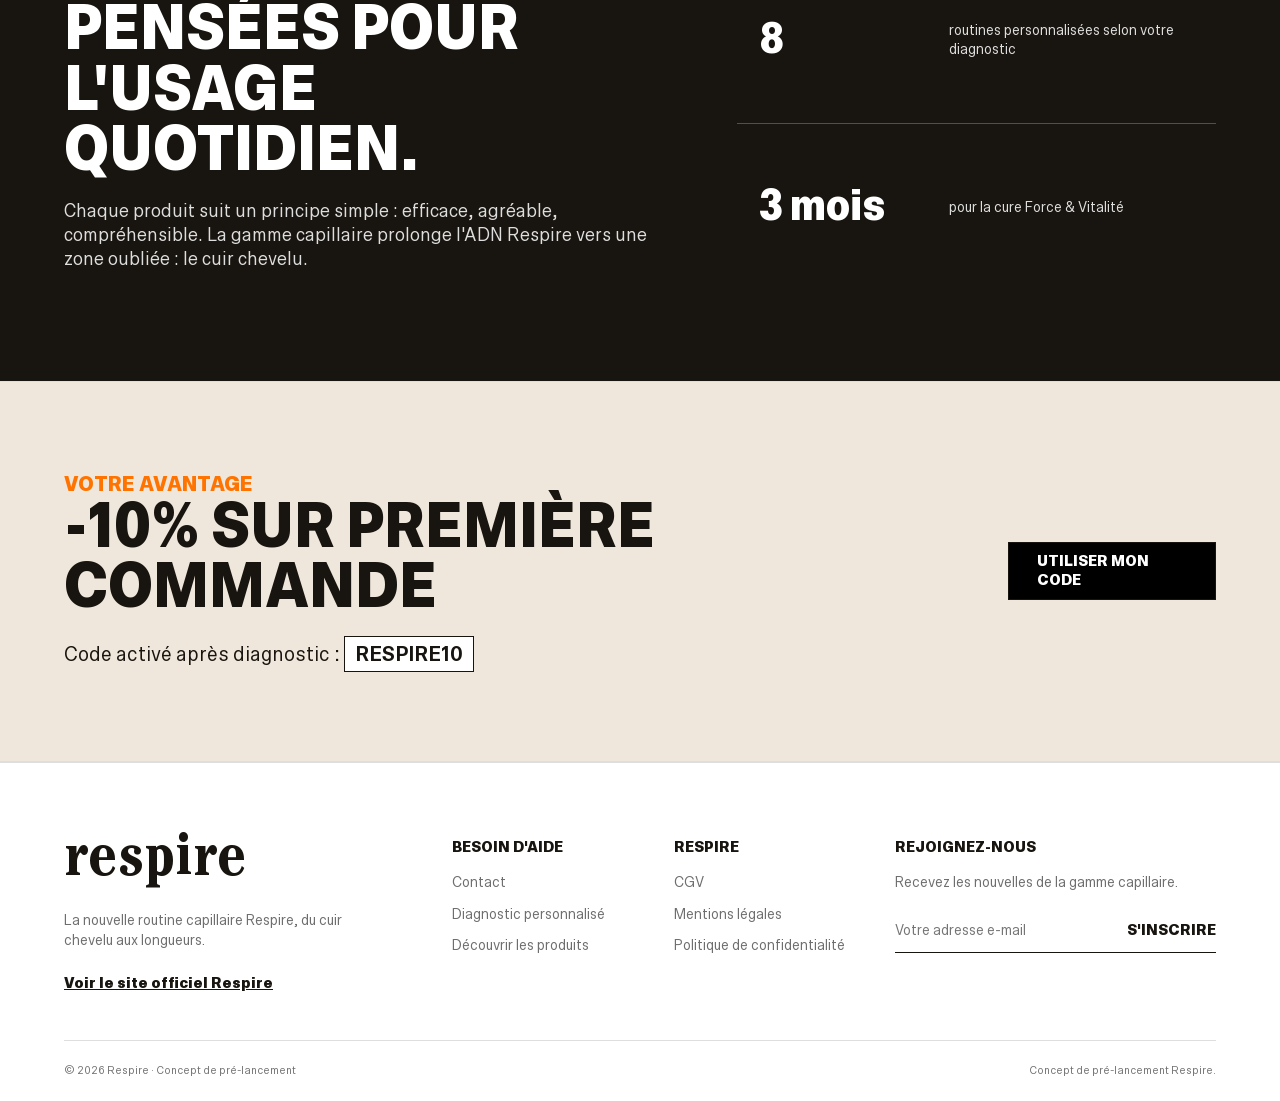
==== commit 0ee404ef: "Regenerate 9 product visuals to match real Respire packaging closely Codex's earlier renders didn't " ====
--- a/index.html
+++ b/index.html
@@ -139,9 +139,9 @@
 
         <div class="products">
           <article class="product-card" data-product-card="0"><div class="product-image"><a class="product-image-link" data-product-link href="product.html?product=shampoingEquilibre"><img data-product-image src="assets/images/concept-products/shampoing-solide-cuir-chevelu.png" alt="Shampoing solide Respire Équilibre"><img class="product-image-hover" data-product-hover-image src="assets/images/product-lifestyle/hydratation.png" alt=""></a><span class="badge" data-product-badge>Équilibre</span><button class="product-hover-cta" type="button" data-track="add">Ajouter</button></div><div class="product-info"><h3 data-product-title>Shampoing Équilibre</h3><p class="product-meta" data-product-meta>Prébiotiques + aloe vera</p><div class="price-row"><strong data-product-price>14,90€</strong></div></div></article>
-          <article class="product-card" data-product-card="1"><div class="product-image"><a class="product-image-link" data-product-link href="product.html?product=shampoingPurete"><img data-product-image src="assets/images/concept-products/shampoing-purete.png" alt="Shampoing Respire Pureté vert"><img class="product-image-hover" data-product-hover-image src="assets/images/product-lifestyle/cuir-chevelu.png" alt=""></a><span class="badge" data-product-badge>Purifiant</span><button class="product-hover-cta" type="button" data-track="add">Ajouter</button></div><div class="product-info"><h3 data-product-title>Shampoing Pureté</h3><p class="product-meta" data-product-meta>Argile verte + zinc</p><div class="price-row"><strong data-product-price>14,90€</strong></div></div></article>
-          <article class="product-card" data-product-card="2"><div class="product-image"><a class="product-image-link" data-product-link href="product.html?product=shampoingApaisement"><img data-product-image src="assets/images/concept-products/shampoing-apaisement.png" alt="Shampoing Respire Apaisement vert"><img class="product-image-hover" data-product-hover-image src="assets/images/product-lifestyle/cuir-chevelu.png" alt=""></a><span class="badge" data-product-badge>Apaisement</span><button class="product-hover-cta" type="button" data-track="add">Ajouter</button></div><div class="product-info"><h3 data-product-title>Shampoing Apaisement</h3><p class="product-meta" data-product-meta>Avoine + panthénol</p><div class="price-row"><strong data-product-price>14,90€</strong></div></div></article>
-          <article class="product-card" data-product-card="3"><div class="product-image"><a class="product-image-link" data-product-link href="product.html?product=shampoingReparation"><img data-product-image src="assets/images/concept-products/shampoing-reparation.png" alt="Shampoing Respire Réparation rouge"><img class="product-image-hover" data-product-hover-image src="assets/images/product-lifestyle/reparation.png" alt=""></a><span class="badge" data-product-badge>Souplesse</span><button class="product-hover-cta" type="button" data-track="add">Ajouter</button></div><div class="product-info"><h3 data-product-title>Shampoing Réparation</h3><p class="product-meta" data-product-meta>Protéines végétales + huile de coco</p><div class="price-row"><strong data-product-price>15,90€</strong></div></div></article>
+          <article class="product-card" data-product-card="1"><div class="product-image"><a class="product-image-link" data-product-link href="product.html?product=shampoingPurete"><img data-product-image src="assets/images/concept-products/shampoing-purete-v2.png" alt="Shampoing Respire Pureté vert"><img class="product-image-hover" data-product-hover-image src="assets/images/product-lifestyle/cuir-chevelu.png" alt=""></a><span class="badge" data-product-badge>Purifiant</span><button class="product-hover-cta" type="button" data-track="add">Ajouter</button></div><div class="product-info"><h3 data-product-title>Shampoing Pureté</h3><p class="product-meta" data-product-meta>Argile verte + zinc</p><div class="price-row"><strong data-product-price>14,90€</strong></div></div></article>
+          <article class="product-card" data-product-card="2"><div class="product-image"><a class="product-image-link" data-product-link href="product.html?product=shampoingApaisement"><img data-product-image src="assets/images/concept-products/shampoing-apaisement-v2.png" alt="Shampoing Respire Apaisement vert"><img class="product-image-hover" data-product-hover-image src="assets/images/product-lifestyle/cuir-chevelu.png" alt=""></a><span class="badge" data-product-badge>Apaisement</span><button class="product-hover-cta" type="button" data-track="add">Ajouter</button></div><div class="product-info"><h3 data-product-title>Shampoing Apaisement</h3><p class="product-meta" data-product-meta>Avoine + panthénol</p><div class="price-row"><strong data-product-price>14,90€</strong></div></div></article>
+          <article class="product-card" data-product-card="3"><div class="product-image"><a class="product-image-link" data-product-link href="product.html?product=shampoingReparation"><img data-product-image src="assets/images/concept-products/shampoing-reparation-v2.png" alt="Shampoing Respire Réparation rouge"><img class="product-image-hover" data-product-hover-image src="assets/images/product-lifestyle/reparation.png" alt=""></a><span class="badge" data-product-badge>Souplesse</span><button class="product-hover-cta" type="button" data-track="add">Ajouter</button></div><div class="product-info"><h3 data-product-title>Shampoing Réparation</h3><p class="product-meta" data-product-meta>Protéines végétales + huile de coco</p><div class="price-row"><strong data-product-price>15,90€</strong></div></div></article>
         </div>
         <details class="all-products">
           <summary>Tout voir</summary>
@@ -280,6 +280,6 @@
 
     <div class="toast" id="toast" role="status" aria-live="polite" hidden></div>
 
-    <script src="script.js?v=20260903-11"></script>
+    <script src="script.js?v=20260903-12"></script>
   </body>
 </html>
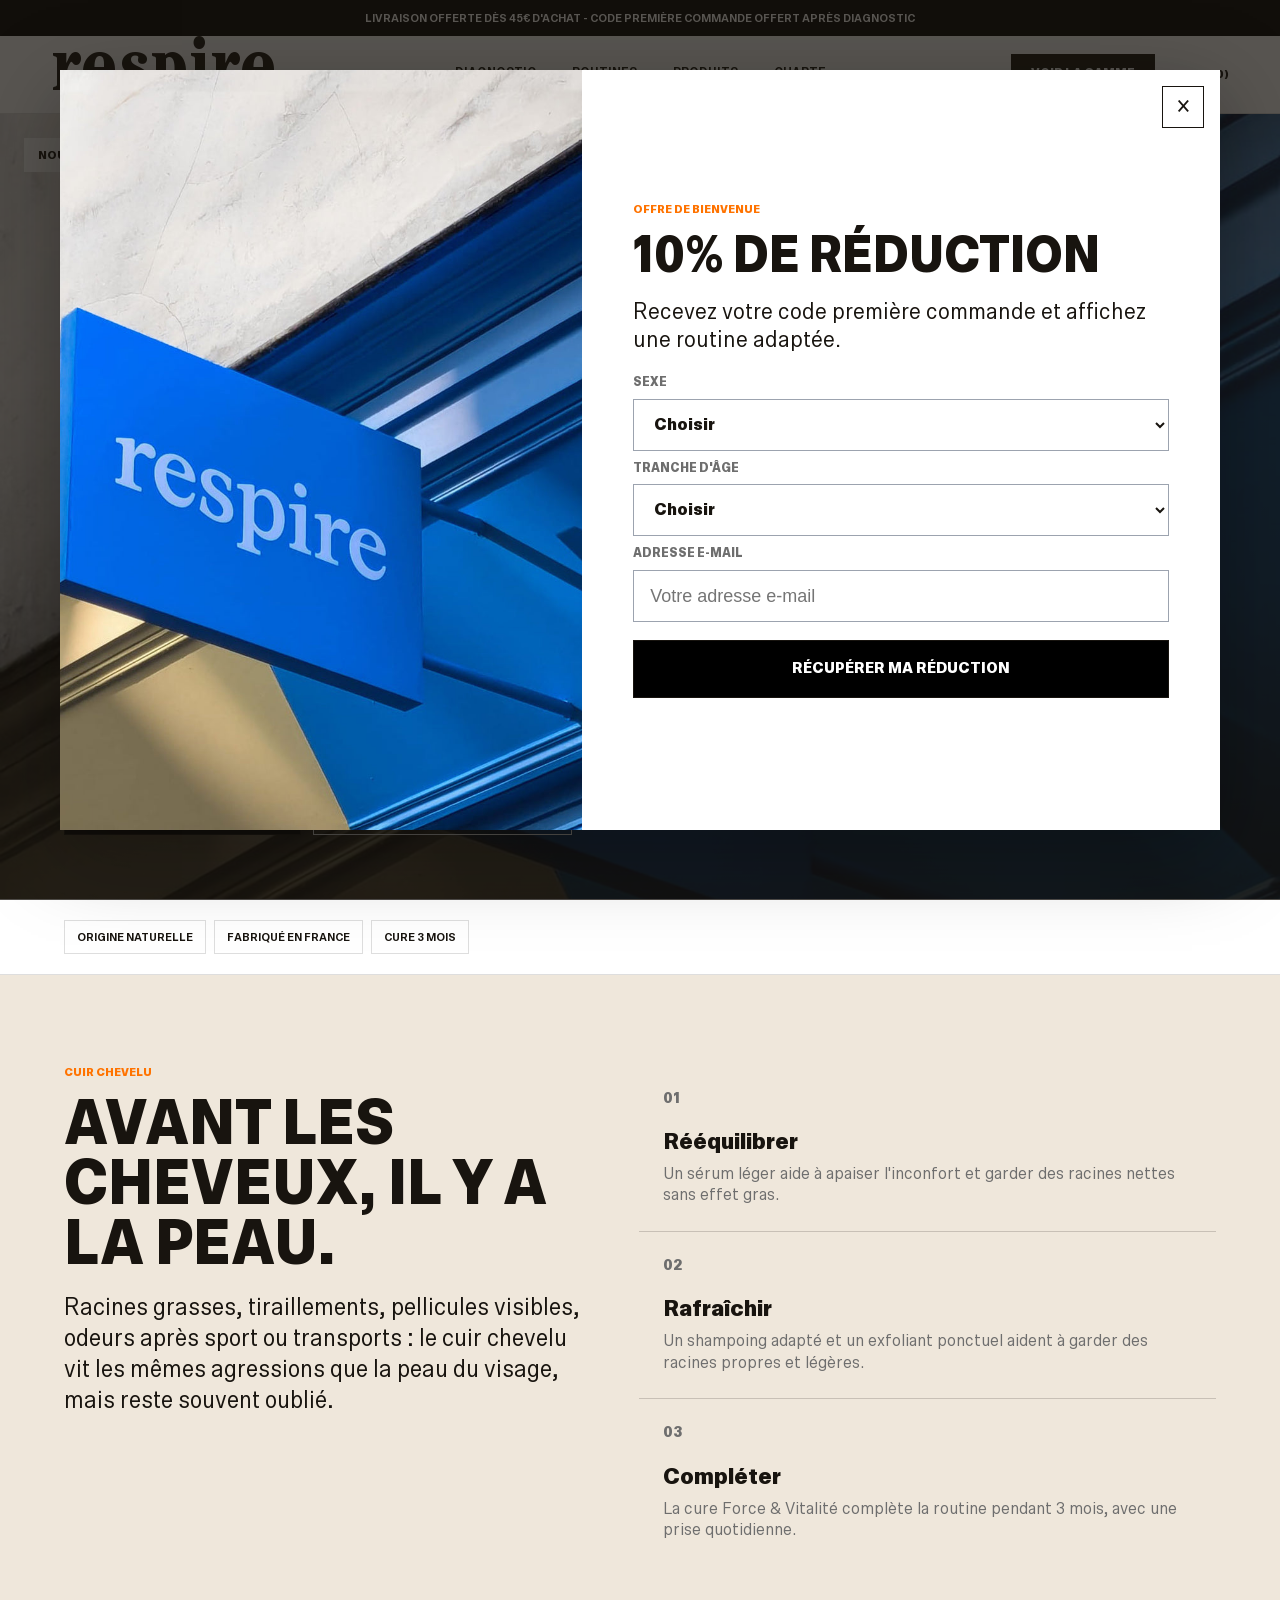
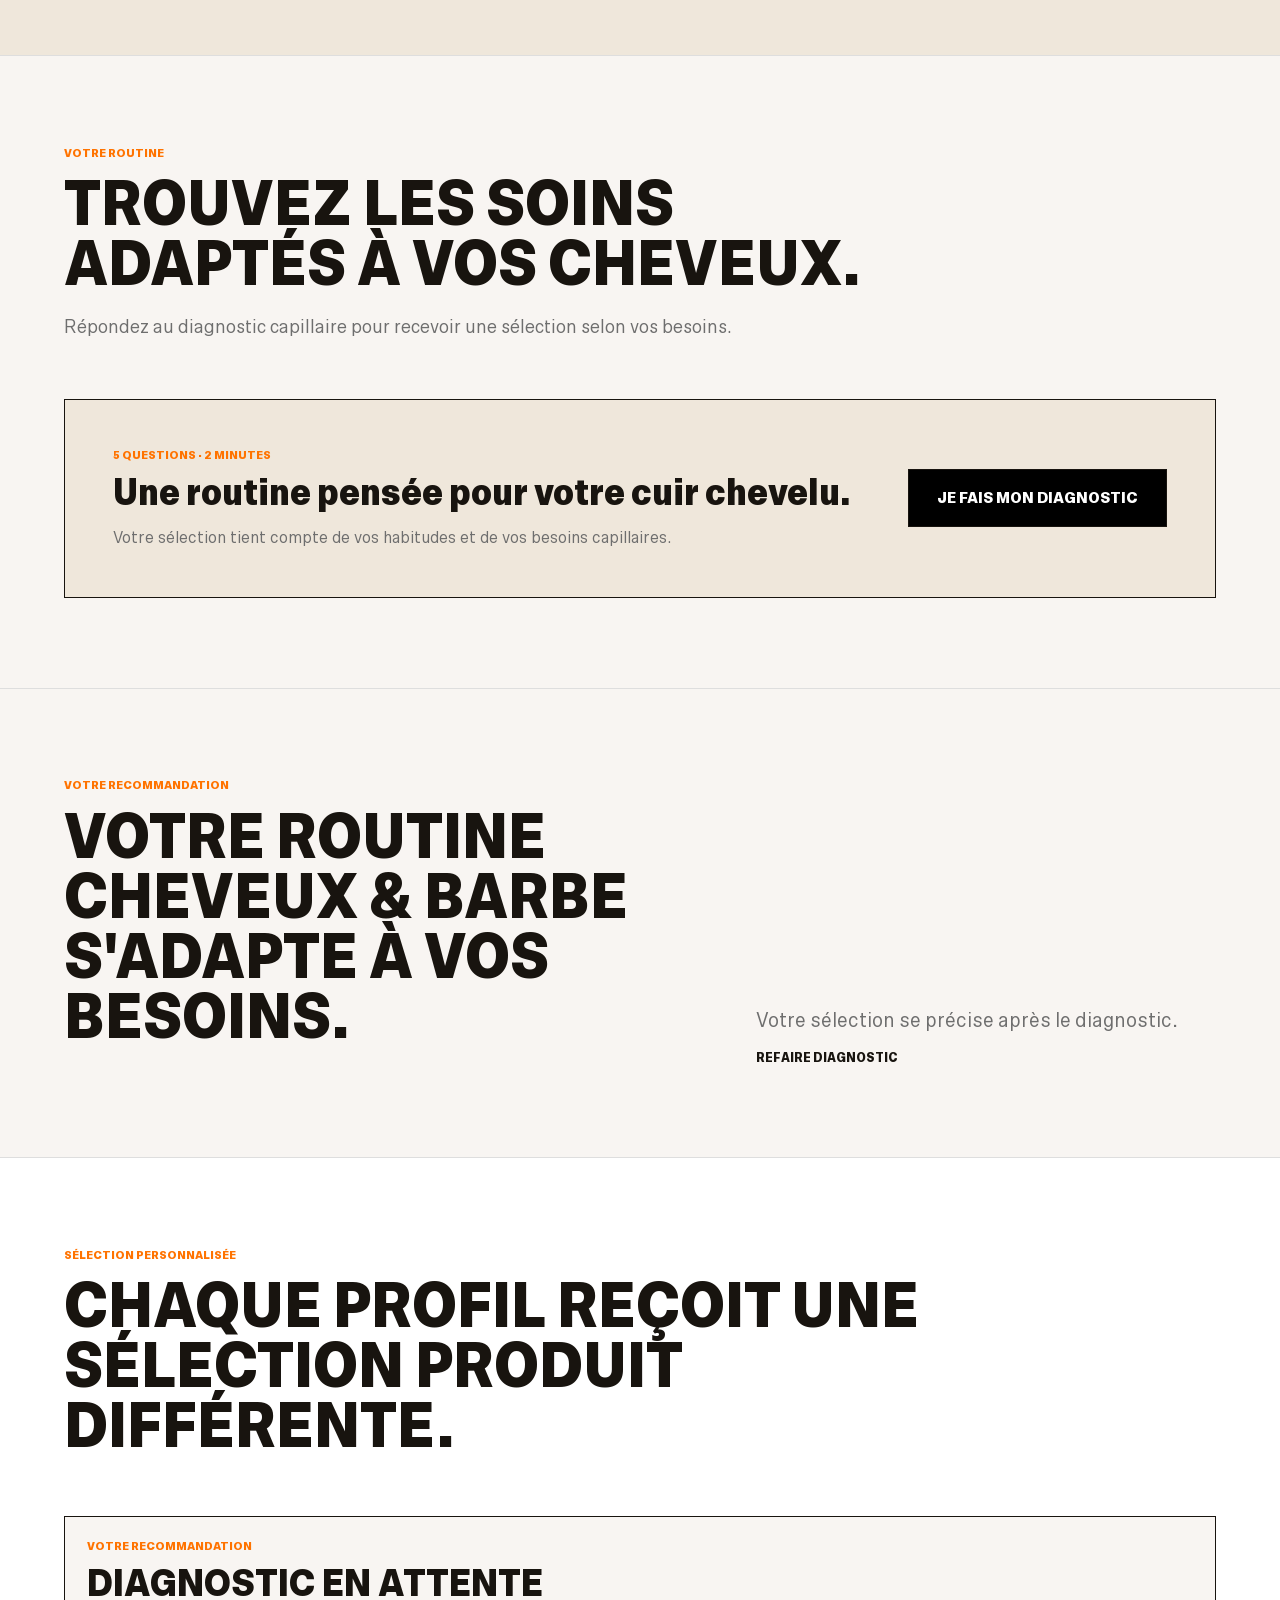
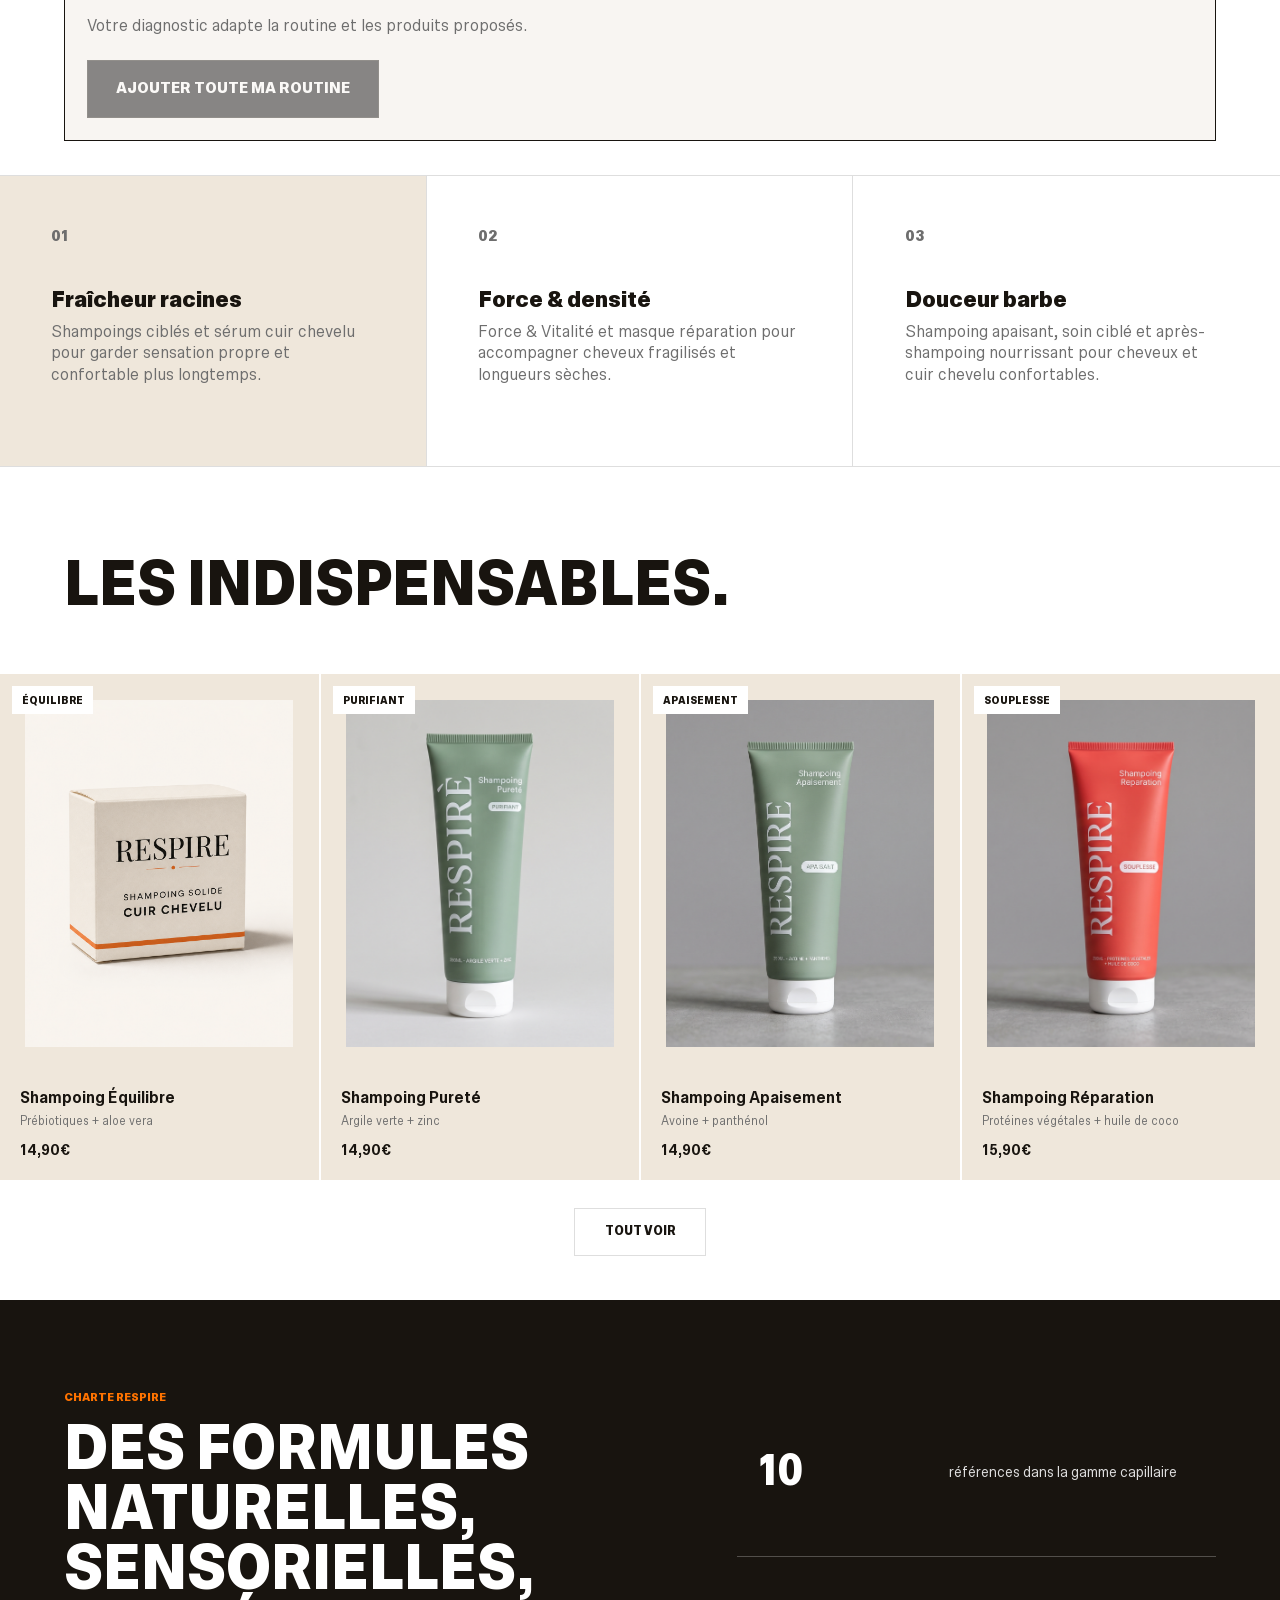
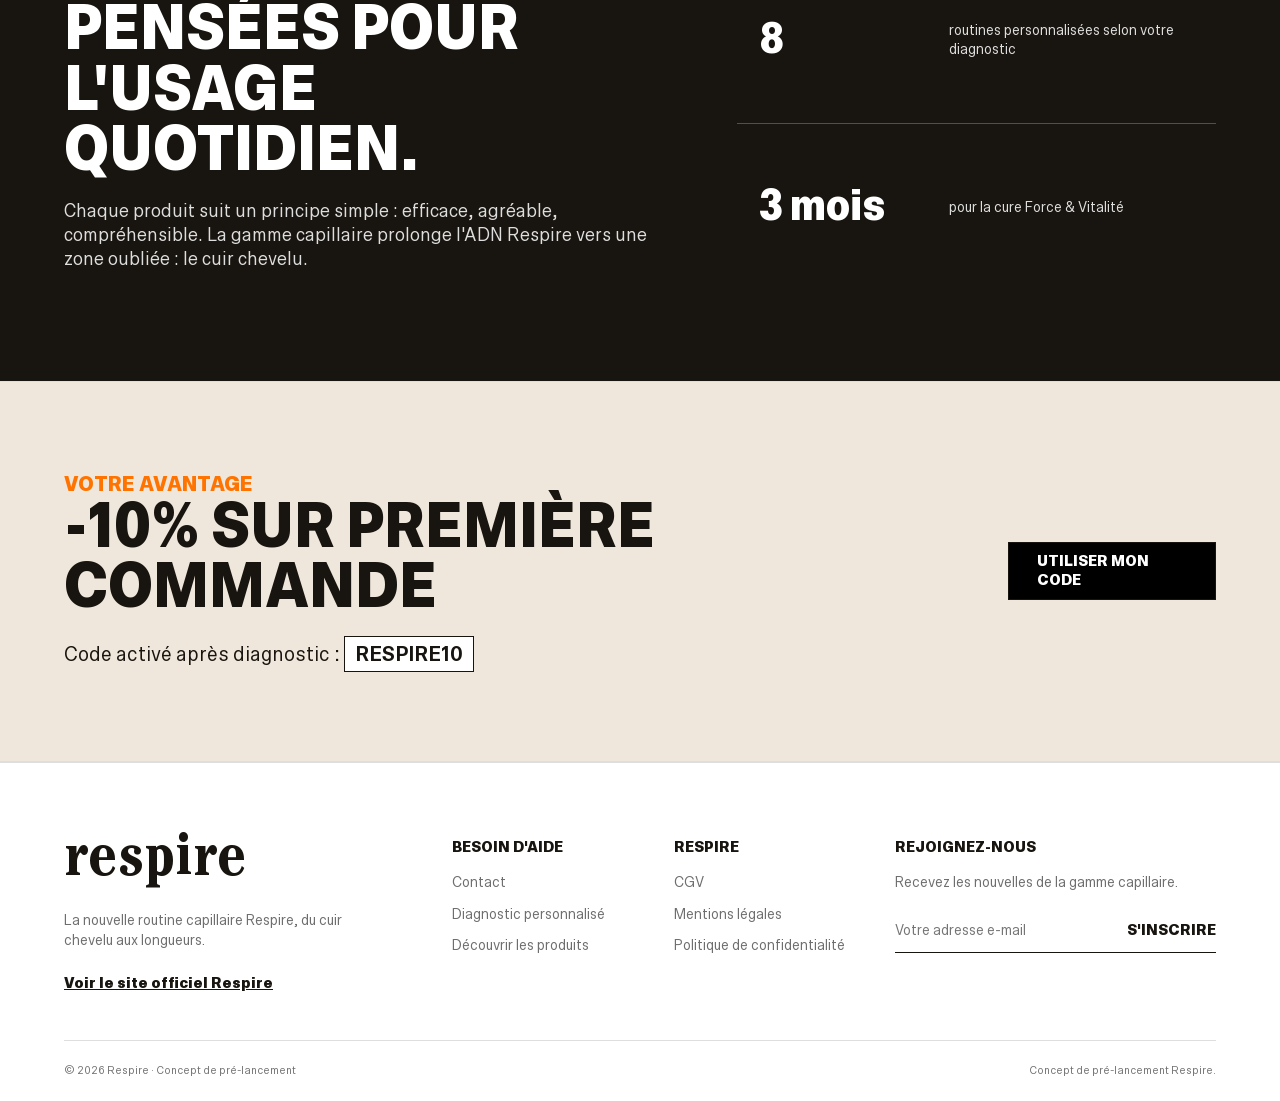
==== commit 7f2b8c45: "fix: uniform product image framing via object-fit cover Sources vary in aspect ratio and product-to-" ====
--- a/index.html
+++ b/index.html
@@ -6,7 +6,7 @@
     <title>Respire Cheveux & Barbe</title>
     <meta name="description" content="Nouvelle gamme Respire Cheveux & Barbe : routines naturelles pour cheveux, cuir chevelu et barbe.">
     <link rel="icon" href="assets/images/respire-og.png">
-    <link rel="stylesheet" href="styles.css?v=20260903-16">
+    <link rel="stylesheet" href="styles.css?v=20260904-1">
   </head>
   <body>
     <div class="announcement">Livraison offerte dès 45€ d'achat - code première commande offert après diagnostic</div>
--- a/styles.css
+++ b/styles.css
@@ -699,8 +699,8 @@
   inset: 0;
   width: 100%;
   height: 100%;
-  padding: 15%;
-  object-fit: contain;
+  padding: 8%;
+  object-fit: cover;
   transition: opacity 0.35s ease;
 }
 
@@ -1135,37 +1135,67 @@
 
 .product-detail-grid {
   display: grid;
-  grid-template-columns: minmax(0, 1fr) minmax(320px, 0.8fr);
-  gap: clamp(34px, 7vw, 100px);
-  align-items: center;
-}
-
-.product-detail-image {
-  aspect-ratio: 1 / 1;
-  background: var(--soft);
+  grid-template-columns: minmax(0, 1.3fr) minmax(320px, 0.9fr);
+  gap: clamp(34px, 7vw, 72px);
+  align-items: start;
 }
 
 .product-gallery {
   min-width: 0;
-}
-
-.product-thumbnails {
-  display: flex;
+  display: flex;
+  gap: 12px;
+}
+
+.product-thumb-rail {
+  display: flex;
+  flex-direction: column;
   gap: 10px;
-  margin-top: 12px;
-}
-
-.product-thumbnails button {
-  width: 72px;
-  height: 72px;
+  flex: 0 0 auto;
+}
+
+.product-thumb-rail button {
+  position: relative;
+  width: 64px;
+  height: 64px;
   padding: 0;
-  border: 1px solid var(--ink);
+  border: 1px solid var(--line);
   background: var(--soft);
   cursor: pointer;
 }
 
-.product-thumbnails img {
+.product-thumb-rail button.is-selected {
+  border-color: var(--ink);
+}
+
+.product-thumb-rail img {
+  width: 100%;
+  height: 100%;
   object-fit: contain;
+}
+
+.thumb-play {
+  position: absolute;
+  inset: 0;
+  display: flex;
+  align-items: center;
+  justify-content: center;
+  background: rgba(0, 0, 0, 0.35);
+  color: #fff;
+  font-size: 14px;
+}
+
+.product-detail-image {
+  position: relative;
+  flex: 1;
+  aspect-ratio: 4 / 5;
+  background: var(--soft);
+  overflow: hidden;
+}
+
+.product-detail-image video {
+  width: 100%;
+  height: 100%;
+  object-fit: cover;
 }
 
 .product-status {
@@ -1174,6 +1204,12 @@
   font-size: 12px;
   font-weight: 900;
   text-transform: uppercase;
+}
+
+.product-detail-subtitle {
+  margin-bottom: 18px;
+  color: var(--muted);
+  font-size: 18px;
 }
 
 .product-benefits {
@@ -1184,24 +1220,32 @@
 }
 
 .product-benefits span {
-  padding: 9px 12px;
+  padding: 8px 14px;
   border: 1px solid var(--line);
+  border-radius: 999px;
   font-size: 12px;
   font-weight: 700;
-}
-
-.shipping-points {
-  display: grid;
-  gap: 8px;
-  margin: 24px 0 30px;
-  padding: 18px 0;
+  text-transform: uppercase;
+}
+
+.product-cta {
+  width: 100%;
+  min-height: 56px;
+  margin-bottom: 16px;
+  font-size: 14px;
+}
+
+.shipping-row {
+  display: flex;
+  justify-content: space-between;
+  margin: 0 0 24px;
+  padding: 16px 0;
   border-top: 1px solid var(--line);
-  border-bottom: 1px solid var(--line);
   color: var(--muted);
   font-size: 13px;
 }
 
-.shipping-points strong {
+.shipping-row strong {
   color: var(--ink);
 }
 
@@ -1289,27 +1333,17 @@
 }
 
 .product-detail-copy h1 {
-  font-size: clamp(44px, 6vw, 86px);
-}
-
-.product-detail-desc {
-  max-width: 560px;
-  color: var(--muted);
-  font-size: 22px;
-}
-
-.product-detail-price {
-  margin-bottom: 28px;
-  font-size: 28px;
-  font-weight: 900;
-}
-
-.product-detail-copy dl {
-  margin: 0 0 30px;
+  margin-bottom: 6px;
+  font-size: clamp(32px, 3.6vw, 48px);
+  text-transform: none;
+}
+
+.product-specs {
+  margin: 0 0 20px;
   border-top: 1px solid var(--line);
 }
 
-.product-detail-copy dl div {
+.product-specs div {
   display: grid;
   grid-template-columns: 110px 1fr;
   gap: 16px;
@@ -1317,13 +1351,13 @@
   border-bottom: 1px solid var(--line);
 }
 
-.product-detail-copy dt {
+.product-specs dt {
   font-size: 12px;
   font-weight: 900;
   text-transform: uppercase;
 }
 
-.product-detail-copy dd {
+.product-specs dd {
   margin: 0;
   color: var(--muted);
 }
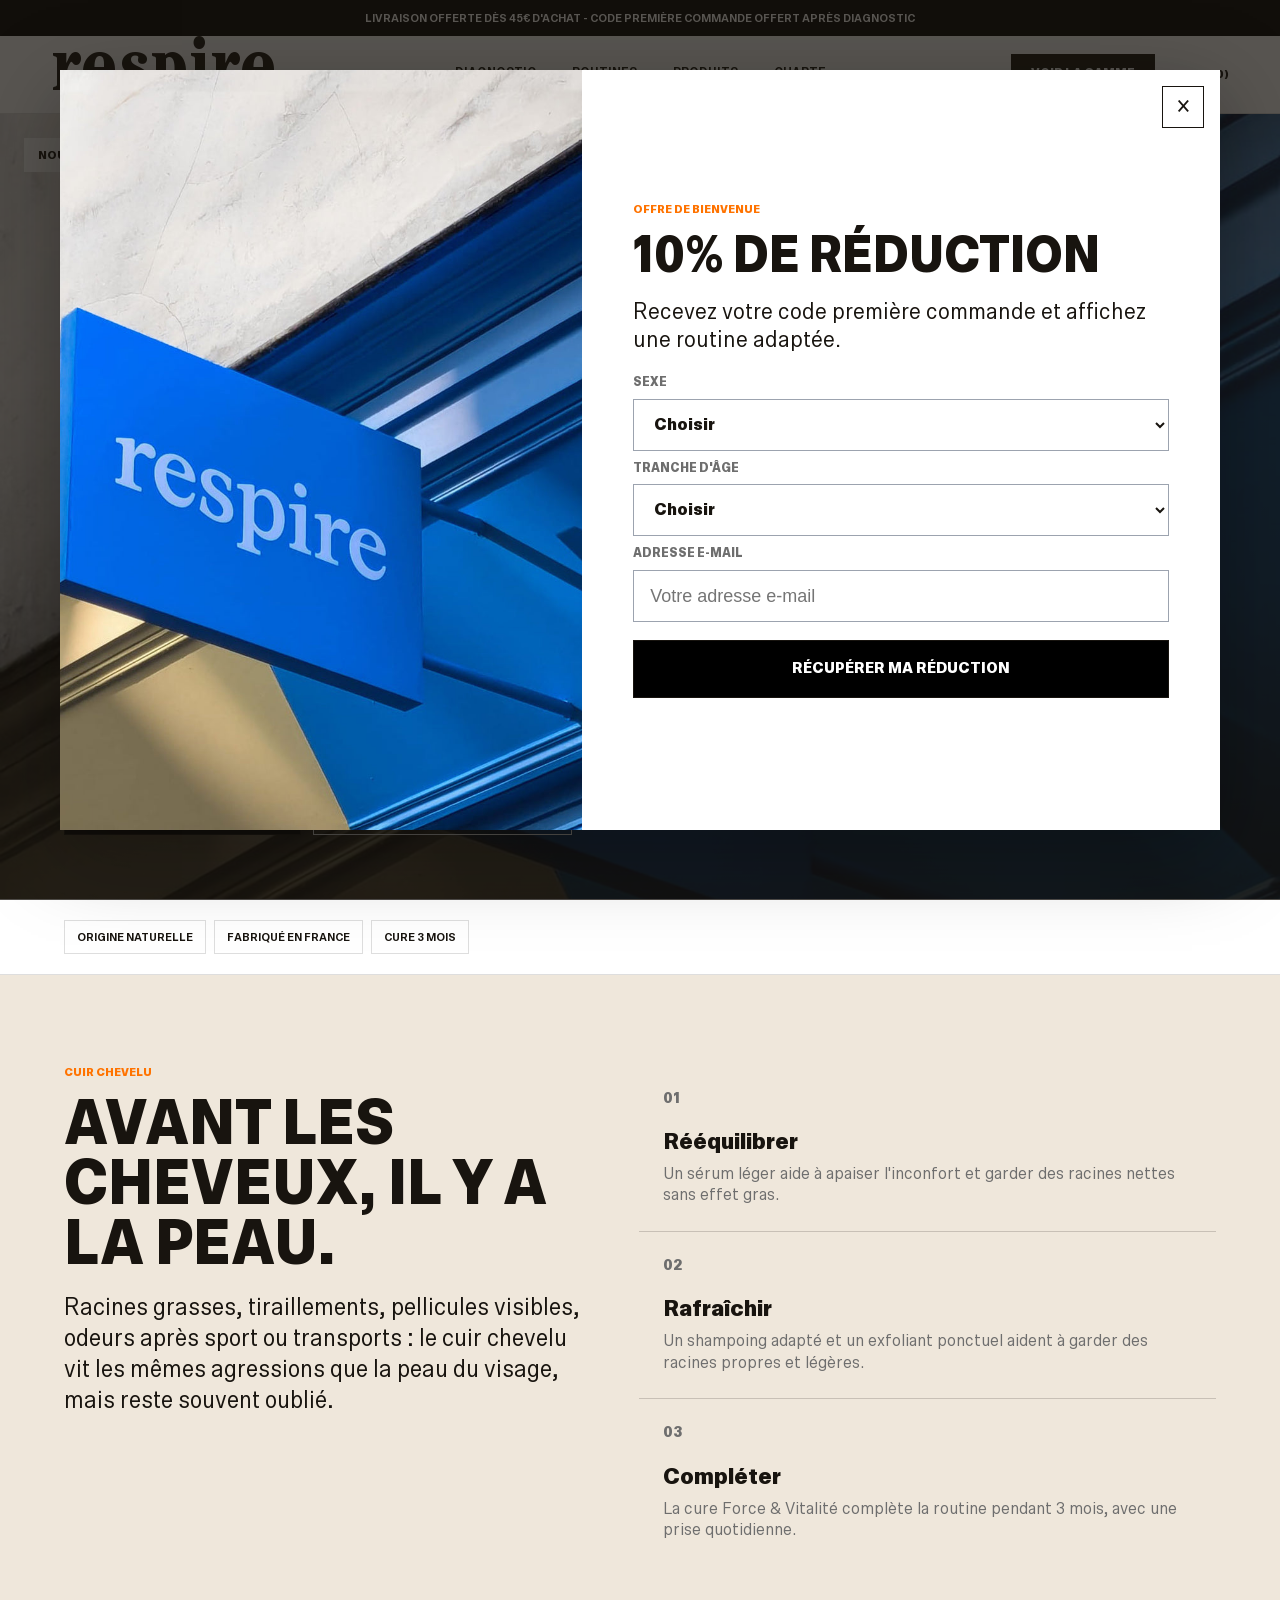
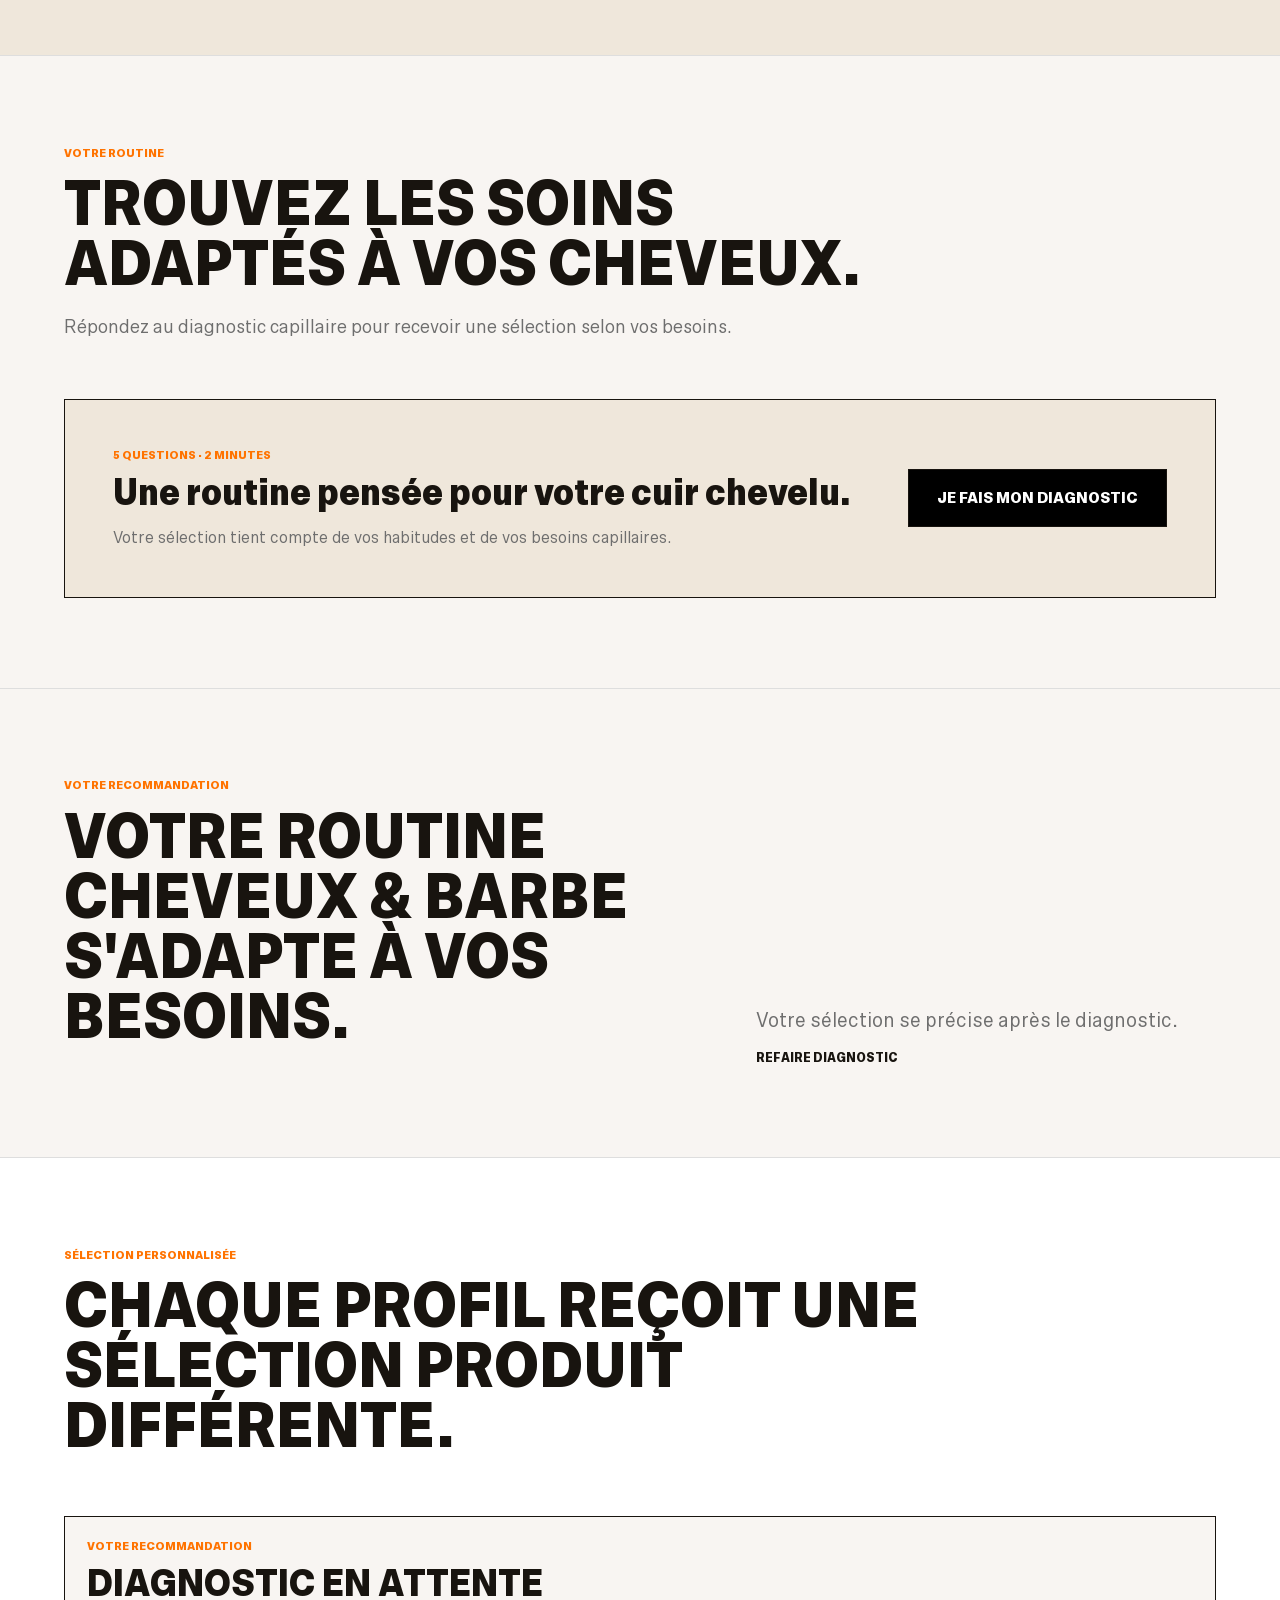
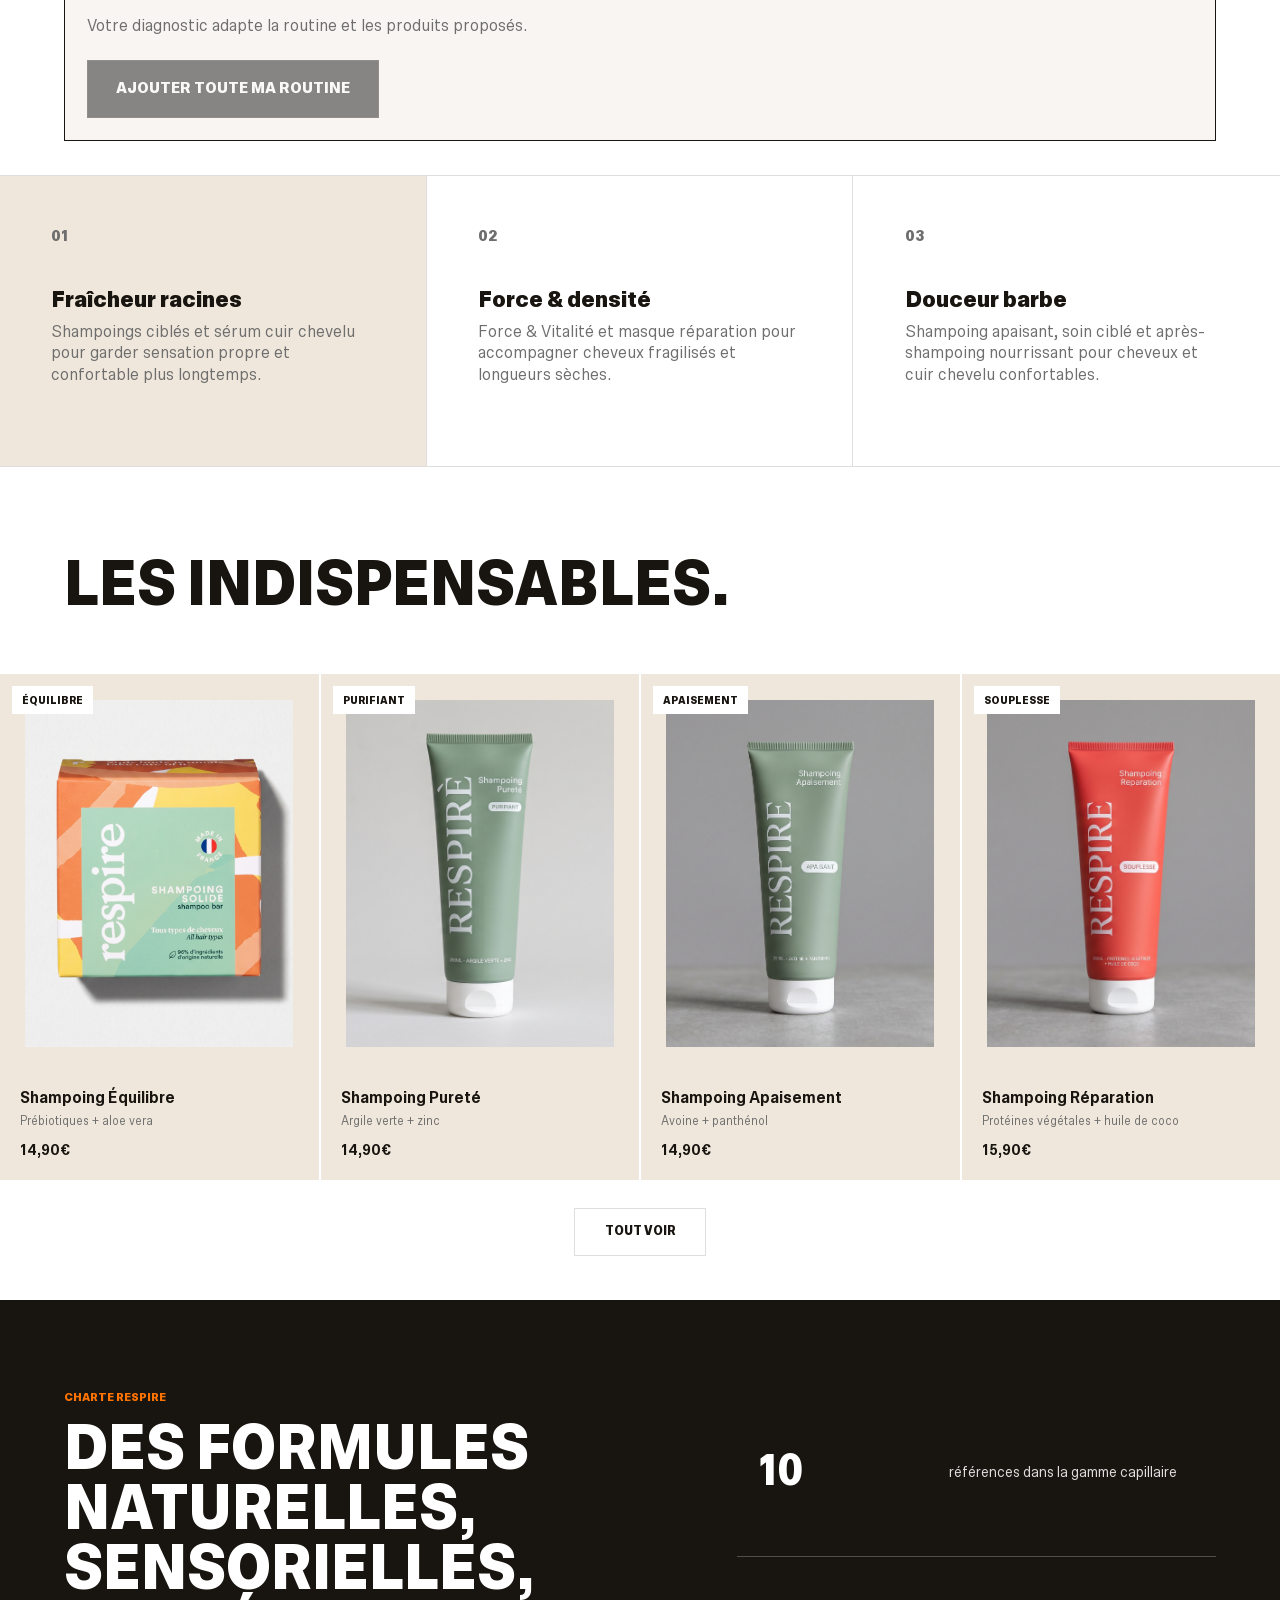
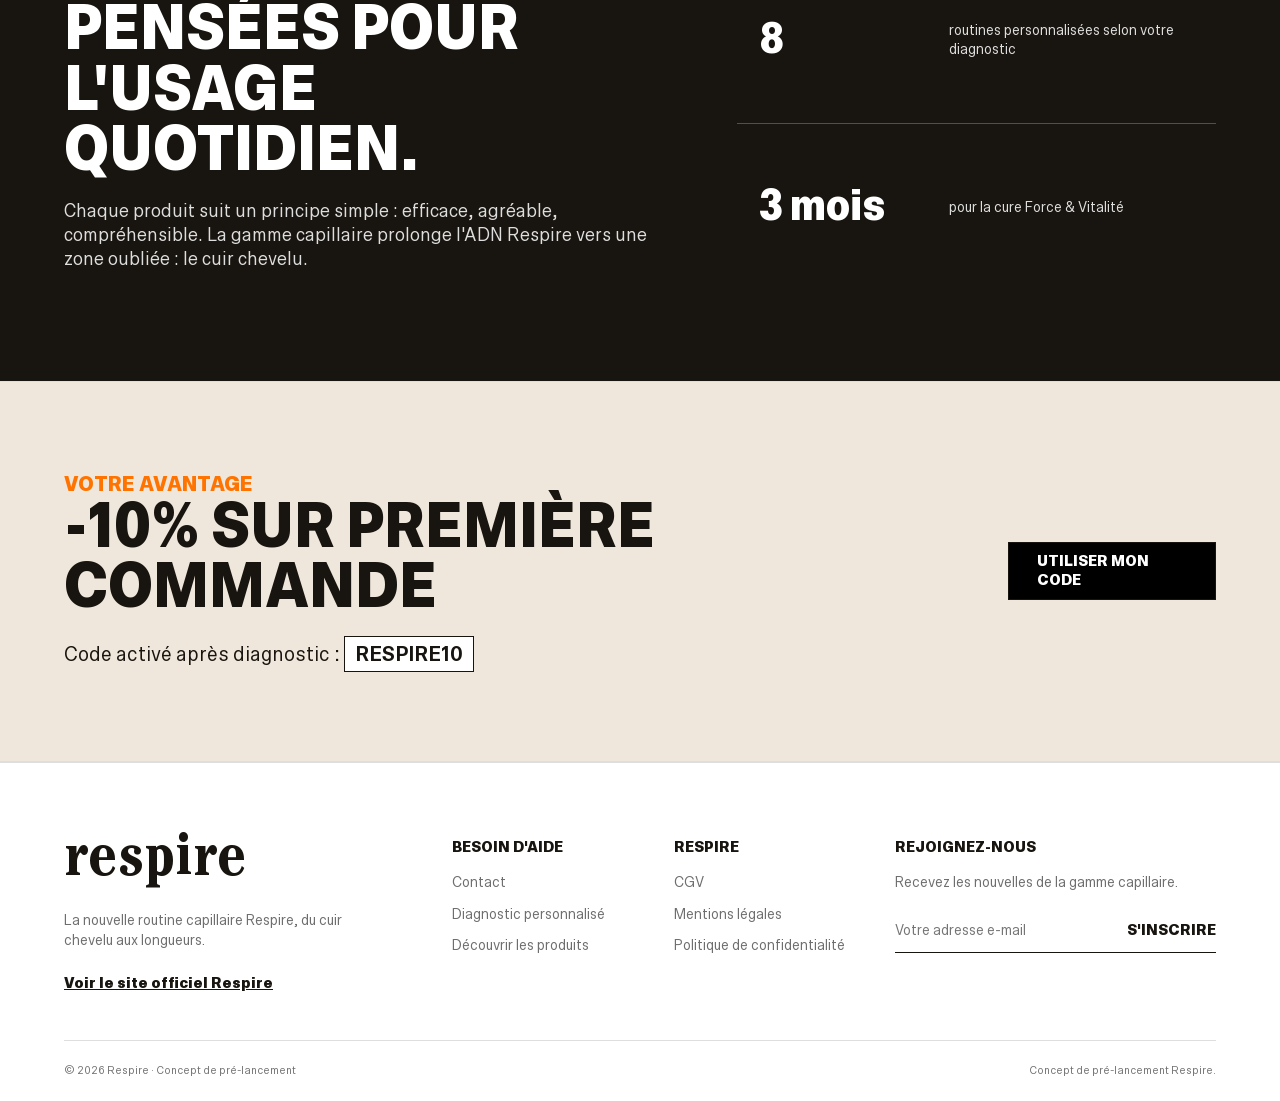
==== commit 80f88f0b: "fix: replace shampoing equilibre packshot with real product photo Real packaging (respire.co shampoo" ====
--- a/index.html
+++ b/index.html
@@ -138,7 +138,7 @@
         </div>
 
         <div class="products">
-          <article class="product-card" data-product-card="0"><div class="product-image"><a class="product-image-link" data-product-link href="product.html?product=shampoingEquilibre"><img data-product-image src="assets/images/concept-products/shampoing-solide-cuir-chevelu.png" alt="Shampoing solide Respire Équilibre"><img class="product-image-hover" data-product-hover-image src="assets/images/product-lifestyle/hydratation.png" alt=""></a><span class="badge" data-product-badge>Équilibre</span><button class="product-hover-cta" type="button" data-track="add">Ajouter</button></div><div class="product-info"><h3 data-product-title>Shampoing Équilibre</h3><p class="product-meta" data-product-meta>Prébiotiques + aloe vera</p><div class="price-row"><strong data-product-price>14,90€</strong></div></div></article>
+          <article class="product-card" data-product-card="0"><div class="product-image"><a class="product-image-link" data-product-link href="product.html?product=shampoingEquilibre"><img data-product-image src="assets/images/concept-products/shampoing-solide-cuir-chevelu-v2.png" alt="Shampoing solide Respire Équilibre"><img class="product-image-hover" data-product-hover-image src="assets/images/product-lifestyle/hydratation.png" alt=""></a><span class="badge" data-product-badge>Équilibre</span><button class="product-hover-cta" type="button" data-track="add">Ajouter</button></div><div class="product-info"><h3 data-product-title>Shampoing Équilibre</h3><p class="product-meta" data-product-meta>Prébiotiques + aloe vera</p><div class="price-row"><strong data-product-price>14,90€</strong></div></div></article>
           <article class="product-card" data-product-card="1"><div class="product-image"><a class="product-image-link" data-product-link href="product.html?product=shampoingPurete"><img data-product-image src="assets/images/concept-products/shampoing-purete-v2.png" alt="Shampoing Respire Pureté vert"><img class="product-image-hover" data-product-hover-image src="assets/images/product-lifestyle/cuir-chevelu.png" alt=""></a><span class="badge" data-product-badge>Purifiant</span><button class="product-hover-cta" type="button" data-track="add">Ajouter</button></div><div class="product-info"><h3 data-product-title>Shampoing Pureté</h3><p class="product-meta" data-product-meta>Argile verte + zinc</p><div class="price-row"><strong data-product-price>14,90€</strong></div></div></article>
           <article class="product-card" data-product-card="2"><div class="product-image"><a class="product-image-link" data-product-link href="product.html?product=shampoingApaisement"><img data-product-image src="assets/images/concept-products/shampoing-apaisement-v2.png" alt="Shampoing Respire Apaisement vert"><img class="product-image-hover" data-product-hover-image src="assets/images/product-lifestyle/cuir-chevelu.png" alt=""></a><span class="badge" data-product-badge>Apaisement</span><button class="product-hover-cta" type="button" data-track="add">Ajouter</button></div><div class="product-info"><h3 data-product-title>Shampoing Apaisement</h3><p class="product-meta" data-product-meta>Avoine + panthénol</p><div class="price-row"><strong data-product-price>14,90€</strong></div></div></article>
           <article class="product-card" data-product-card="3"><div class="product-image"><a class="product-image-link" data-product-link href="product.html?product=shampoingReparation"><img data-product-image src="assets/images/concept-products/shampoing-reparation-v2.png" alt="Shampoing Respire Réparation rouge"><img class="product-image-hover" data-product-hover-image src="assets/images/product-lifestyle/reparation.png" alt=""></a><span class="badge" data-product-badge>Souplesse</span><button class="product-hover-cta" type="button" data-track="add">Ajouter</button></div><div class="product-info"><h3 data-product-title>Shampoing Réparation</h3><p class="product-meta" data-product-meta>Protéines végétales + huile de coco</p><div class="price-row"><strong data-product-price>15,90€</strong></div></div></article>
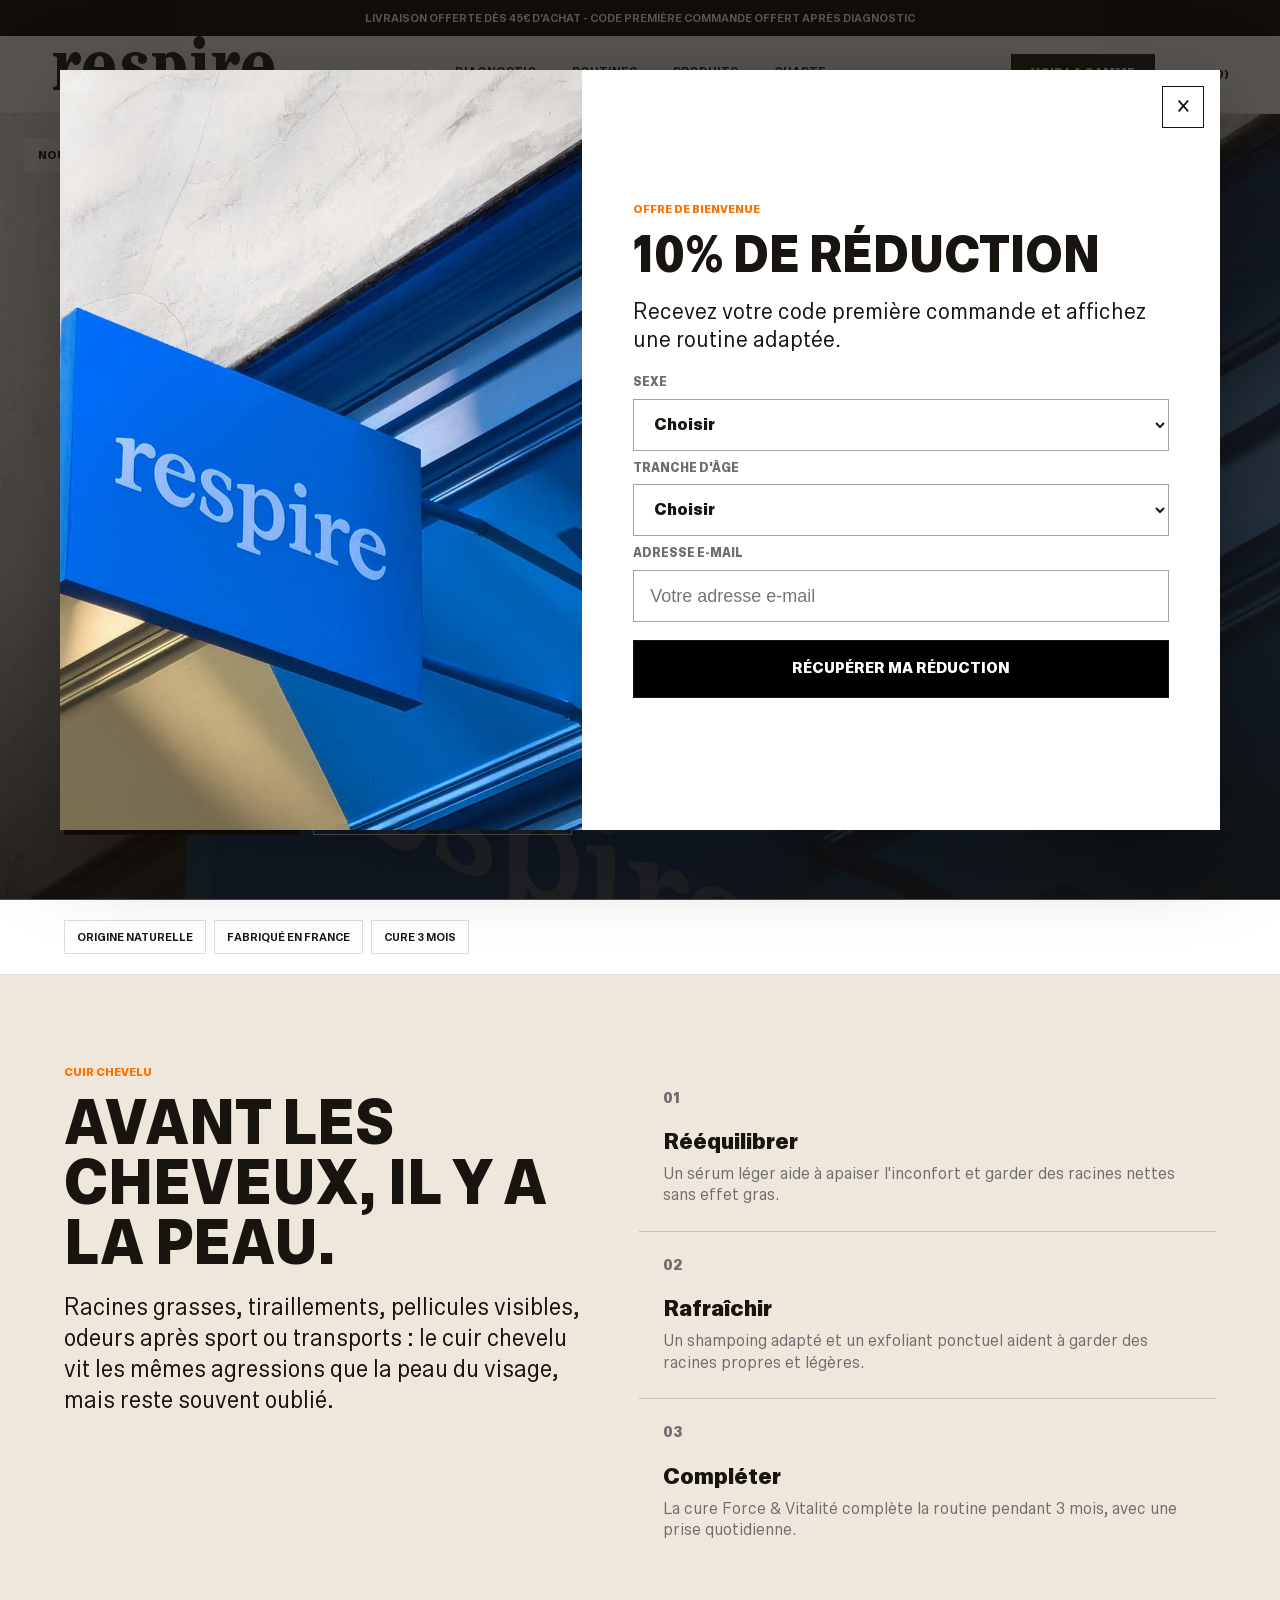
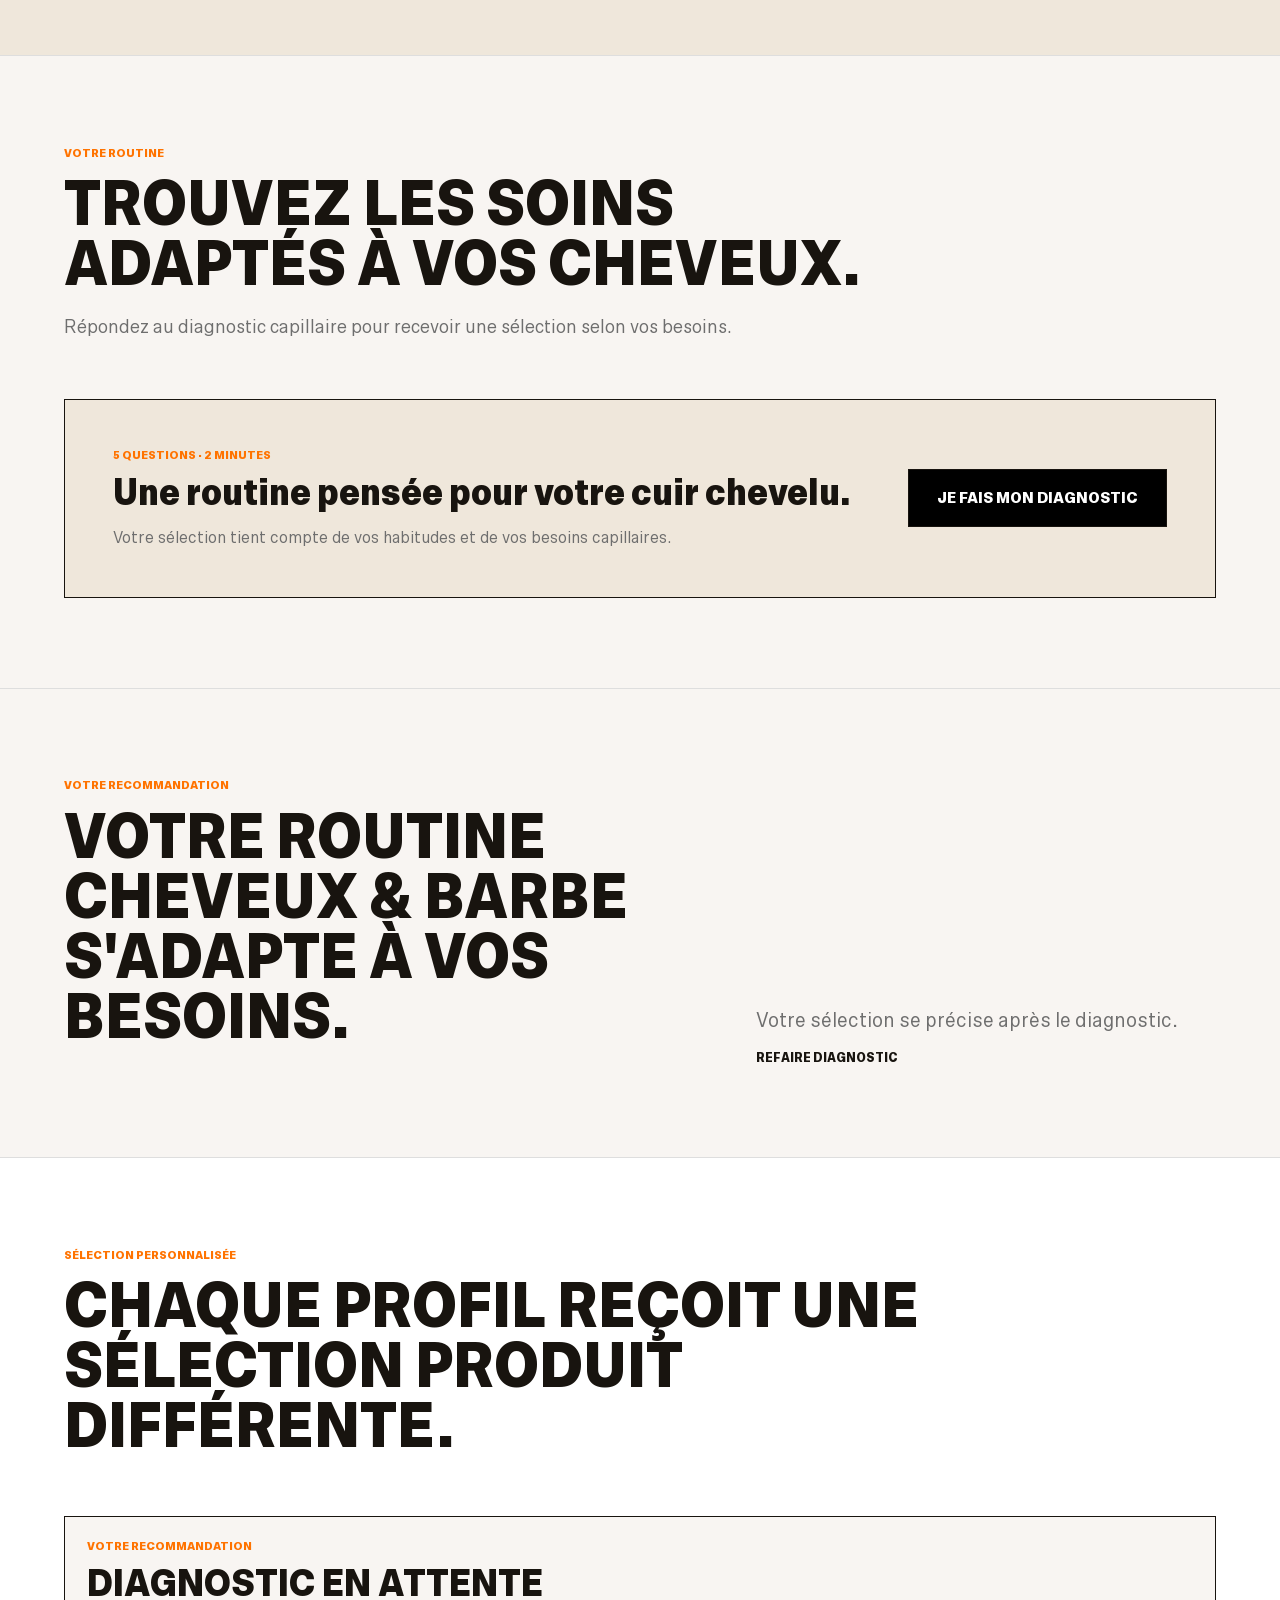
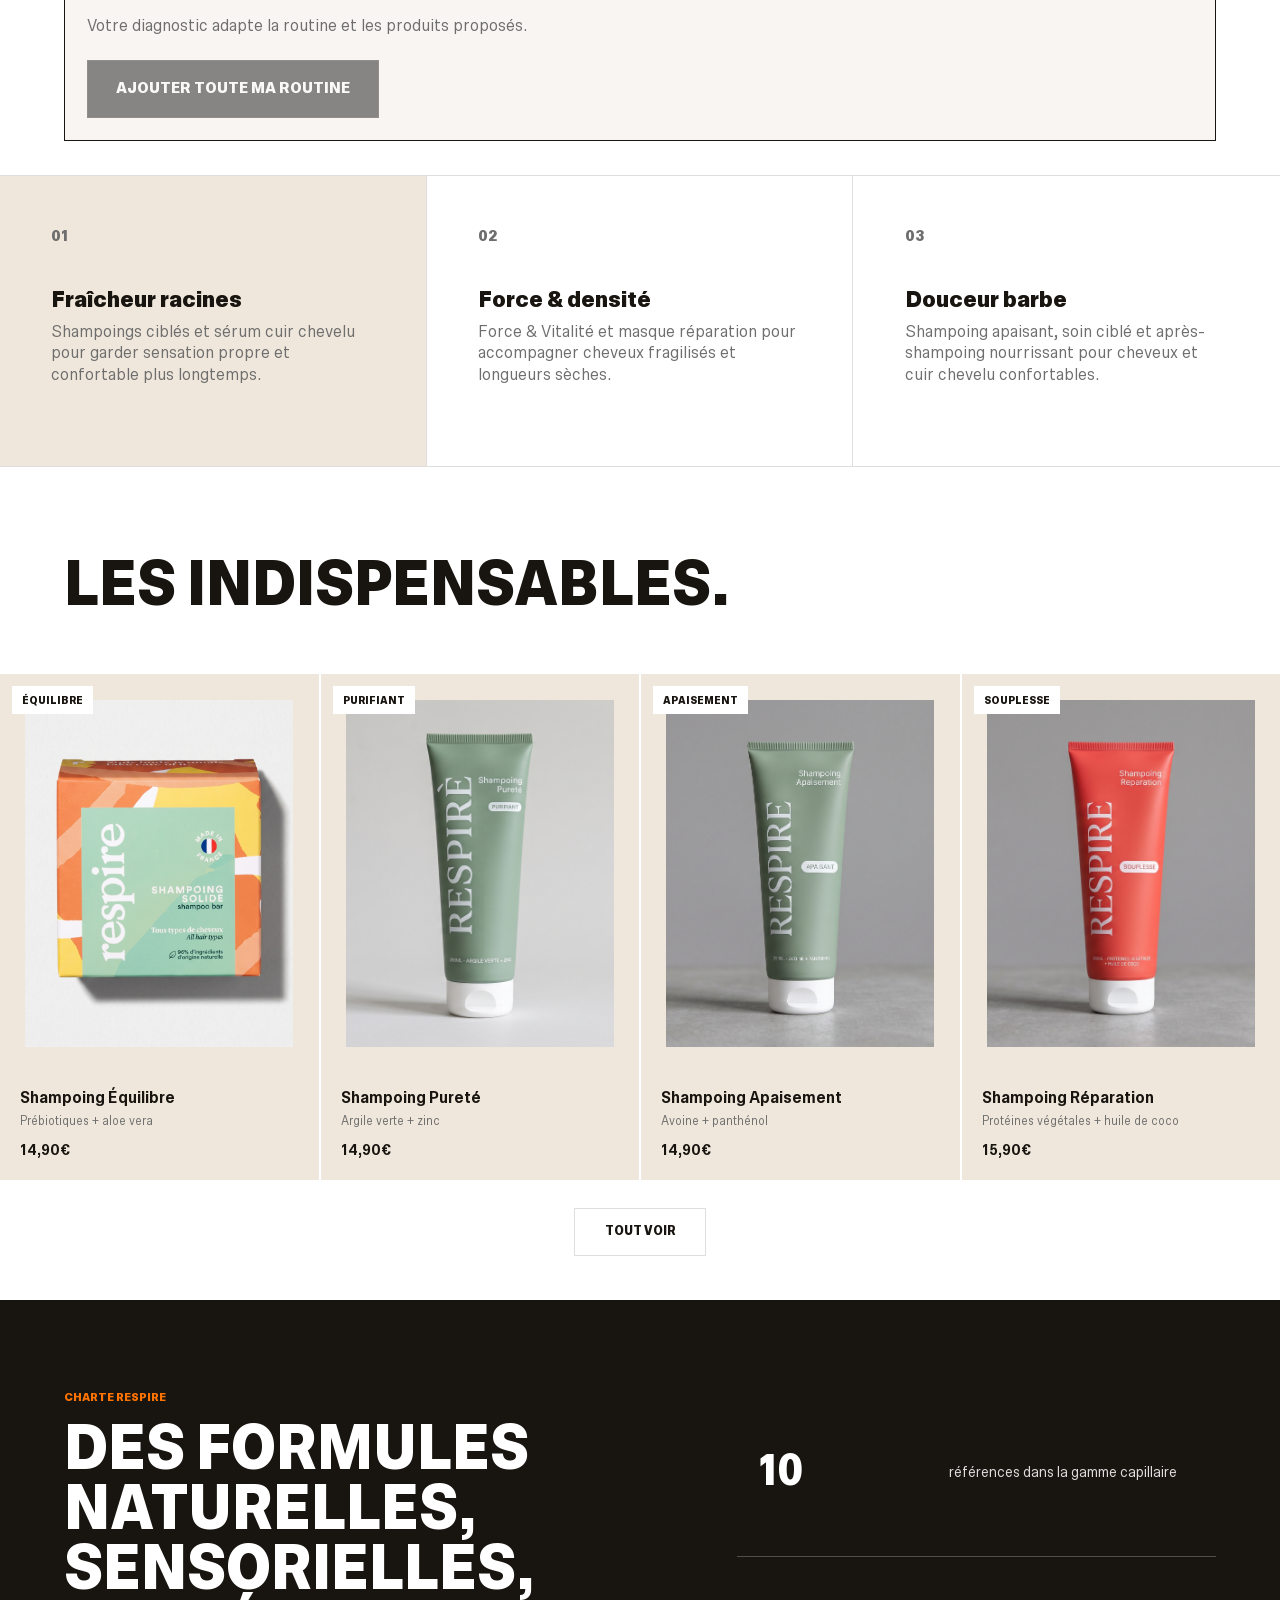
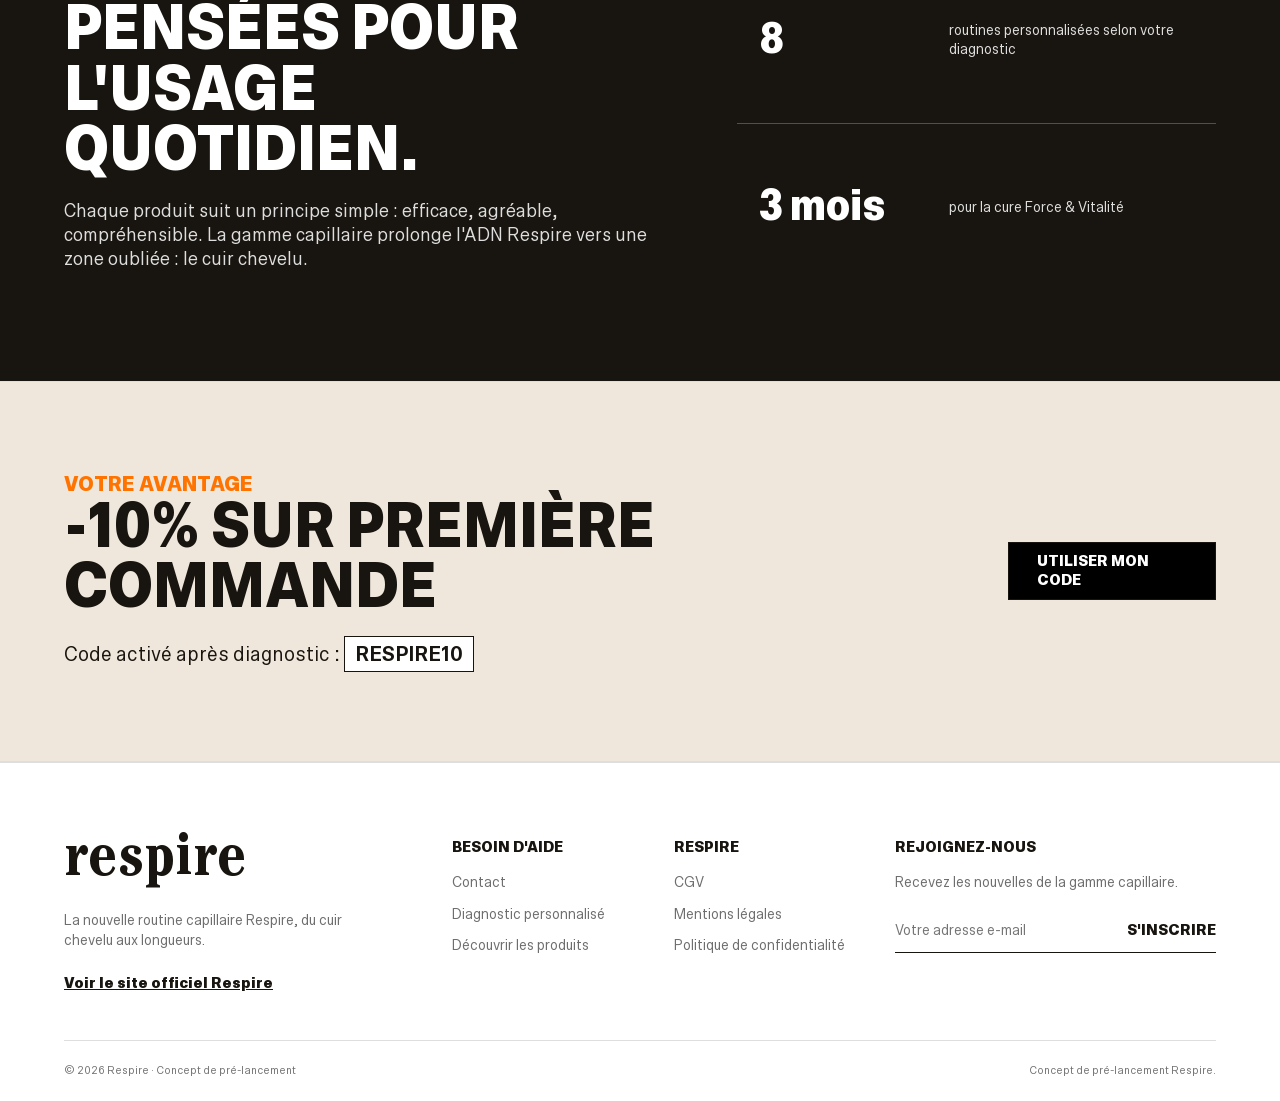
==== commit 9341e147: "fix: align hero image to top so faces stay in frame object-fit: cover was center-cropping portrait h" ====
--- a/index.html
+++ b/index.html
@@ -6,7 +6,7 @@
     <title>Respire Cheveux & Barbe</title>
     <meta name="description" content="Nouvelle gamme Respire Cheveux & Barbe : routines naturelles pour cheveux, cuir chevelu et barbe.">
     <link rel="icon" href="assets/images/respire-og.png">
-    <link rel="stylesheet" href="styles.css?v=20260904-1">
+    <link rel="stylesheet" href="styles.css?v=20260904-2">
   </head>
   <body>
     <div class="announcement">Livraison offerte dès 45€ d'achat - code première commande offert après diagnostic</div>
--- a/styles.css
+++ b/styles.css
@@ -375,6 +375,7 @@
   width: 100%;
   height: 100%;
   object-fit: cover;
+  object-position: top center;
 }
 
 .diagnostic-band,
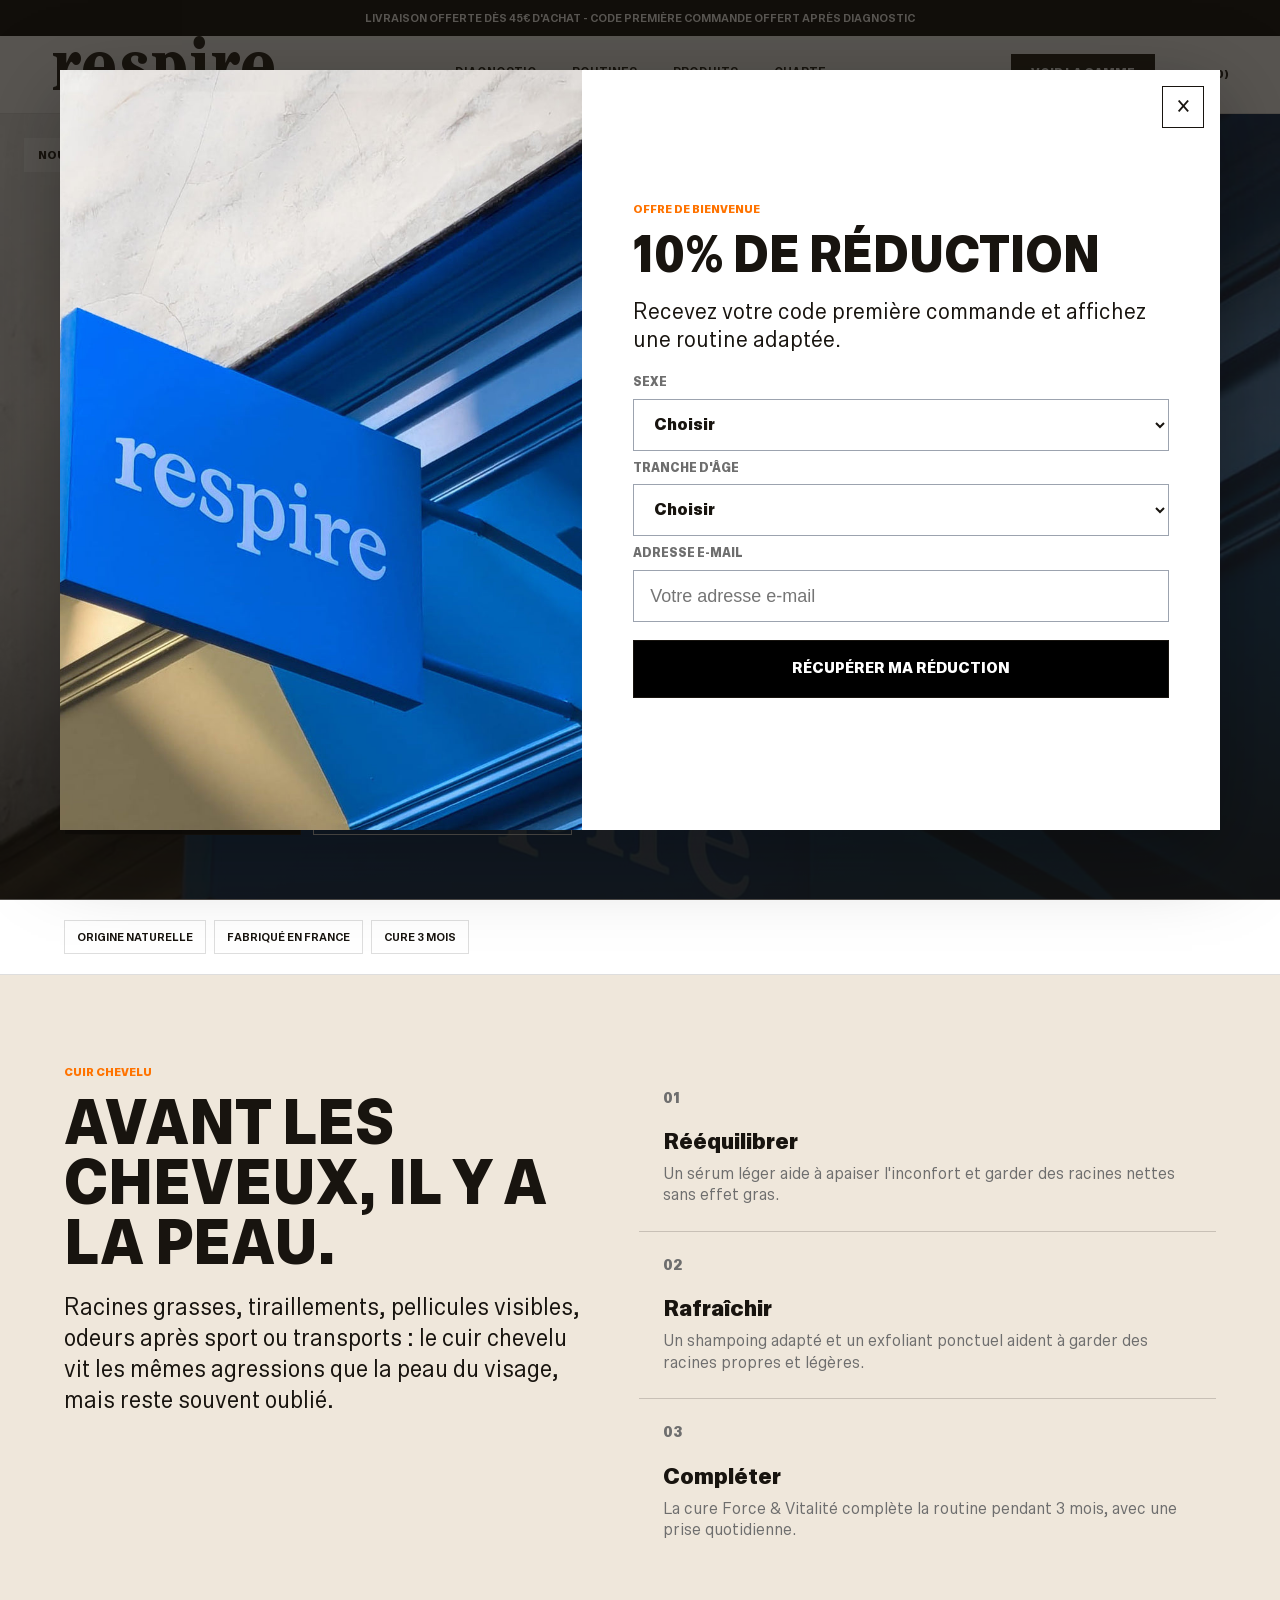
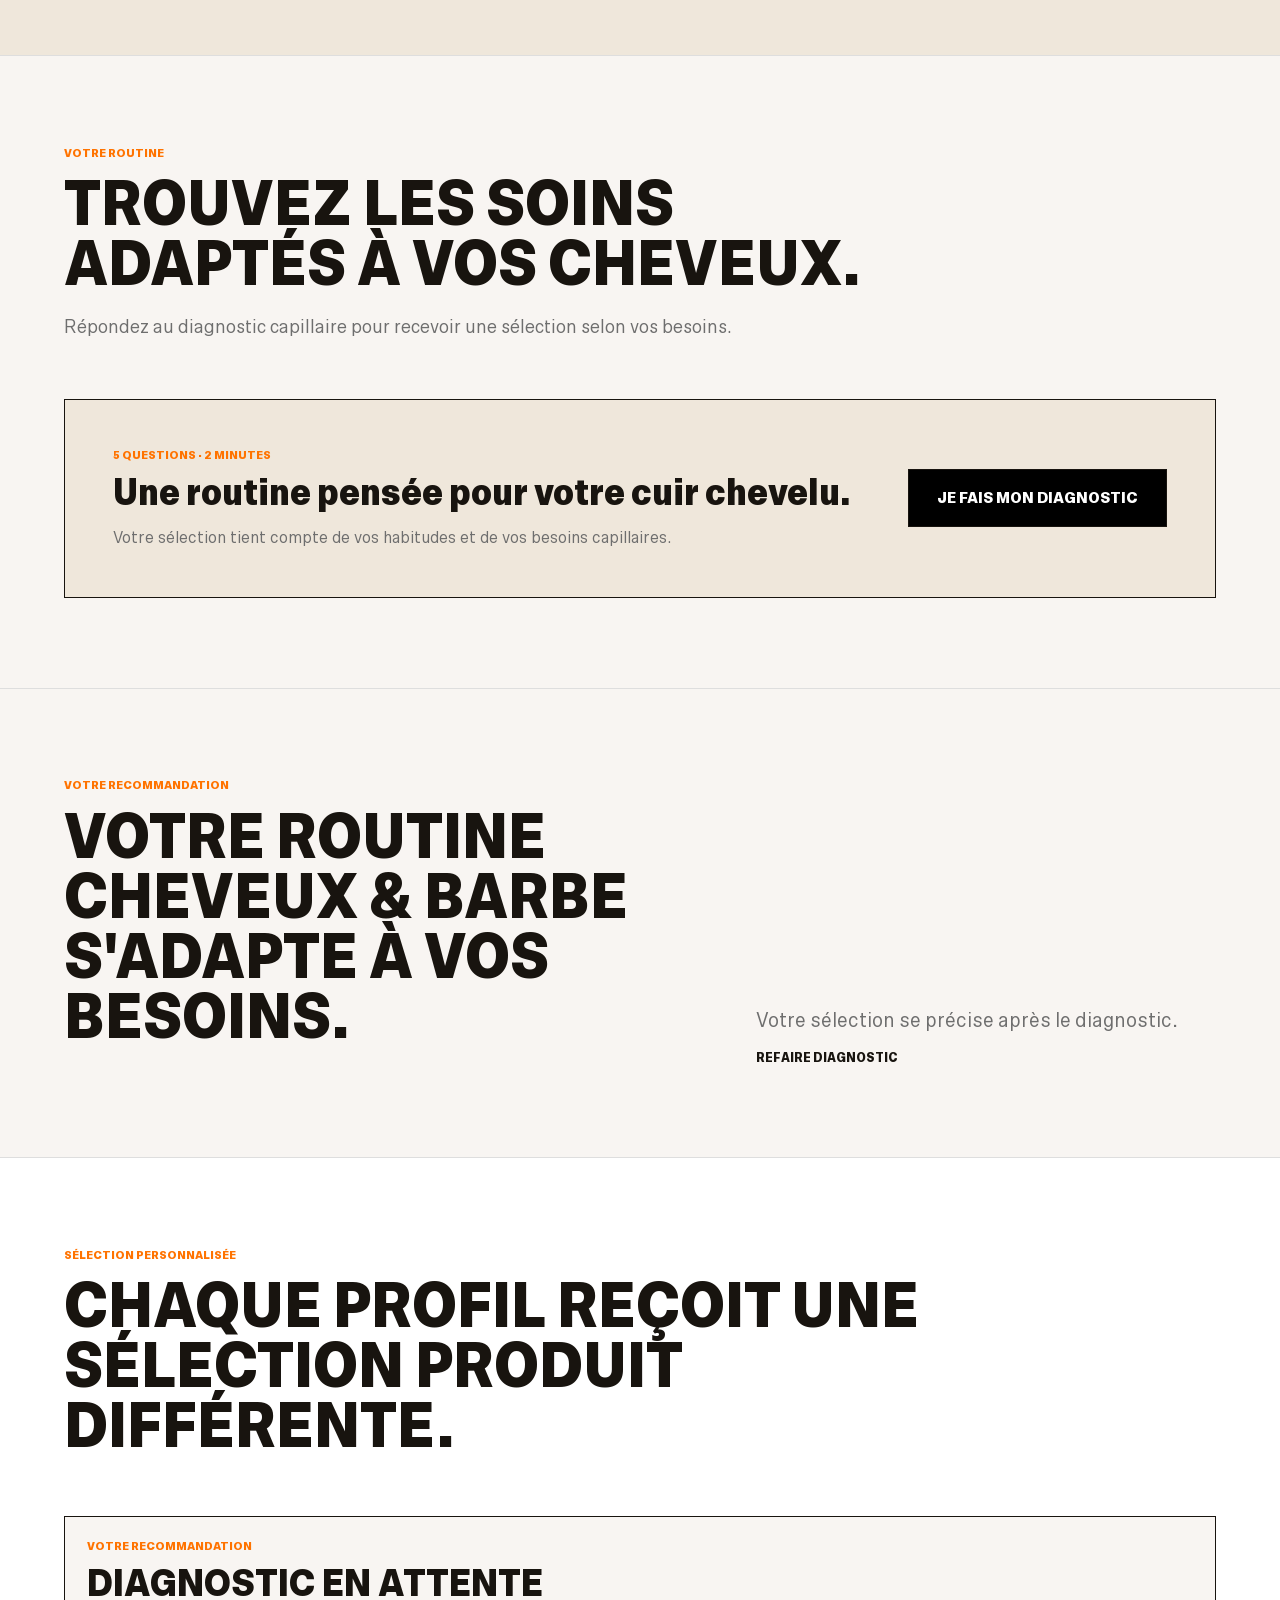
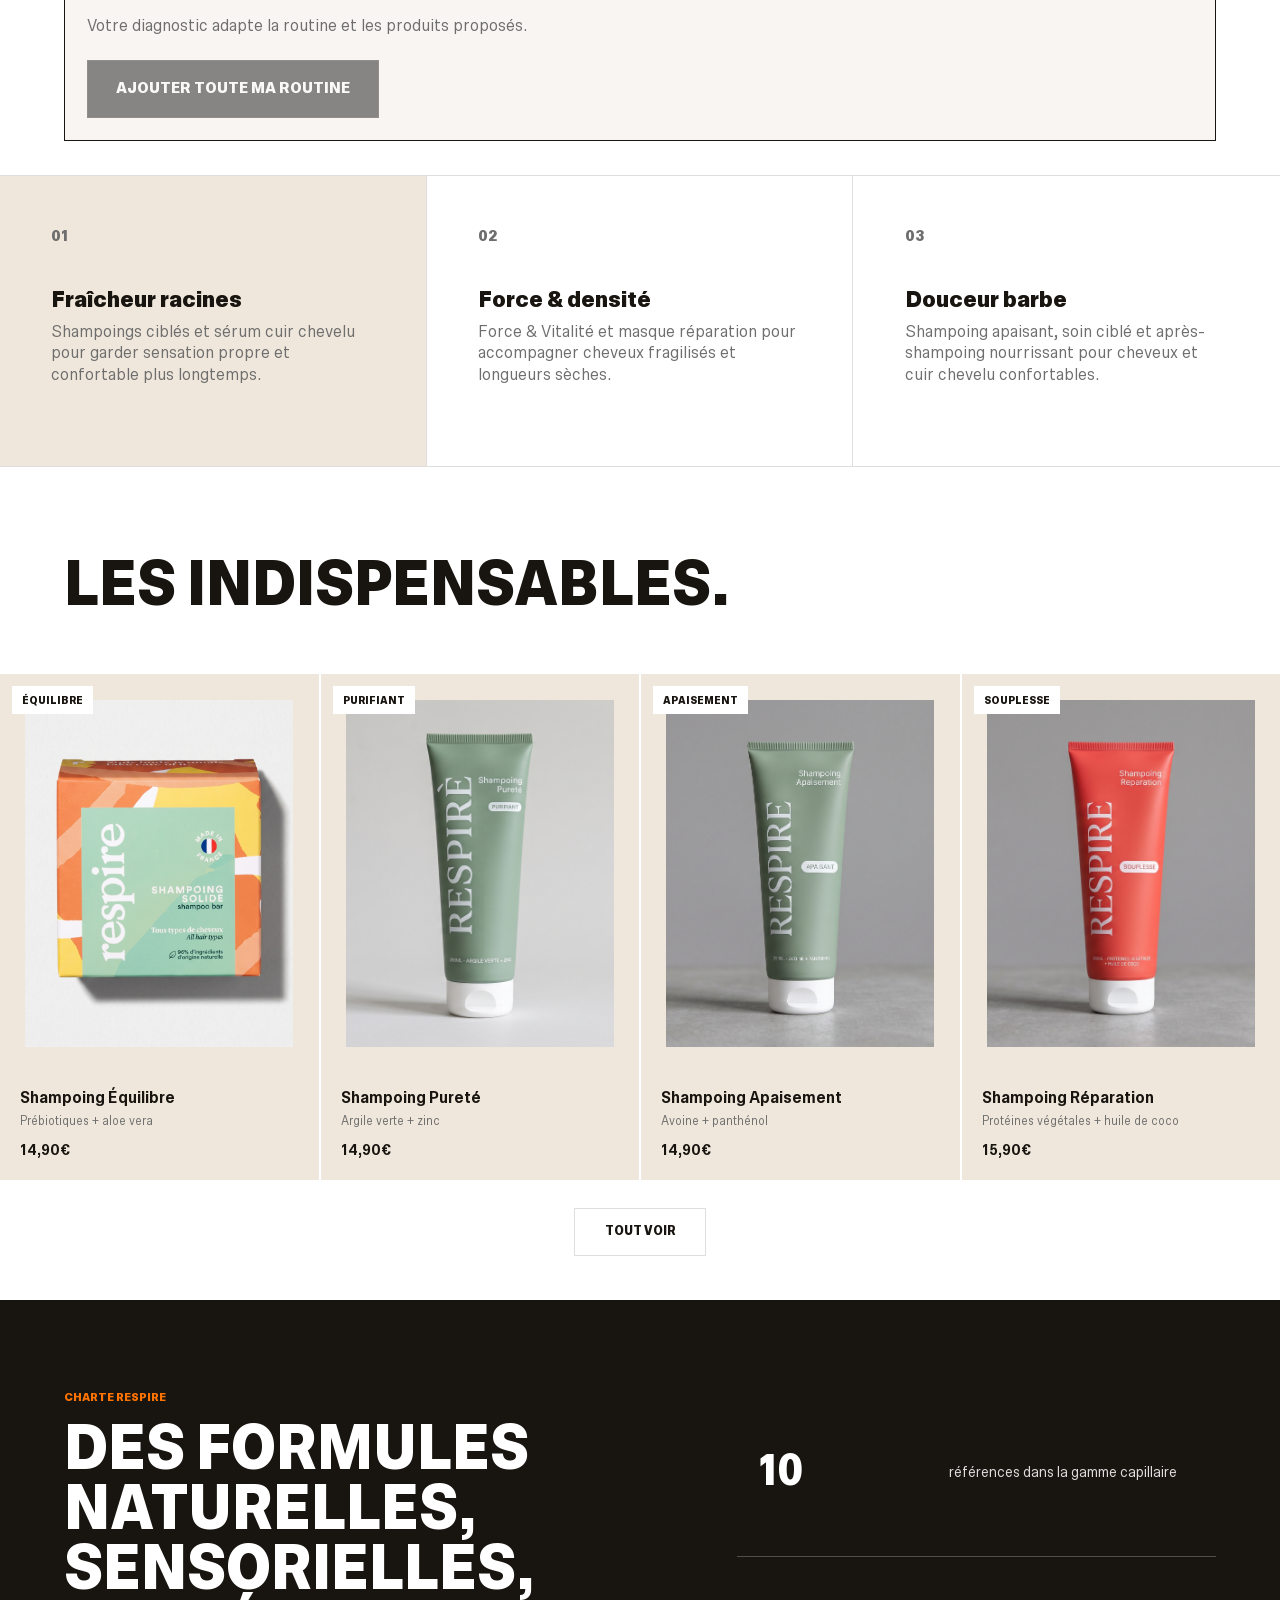
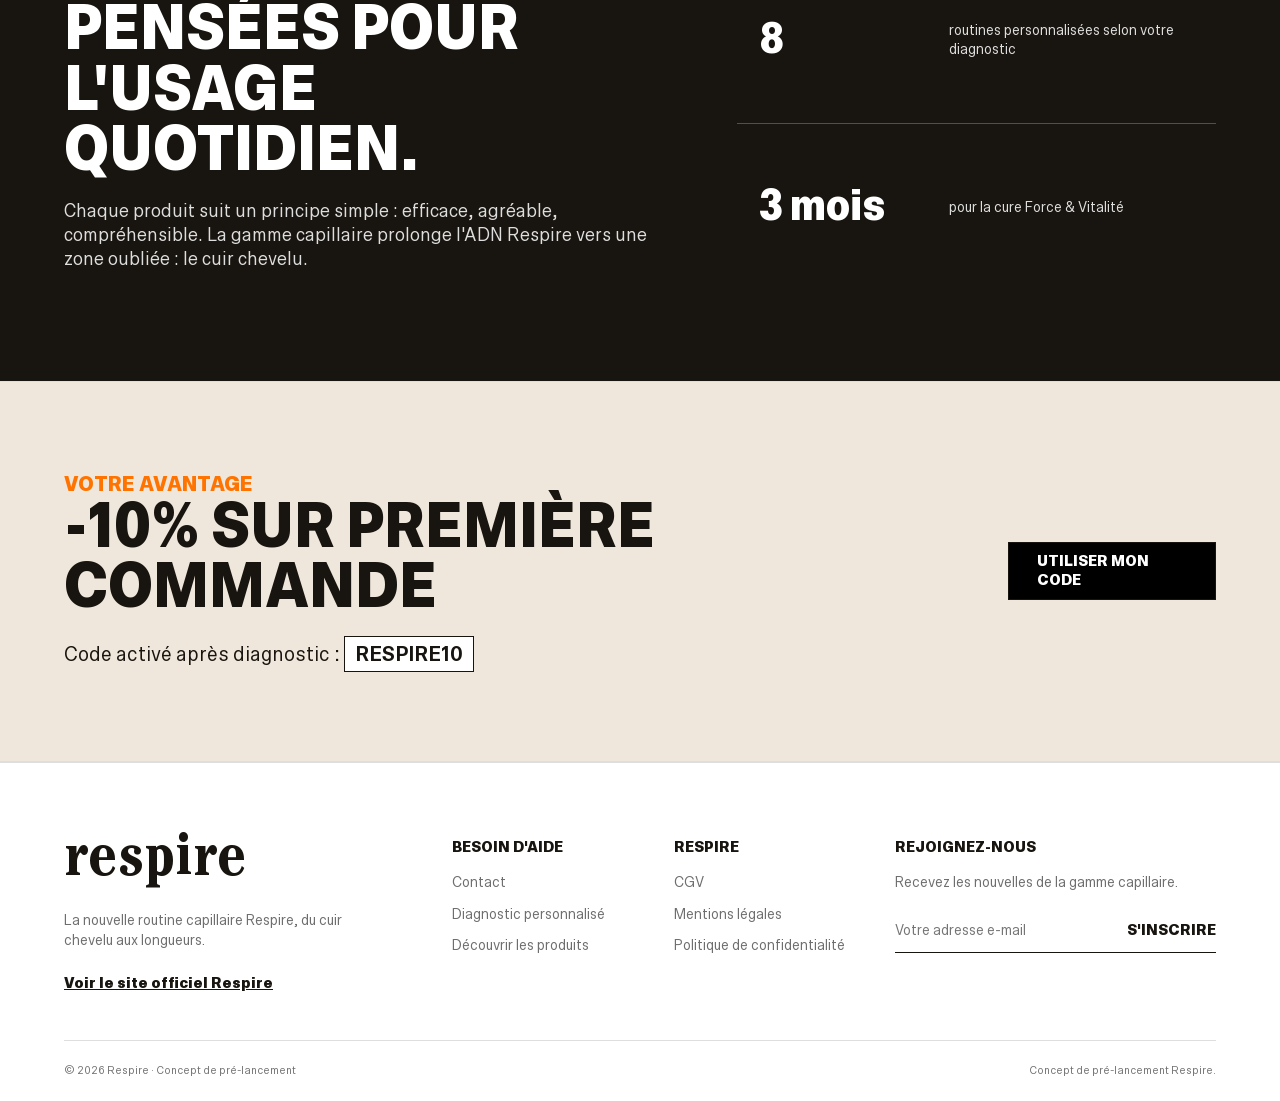
==== commit 57e271fd: "fix: nudge hero image crop for better face framing Pure top-alignment left too much headroom above t" ====
--- a/index.html
+++ b/index.html
@@ -6,7 +6,7 @@
     <title>Respire Cheveux & Barbe</title>
     <meta name="description" content="Nouvelle gamme Respire Cheveux & Barbe : routines naturelles pour cheveux, cuir chevelu et barbe.">
     <link rel="icon" href="assets/images/respire-og.png">
-    <link rel="stylesheet" href="styles.css?v=20260904-2">
+    <link rel="stylesheet" href="styles.css?v=20260904-3">
   </head>
   <body>
     <div class="announcement">Livraison offerte dès 45€ d'achat - code première commande offert après diagnostic</div>
--- a/styles.css
+++ b/styles.css
@@ -375,7 +375,7 @@
   width: 100%;
   height: 100%;
   object-fit: cover;
-  object-position: top center;
+  object-position: center 15%;
 }
 
 .diagnostic-band,
